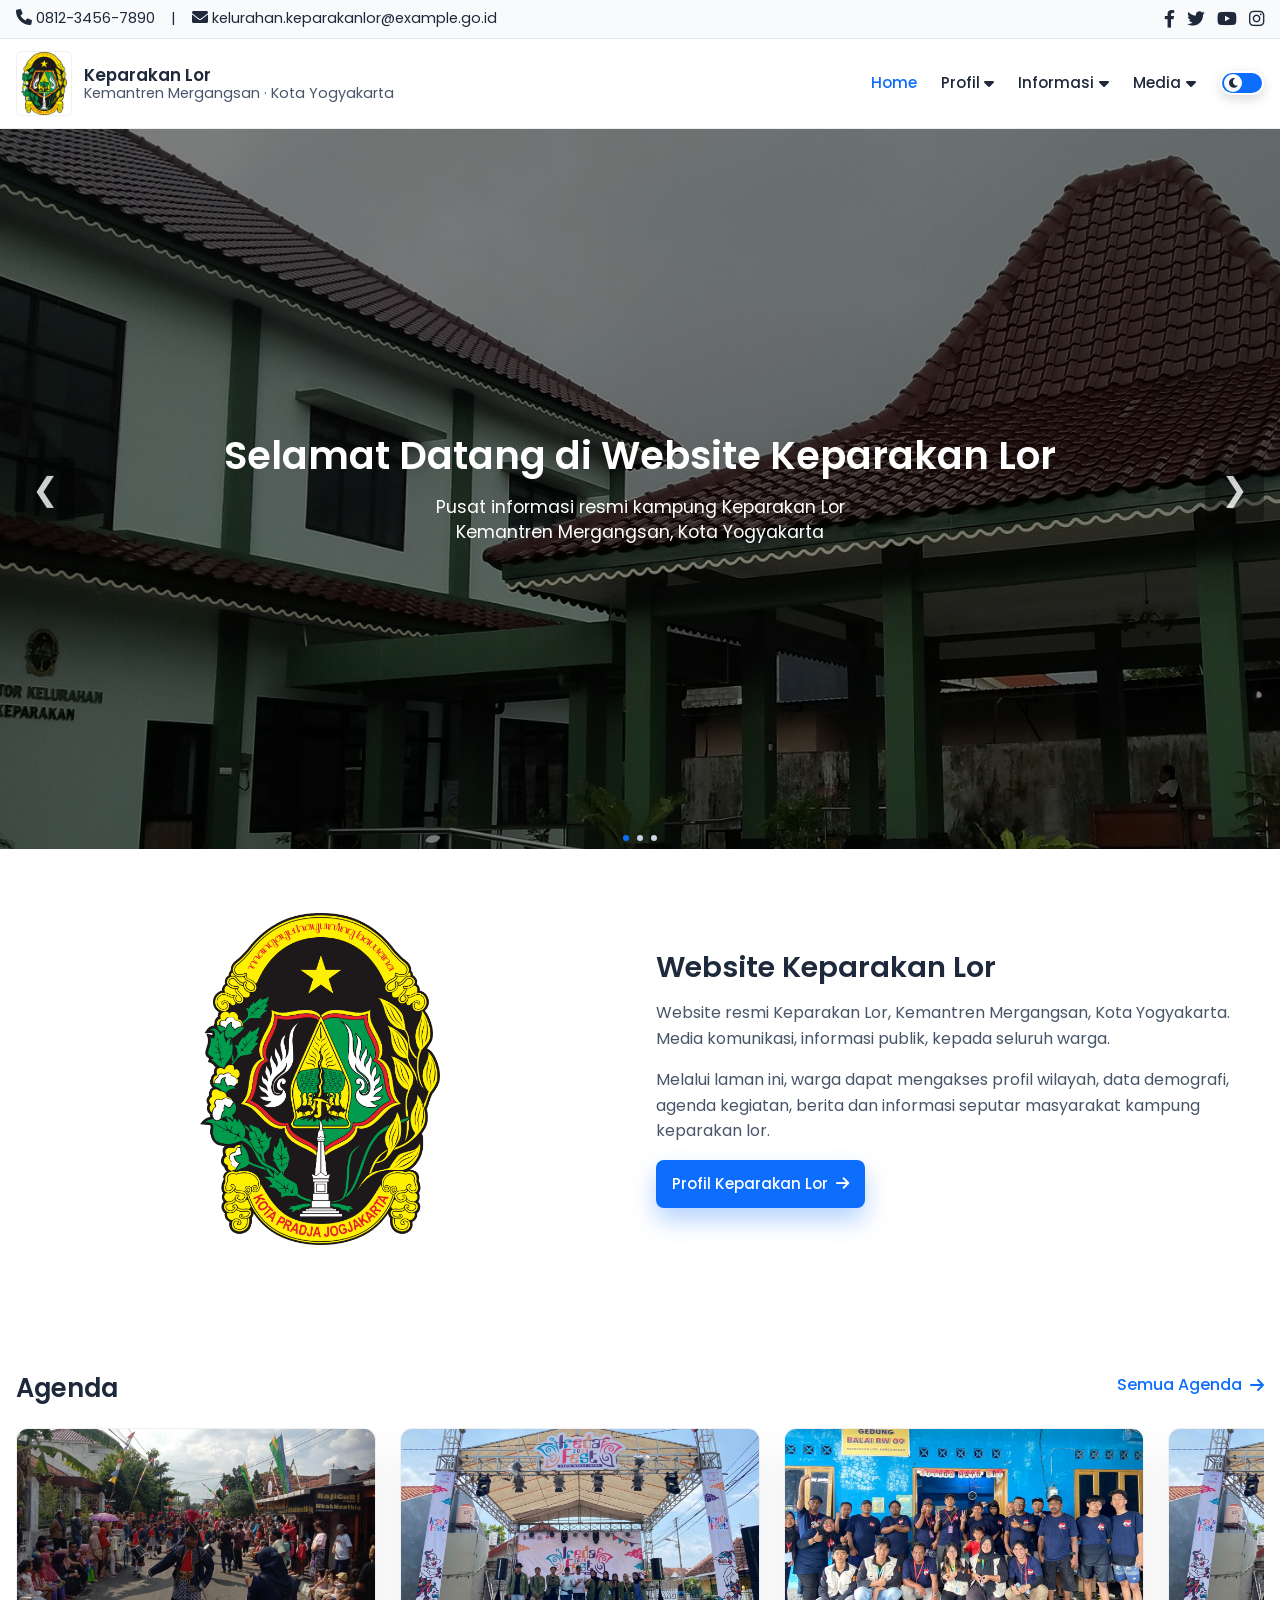
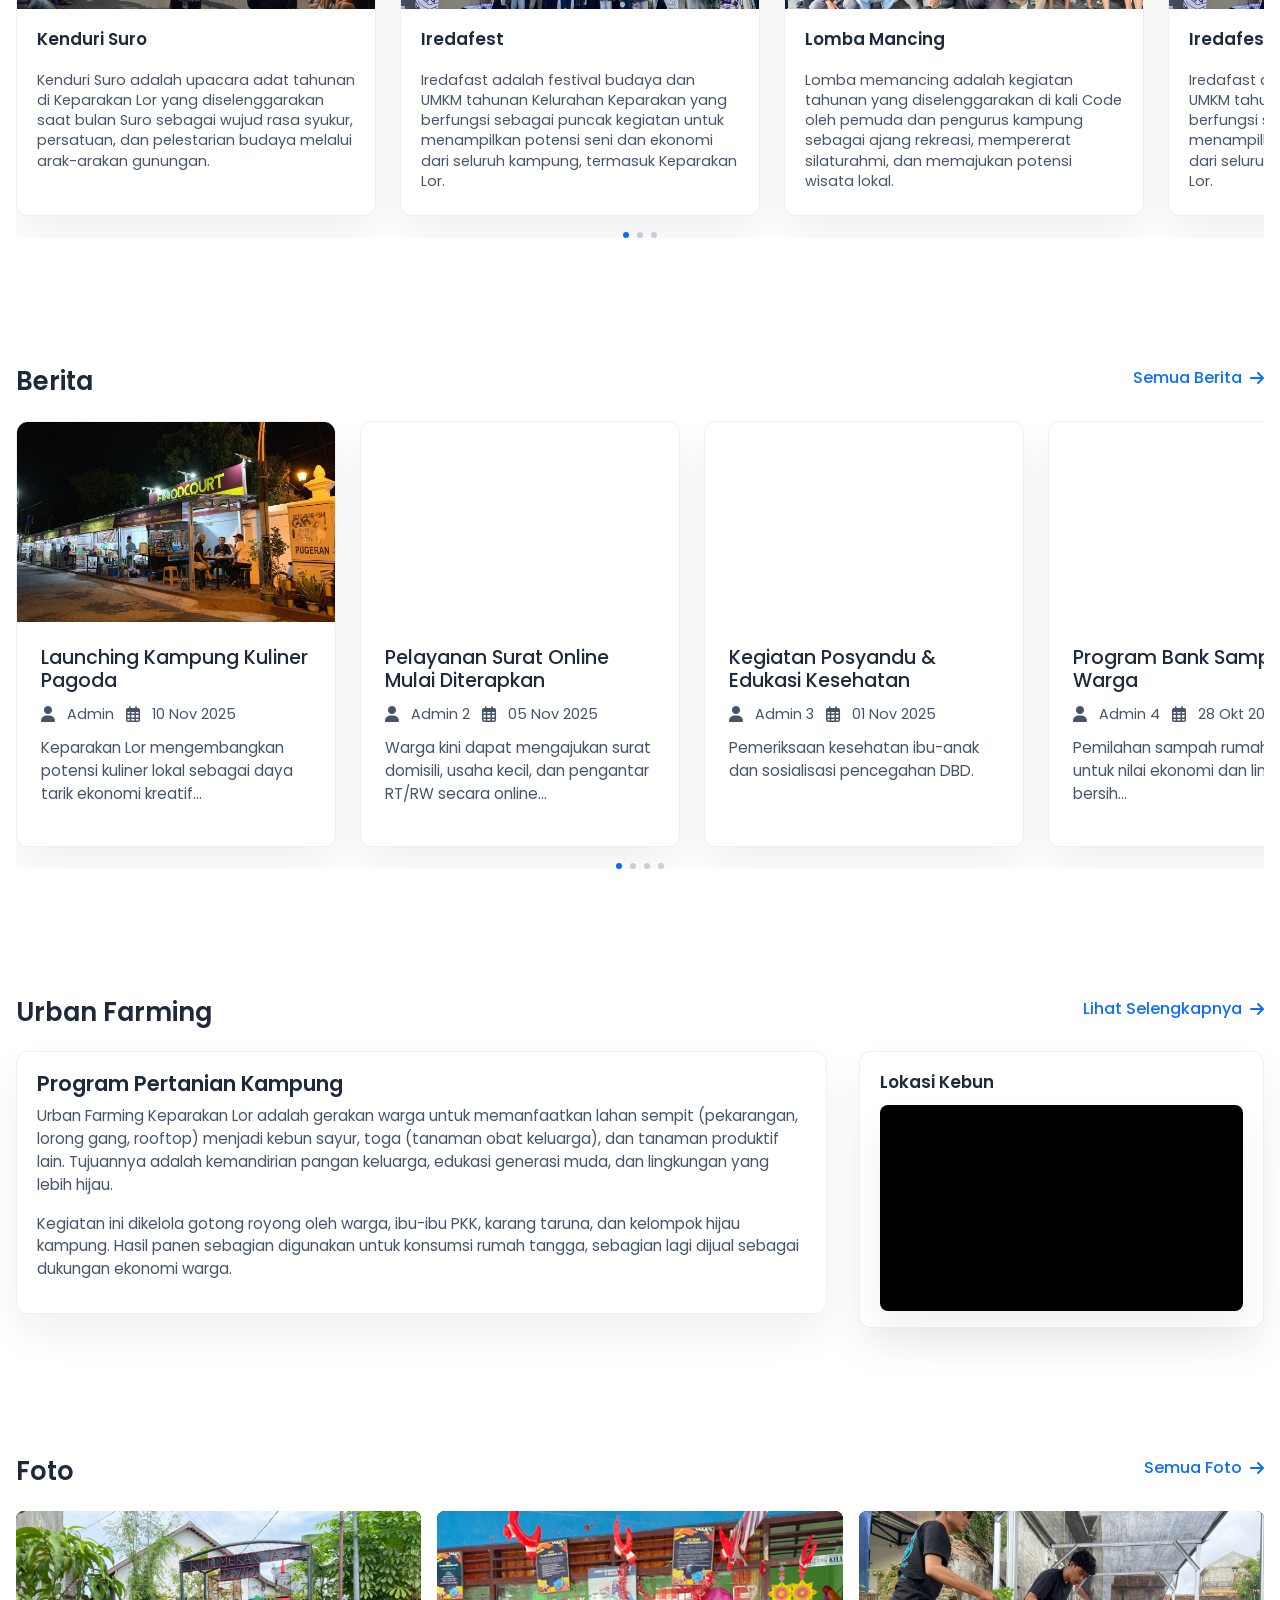
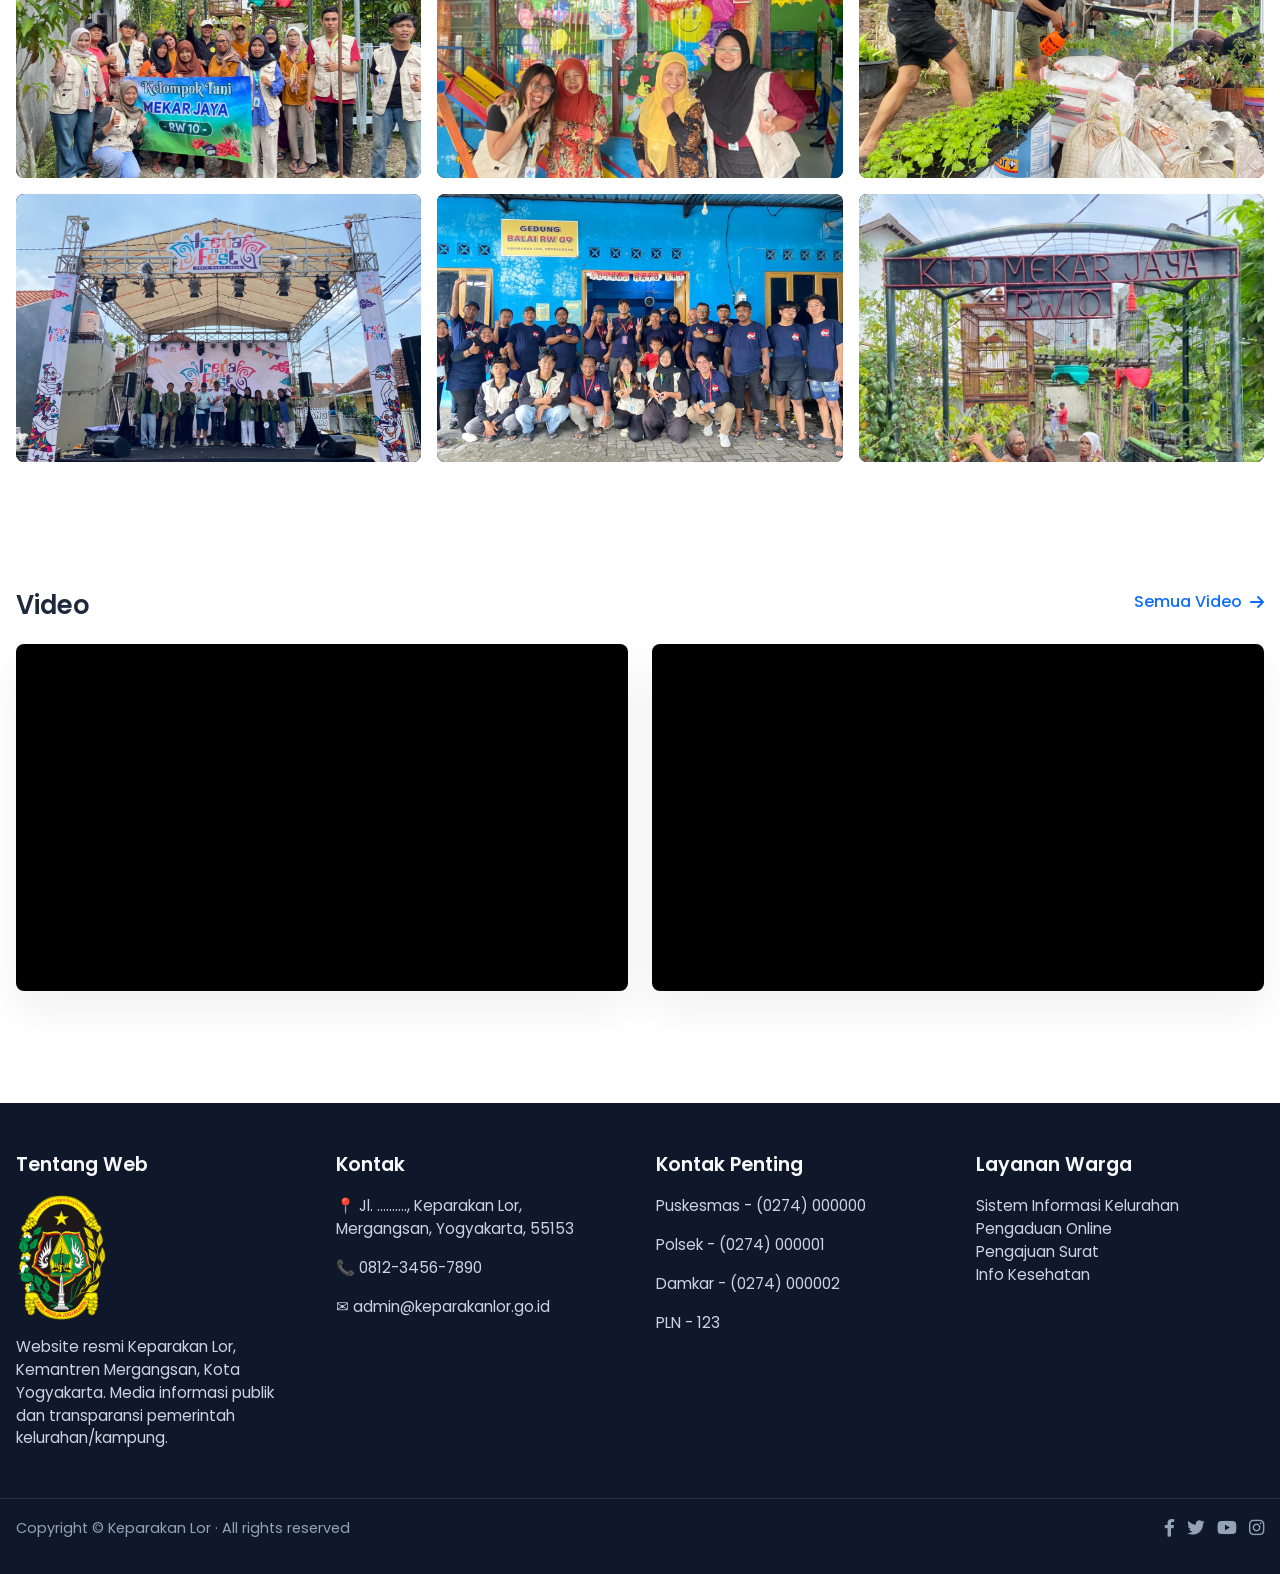
==== index.html @ 5459416c "website update 4.0" ====
<!DOCTYPE html>
<html lang="id">
  <head>
    <meta charset="UTF-8" />
    <meta name="viewport" content="width=device-width, initial-scale=1.0" />
    <title>Profil Keparakan Lor | Kemantren Mergangsan</title>

    <link rel="stylesheet" href="style.css" />
    <link
      href="https://fonts.googleapis.com/css2?family=Poppins:wght@400;500;600;700&display=swap"
      rel="stylesheet"
    />
    <link
      rel="stylesheet"
      href="https://cdnjs.cloudflare.com/ajax/libs/font-awesome/6.0.0-beta3/css/all.min.css"
    />
  </head>
  <body>
    <!-- TOP BAR -->
    <div class="topbar">
      <div class="topbar-inner container">
        <div class="top-left">
          <div>
            <span class="meta-icon"><i class="fas fa-phone"></i></span>
            0812-3456-7890
          </div>
          <div>|</div>
          <div>
            <span class="meta-icon"><i class="fas fa-envelope"></i></span>
            kelurahan.keparakanlor@example.go.id
          </div>
        </div>
        <div class="top-right">
          <div class="socials">
            <a href="#" aria-label="facebook" title="Facebook"
              ><i class="fab fa-facebook-f"></i
            ></a>
            <a href="#" aria-label="twitter" title="Twitter"
              ><i class="fab fa-twitter"></i
            ></a>
            <a href="#" aria-label="youtube" title="Youtube"
              ><i class="fab fa-youtube"></i
            ></a>
            <a href="#" aria-label="instagram" title="Instagram"
              ><i class="fab fa-instagram"></i
            ></a>
          </div>
        </div>
      </div>
    </div>

    <!-- NAVBAR -->
    <header class="navbar" id="navbar">
      <div class="nav-inner container">
        <div class="brand">
          <div class="brand-logo">
            <img src="img/logo-pemerintah-keparakanlor.png" alt="Logo" />
          </div>
          <div class="brand-title">
            <span class="main">Keparakan Lor</span>
            <span class="sub">Kemantren Mergangsan · Kota Yogyakarta</span>
          </div>
        </div>

        <button
          class="menu-toggle"
          id="menuToggle"
          aria-label="Toggle navigation"
        >
          <i class="fas fa-bars"></i>
        </button>

        <nav class="nav-links-wrapper" id="navLinks">
          <a class="nav-link active" href="index.html">Home</a>

          <div class="dropdown">
            <div class="nav-link dropdown-toggle-btn" tabindex="0">
              Profil
              <span class="meta-icon"><i class="fas fa-caret-down"></i></span>
            </div>
            <div class="dropdown-menu">
              <a class="dropdown-item" href="profil.html#profil-gambaranumum"
                >Gambaran Umum</a
              >
              <a class="dropdown-item" href="profil.html#profil-lokasi"
                >Lokasi</a
              >
            </div>
          </div>

          <div class="dropdown">
            <div class="nav-link dropdown-toggle-btn" tabindex="0">
              Informasi
              <span class="meta-icon"><i class="fas fa-caret-down"></i></span>
            </div>
            <div class="dropdown-menu">
              <a class="dropdown-item" href="index.html#agenda">Agenda</a>
              <a class="dropdown-item" href="index.html#berita">Berita</a>
              <a class="dropdown-item" href="informasi.html#urban"
                >Urban Farming</a
              >
            </div>
          </div>

          <div class="dropdown">
            <div class="nav-link dropdown-toggle-btn" tabindex="0">
              Media
              <span class="meta-icon"><i class="fas fa-caret-down"></i></span>
            </div>
            <div class="dropdown-menu">
              <a class="dropdown-item" href="media.html">Foto</a>
              <a class="dropdown-item" href="media.html#video">Video</a>
            </div>
          </div>

          <div class="dark-toggle" id="darkToggle" title="Toggle Dark Mode">
            <div class="toggle-ball" id="toggleBall">🌙</div>
          </div>
        </nav>
      </div>
    </header>

    <!-- HERO -->
    <section id="home" class="hero">
      <div class="hero-slider-track" id="heroTrack">
        <div
          class="hero-slide"
          style="background-image: url('img/hero-keparakanlor-1.jpg')"
        ></div>
        <div
          class="hero-slide"
          style="background-image: url('img/hero-keparakanlor-2.jpg')"
        ></div>
        <div
          class="hero-slide"
          style="background-image: url('img/hero-keparakanlor-3.jpg')"
        ></div>
      </div>

      <div class="hero-inner">
        <div class="hero-title">Selamat Datang di Website Keparakan Lor</div>
        <div class="hero-desc">
          Pusat informasi resmi kampung Keparakan Lor<br />
          Kemantren Mergangsan, Kota Yogyakarta
        </div>
      </div>

      <div class="hero-nav-arrows">
        <span id="heroPrev" title="Previous">❮</span>
        <span id="heroNext" title="Next">❯</span>
      </div>

      <div class="slider-dots hero-dots" id="heroDots">
        <div class="dot active" data-slide="0"></div>
        <div class="dot" data-slide="1"></div>
        <div class="dot" data-slide="2"></div>
      </div>
    </section>

    <!-- INTRO -->
    <section class="section">
      <div class="container intro-grid">
        <div class="intro-logo-box">
          <img
            src="img/logo-pemerintah-keparakanlor.png"
            alt="Lambang Keparakan Lor"
            class="intro-logo"
          />
        </div>

        <div class="intro-content">
          <h2>Website Keparakan Lor</h2>
          <p>
            Website resmi Keparakan Lor, Kemantren Mergangsan, Kota Yogyakarta.
            Media komunikasi, informasi publik, kepada seluruh warga.
          </p>
          <p>
            Melalui laman ini, warga dapat mengakses profil wilayah, data
            demografi, agenda kegiatan, berita dan informasi seputar masyarakat
            kampung keparakan lor.
          </p>

          <a href="profil.html" class="btn-primary">
            <span>Profil Keparakan Lor</span>
            <span><i class="fas fa-arrow-right"></i></span>
          </a>
        </div>
      </div>
    </section>

    <!-- STATISTIK -->
    <!-- <section id="statistik" class="section">
      <div class="container">
        <div class="stats-header">
          <h2>Statistik Keparakan Lor</h2>
          <p>Data sosial dasar wilayah kami</p>
        </div>

        <div class="stats-cards--2col">
          <div id="statistik-kemiskinan" class="stat-card">
            <div class="stat-icon bg-orange">
              <i class="fas fa-chart-line"></i>
            </div>
            <div class="stat-title">Tingkat Kemiskinan</div>
            <div class="stat-desc">
              <span class="kemiskinan-data">12% warga</span> berada pada
              kategori pra-sejahtera / rentan miskin.
            </div>
          </div>

          <div id="statistik-kesehatan" class="stat-card">
            <div class="stat-icon bg-blue">
              <i class="fas fa-hospital-user"></i>
            </div>
            <div class="stat-title">Kesehatan Masyarakat</div>
            <div class="stat-desc">
              Cakupan posyandu, imunisasi dasar, dan pemantauan kesehatan
              lingkungan. (Contoh: 95% balita aktif posyandu)
            </div>
          </div>
        </div>
      </div>
    </section> -->

    <!-- AGENDA -->
    <section id="agenda" class="section">
      <div class="container">
        <div class="section-header-row">
          <h2>Agenda</h2>
          <a href="agenda.html" class="more-link"
            >Semua Agenda <i class="fas fa-arrow-right"></i
          ></a>
        </div>

        <div class="slider-wrapper">
          <div class="slider-track" id="agendaTrack">
            <article class="agenda-card">
              <div class="agenda-img">
                <img src="img/agenda1.jpg" alt="Musyawarah Warga RW 01" />
              </div>
              <div class="agenda-body">
                <h3 class="agenda-title">Kenduri Suro</h3>
                <div class="agenda-meta">
                  <!-- <span class="meta-icon"><i class="far fa-calendar-alt"></i ></span> -->
                  <!-- <span>12 Nov 2025</span> -->
                </div>
                <p class="news-desc">
                  Kenduri Suro adalah upacara adat tahunan di Keparakan Lor yang
                  diselenggarakan saat bulan Suro sebagai wujud rasa syukur,
                  persatuan, dan pelestarian budaya melalui arak-arakan
                  gunungan.
                </p>
              </div>
            </article>

            <article class="agenda-card">
              <div class="agenda-img">
                <img src="img/agenda2.jpg" alt="Kerja Bakti Kebersihan" />
              </div>
              <div class="agenda-body">
                <h3 class="agenda-title">Iredafest</h3>
                <div class="agenda-meta">
                  <!-- <span class="meta-icon"><i class="far fa-calendar-alt"></i></span> -->
                  <!-- <span>16 Nov 2025</span> -->
                </div>
                <p class="news-desc">
                  Iredafast adalah festival budaya dan UMKM tahunan Kelurahan
                  Keparakan yang berfungsi sebagai puncak kegiatan untuk
                  menampilkan potensi seni dan ekonomi dari seluruh kampung,
                  termasuk Keparakan Lor.
                </p>
              </div>
            </article>

            <article class="agenda-card">
              <div class="agenda-img">
                <img src="img/agenda3.jpg" alt="Pelatihan Kewirausahaan UMKM" />
              </div>
              <div class="agenda-body">
                <h3 class="agenda-title">Lomba Mancing</h3>
                <div class="agenda-meta">
                  <!-- <span class="meta-icon"
                    ><i class="far fa-calendar-alt"></i
                  ></span>
                  <span>20 Nov 2025</span> -->
                </div>
                <p class="news-desc">
                  Lomba memancing adalah kegiatan tahunan yang diselenggarakan
                  di kali Code oleh pemuda dan pengurus kampung sebagai ajang
                  rekreasi, mempererat silaturahmi, dan memajukan potensi wisata
                  lokal.
                </p>
              </div>
            </article>

            <article class="agenda-card">
              <div class="agenda-img">
                <img src="img/agenda2.jpg" alt="Kerja Bakti Kebersihan" />
              </div>
              <div class="agenda-body">
                <h3 class="agenda-title">Iredafest</h3>
                <div class="agenda-meta">
                  <!-- <span class="meta-icon"><i class="far fa-calendar-alt"></i></span> -->
                  <!-- <span>16 Nov 2025</span> -->
                </div>
                <p class="news-desc">
                  Iredafast adalah festival budaya dan UMKM tahunan Kelurahan
                  Keparakan yang berfungsi sebagai puncak kegiatan untuk
                  menampilkan potensi seni dan ekonomi dari seluruh kampung,
                  termasuk Keparakan Lor.
                </p>
              </div>
            </article>
          </div>

          <div class="slider-dots" id="agendaDots">
            <div class="dot active" data-slide="0"></div>
            <div class="dot" data-slide="1"></div>
            <div class="dot" data-slide="2"></div>
          </div>
        </div>
      </div>
    </section>

    <!-- BERITA -->
    <section id="berita" class="section">
      <div class="container">
        <div class="section-header-row">
          <h2>Berita</h2>
          <a href="berita.html" class="more-link"
            >Semua Berita <i class="fas fa-arrow-right"></i
          ></a>
        </div>

        <div class="news-grid-wrapper">
          <div class="news-track" id="newsTrack">
            <article class="news-card">
              <div
                class="news-img"
                style="background-image: url('img/berita1.webp')"
              ></div>
              <div class="news-body">
                <h3 class="news-title">Launching Kampung Kuliner Pagoda</h3>
                <div class="news-meta">
                  <span class="meta-icon"><i class="fas fa-user"></i></span
                  ><span>Admin</span>
                  <span class="meta-icon"
                    ><i class="far fa-calendar-alt"></i></span
                  ><span>10 Nov 2025</span>
                </div>
                <p class="news-desc">
                  Keparakan Lor mengembangkan potensi kuliner lokal sebagai daya
                  tarik ekonomi kreatif...
                </p>
              </div>
            </article>

            <article class="news-card">
              <div
                class="news-img"
                style="background-image: url('img/berita2.jpg')"
              ></div>
              <div class="news-body">
                <h3 class="news-title">
                  Pelayanan Surat Online Mulai Diterapkan
                </h3>
                <div class="news-meta">
                  <span class="meta-icon"><i class="fas fa-user"></i></span
                  ><span>Admin 2</span>
                  <span class="meta-icon"
                    ><i class="far fa-calendar-alt"></i></span
                  ><span>05 Nov 2025</span>
                </div>
                <p class="news-desc">
                  Warga kini dapat mengajukan surat domisili, usaha kecil, dan
                  pengantar RT/RW secara online...
                </p>
              </div>
            </article>

            <article class="news-card">
              <div
                class="news-img"
                style="background-image: url('img/berita3.jpg')"
              ></div>
              <div class="news-body">
                <h3 class="news-title">
                  Kegiatan Posyandu &amp; Edukasi Kesehatan
                </h3>
                <div class="news-meta">
                  <span class="meta-icon"><i class="fas fa-user"></i></span
                  ><span>Admin 3</span>
                  <span class="meta-icon"
                    ><i class="far fa-calendar-alt"></i></span
                  ><span>01 Nov 2025</span>
                </div>
                <p class="news-desc">
                  Pemeriksaan kesehatan ibu-anak dan sosialisasi pencegahan DBD.
                </p>
              </div>
            </article>

            <article class="news-card">
              <div
                class="news-img"
                style="background-image: url('img/berita4.jpg')"
              ></div>
              <div class="news-body">
                <h3 class="news-title">Program Bank Sampah Warga</h3>
                <div class="news-meta">
                  <span class="meta-icon"><i class="fas fa-user"></i></span
                  ><span>Admin 4</span>
                  <span class="meta-icon"
                    ><i class="far fa-calendar-alt"></i></span
                  ><span>28 Okt 2025</span>
                </div>
                <p class="news-desc">
                  Pemilahan sampah rumah tangga untuk nilai ekonomi dan
                  lingkungan bersih...
                </p>
              </div>
            </article>
          </div>

          <div class="slider-dots" id="newsDots">
            <div class="dot active" data-slide="0"></div>
            <div class="dot" data-slide="1"></div>
            <div class="dot" data-slide="2"></div>
            <div class="dot" data-slide="3"></div>
          </div>
        </div>
      </div>
    </section>

    <!-- URBAN FARMING -->
    <section id="urban" class="section urban-section">
      <div class="container">
        <div class="section-header-row">
          <h2>Urban Farming</h2>
          <a href="#" class="more-link"
            >Lihat Selengkapnya <i class="fas fa-arrow-right"></i
          ></a>
        </div>

        <!-- GRID 2 kolom: kiri = deskripsi + foto, kanan = peta -->
        <div class="urban-grid">
          <!-- KOLOM KIRI -->
          <div class="urban-left">
            <!-- deskripsi -->
            <div class="urban-about-card">
              <h3 class="urban-title">Program Pertanian Kampung</h3>
              <p class="urban-desc">
                Urban Farming Keparakan Lor adalah gerakan warga untuk
                memanfaatkan lahan sempit (pekarangan, lorong gang, rooftop)
                menjadi kebun sayur, toga (tanaman obat keluarga), dan tanaman
                produktif lain. Tujuannya adalah kemandirian pangan keluarga,
                edukasi generasi muda, dan lingkungan yang lebih hijau.
              </p>
              <p class="urban-desc">
                Kegiatan ini dikelola gotong royong oleh warga, ibu-ibu PKK,
                karang taruna, dan kelompok hijau kampung. Hasil panen sebagian
                digunakan untuk konsumsi rumah tangga, sebagian lagi dijual
                sebagai dukungan ekonomi warga.
              </p>
            </div>
          </div>

          <!-- KOLOM KANAN: cuma peta -->
          <div class="urban-right">
            <div class="urban-map-card">
              <h4 class="urban-subtitle">Lokasi Kebun</h4>
              <div class="urban-map-frame">
                <iframe
                  class="urban-map-iframe"
                  src="https://www.google.com/maps/embed?pb=!1m14!1m12!1m3!1d247.05016720471116!2d110.37296149250794!3d-7.810702001890585!2m3!1f0!2f0!3f0!3m2!1i1024!2i768!4f13.1!5e0!3m2!1sen!2sid!4v1761974177833!5m2!1sen!2sid"
                  width="600"
                  height="450"
                  style="border: 0"
                  allowfullscreen=""
                  loading="lazy"
                  referrerpolicy="no-referrer-when-downgrade"
                  width="600"
                  height="450"
                  style="border: 0"
                  allowfullscreen=""
                  loading="lazy"
                  referrerpolicy="no-referrer-when-downgrade"
                  style="border: 0"
                  allowfullscreen=""
                  loading="lazy"
                  referrerpolicy="no-referrer-when-downgrade"
                ></iframe>
              </div>
            </div>
          </div>
        </div>
      </div>
    </section>

    <!-- GALERI -->
    <section id="galeri" class="section">
      <div class="container">
        <div class="section-header-row">
          <h2>Foto</h2>
          <a href="#" class="more-link"
            >Semua Foto <i class="fas fa-arrow-right"></i
          ></a>
        </div>

        <div class="gallery-grid">
          <div class="gallery-item">
            <img src="img/foto1.jpg" alt="Foto 1" />
          </div>
          <div class="gallery-item">
            <img src="img/foto2.jpg" alt="Foto 2" />
          </div>
          <div class="gallery-item">
            <img src="img/foto3.jpg" alt="Foto 3" />
          </div>
          <div class="gallery-item">
            <img src="img/foto4.jpg" alt="Foto 4" />
          </div>
          <div class="gallery-item">
            <img src="img/foto5.jpg" alt="Foto 5" />
          </div>
          <div class="gallery-item">
            <img src="img/foto6.jpg" alt="Foto 6" />
          </div>
        </div>
      </div>
    </section>

    <!-- VIDEO -->
    <section id="video" class="section">
      <div class="container">
        <div class="section-header-row">
          <h2>Video</h2>
          <a href="#" class="more-link"
            >Semua Video <i class="fas fa-arrow-right"></i
          ></a>
        </div>

        <div class="video-grid">
          <div class="video-frame">
            <iframe
              src="https://www.youtube.com/embed/aETNYyrqNYE"
              title="Video 1"
              allowfullscreen
            ></iframe>
          </div>
          <div class="video-frame">
            <iframe
              src="https://www.youtube.com/embed/GfO-3Oir-qM"
              title="Video 2"
              allowfullscreen
            ></iframe>
          </div>
        </div>
      </div>
    </section>

    <!-- FOOTER -->
    <footer class="footer" id="lapak">
      <div class="container footer-grid">
        <div>
          <div class="footer-title">Tentang Web</div>
          <div class="footer-logo">
            <img
              src="img/logo-pemerintah-keparakanlor.png"
              alt="Logo Keparakan Lor"
            />
          </div>
          <p>
            Website resmi Keparakan Lor, Kemantren Mergangsan, Kota Yogyakarta.
            Media informasi publik dan transparansi pemerintah
            kelurahan/kampung.
          </p>
        </div>

        <div>
          <div class="footer-title">Kontak</div>
          <p>
            📍 Jl. .........., Keparakan Lor,<br />
            Mergangsan, Yogyakarta, 55153
          </p>
          <p>📞 0812-3456-7890</p>
          <p>✉️ admin@keparakanlor.go.id</p>
        </div>

        <div>
          <div class="footer-title">Kontak Penting</div>
          <p>Puskesmas - (0274) 000000</p>
          <p>Polsek - (0274) 000001</p>
          <p>Damkar - (0274) 000002</p>
          <p>PLN - 123</p>
        </div>

        <div>
          <div class="footer-title">Layanan Warga</div>
          <a href="#">Sistem Informasi Kelurahan</a>
          <a href="#">Pengaduan Online</a>
          <a href="#">Pengajuan Surat</a>
          <a href="#">Info Kesehatan</a>
        </div>
      </div>

      <div class="container footer-bottom">
        <div>Copyright © Keparakan Lor · All rights reserved</div>
        <div class="footer-soc">
          <a href="#" title="Facebook"><i class="fab fa-facebook-f"></i></a>
          <a href="#" title="Twitter"><i class="fab fa-twitter"></i></a>
          <a href="#" title="Youtube"><i class="fab fa-youtube"></i></a>
          <a href="#" title="Instagram"><i class="fab fa-instagram"></i></a>
        </div>
      </div>
    </footer>

    <!-- SCROLL TOP -->
    <div class="scroll-top-btn" id="scrollTopBtn" title="Kembali ke atas">
      <i class="fas fa-arrow-up"></i>
    </div>

    <script src="main.js"></script>
  </body>
</html>
---- style.css ----
/* ============ RESET ============ */
*,
*::before,
*::after {
  box-sizing: border-box;
}
body {
  margin: 0;
  font-family: "Poppins", system-ui, -apple-system, BlinkMacSystemFont,
    "Segoe UI", Roboto, "Helvetica Neue", Arial, sans-serif;
  background-color: var(--bg-page);
  color: var(--text-main);
  line-height: 1.5;
  overflow-x: hidden;
}
img {
  max-width: 100%;
  display: block;
}
a {
  color: inherit;
  text-decoration: none;
}

/* ============ THEME (LIGHT / DARK) ============ */
:root {
  --bg-page: #ffffff;
  --bg-card: #ffffff;
  --bg-section: #ffffff;
  --bg-footer: #0f172a;
  --border-card: rgba(0, 0, 0, 0.06);

  --text-main: #1e293b;
  --text-dim: #475569;
  --text-light: #f8fafc;

  --shadow-card: 0 20px 40px rgba(0, 0, 0, 0.06);

  --brand-blue: #0d6efd;
  --brand-blue-light: #2563eb;
  --brand-red: #ef4444;
  --brand-yellow: #facc15;
  --brand-green: #22c55e;
  --brand-cyan: #06b6d4;
  --surface-hover: rgba(0, 0, 0, 0.05);

  --radius-card: 12px;
}

body.dark {
  --bg-page: #0f172a;
  --bg-card: #1e293b;
  --bg-section: #1e293b;
  --bg-footer: #0f172a;
  --border-card: rgba(255, 255, 255, 0.08);

  --text-main: #f8fafc;
  --text-dim: #94a3b8;
  --text-light: #f8fafc;

  --shadow-card: 0 20px 40px rgba(0, 0, 0, 0.9);

  --surface-hover: rgba(255, 255, 255, 0.05);
}

/* warna icon statistik */
.bg-orange {
  background-color: #f97316;
}
.bg-blue {
  background-color: #3b82f6;
}

/* ============ UTILITIES ============ */
.container {
  width: 100%;
  max-width: 1280px;
  padding-left: 1rem;
  padding-right: 1rem;
  margin-left: auto;
  margin-right: auto;
}
.section {
  padding-top: 3rem;
  padding-bottom: 3rem;
  background-color: var(--bg-section);
}
@media (min-width: 768px) {
  .section {
    padding-top: 4rem;
    padding-bottom: 4rem;
  }
}
h1,
h2,
h3,
h4,
h5,
h6 {
  color: var(--text-main);
  font-weight: 600;
  line-height: 1.2;
  margin-top: 0;
  margin-bottom: 0.75rem;
}
p {
  color: var(--text-dim);
  margin-top: 0;
  margin-bottom: 1rem;
  font-size: 1rem;
}

/* ============ TOP BAR ============ */
.topbar {
  background-color: #f8fafc;
  color: #1e293b;
  font-size: 0.9rem;
  border-bottom: 1px solid rgba(0, 0, 0, 0.07);
  display: none;
}
body.dark .topbar {
  background-color: #1e293b;
  color: #f8fafc;
  border-bottom: 1px solid rgba(255, 255, 255, 0.1);
}
@media (min-width: 768px) {
  .topbar {
    display: block;
  }
}
.topbar-inner {
  display: flex;
  align-items: center;
  justify-content: space-between;
  gap: 1rem;
  padding: 0.5rem 1rem;
}
.top-left,
.top-right {
  display: flex;
  align-items: center;
  gap: 1rem;
  flex-wrap: wrap;
}
.socials {
  display: flex;
  gap: 0.75rem;
  color: inherit;
}
.socials a {
  font-size: 1.1rem;
  line-height: 1;
  display: inline-flex;
  align-items: center;
  justify-content: center;
}

/* ============ NAVBAR ============ */
.navbar {
  background-color: var(--bg-page);
  border-bottom: 1px solid rgba(0, 0, 0, 0.07);
  position: sticky;
  top: 0;
  z-index: 1000;
}
body.dark .navbar {
  border-bottom: 1px solid rgba(255, 255, 255, 0.1);
}
.nav-inner {
  max-width: 1280px;
  margin: 0 auto;
  padding: 0.75rem 1rem;
  display: flex;
  align-items: center;
  justify-content: space-between;
  gap: 1rem;
}
.brand {
  display: flex;
  align-items: center;
  flex-shrink: 0;
  min-width: 0;
  gap: 0.75rem;
}
.brand-logo {
  width: 56px;
  height: 65px;
  border-radius: 6px;
  background-color: var(--bg-card);
  border: 1px solid var(--border-card);
  overflow: hidden;
  flex-shrink: 0;
  display: flex;
  align-items: center;
  justify-content: center;
}
.brand-logo img {
  width: 100%;
  height: 100%;
  object-fit: contain;
}
.brand-title {
  display: flex;
  flex-direction: column;
  line-height: 1.2;
}
.brand-title .main {
  font-weight: 600;
  font-size: 1.05rem;
  color: var(--text-main);
}
.brand-title .sub {
  font-size: 0.9rem;
  color: var(--text-dim);
  font-weight: 400;
}

/* nav links wrapper */
.nav-links-wrapper {
  display: flex;
  align-items: center;
  gap: 1rem;
  margin-left: auto;
  transition: transform 0.3s ease-in-out;
}
@media (min-width: 992px) {
  .nav-links-wrapper {
    gap: 1.5rem;
  }
}
.nav-link {
  color: var(--text-main);
  font-size: 0.95rem;
  font-weight: 500;
  position: relative;
  cursor: pointer;
  display: flex;
  align-items: center;
  gap: 0.3rem;
  padding: 10px 0;
}
.nav-link.active {
  color: var(--brand-blue);
}
.nav-link:hover {
  color: var(--brand-blue);
}

/* ============ DROPDOWN: CLICK ONLY ============ */
.dropdown {
  position: relative;
}
.dropdown-menu {
  position: absolute;
  top: 100%;
  left: 0;
  min-width: 200px;
  background-color: var(--bg-card);
  border: 1px solid var(--border-card);
  box-shadow: 0 20px 40px rgba(0, 0, 0, 0.1);
  border-radius: var(--radius-card);
  padding: 0.5rem 0;
  display: none;
  opacity: 0;
  visibility: hidden;
  transform: translateY(6px);
  transition: opacity 0.15s ease-out, transform 0.15s ease-out;
  z-index: 1500;
}
.dropdown.open > .dropdown-menu {
  display: block;
  opacity: 1;
  visibility: visible;
  transform: translateY(0);
}
.dropdown-item {
  display: block;
  padding: 0.6rem 1rem;
  color: var(--text-main);
  font-size: 0.9rem;
  white-space: nowrap;
}

/* dark mode switch */
.dark-toggle {
  display: inline-flex;
  align-items: center;
  background-color: #0d6efd;
  border-radius: 20px;
  width: 44px;
  height: 24px;
  position: relative;
  flex-shrink: 0;
  cursor: pointer;
  border: 2px solid #fff;
  box-shadow: 0 4px 12px rgba(0, 0, 0, 0.15);
}
body.dark .dark-toggle {
  background-color: #2563eb;
}
.toggle-ball {
  width: 18px;
  height: 18px;
  border-radius: 999px;
  background-color: #fff;
  position: absolute;
  left: 2px;
  top: 1px;
  transition: all 0.2s;
  display: flex;
  align-items: center;
  justify-content: center;
  font-size: 0.7rem;
}
body.dark .toggle-ball {
  left: calc(100% - 20px);
}

/* Tombol Toggle Mobile */
.menu-toggle {
  display: none;
  background: none;
  border: none;
  font-size: 1.5rem;
  color: var(--text-main);
  cursor: pointer;
}

/* 
CONTENT CARD */
/* --- Utilitas teks rata kiri-kanan --- */
.text-justify,
.text-justify p,
.text-justify li {
  text-align: justify;
  text-justify: inter-word;
}

/* Satu card profil */
.content-card {
  background-color: var(--bg-card);
  border: 1px solid var(--border-card);
  box-shadow: var(--shadow-card);
  border-radius: var(--radius-card);
  padding: 1.5rem;
}

/* Heading di dalam card, beri jarak rapih */
.content-card h2 {
  margin-top: 1rem;
  margin-bottom: 0.75rem;
}

/* List di dalam card dibuat kompak */
.content-card ul.tight-list {
  margin: 0.25rem 0 1rem 1.25rem;
  padding: 0;
}
.content-card ul.tight-list li {
  margin: 0.25rem 0;
}

/* ====== MAPS ====== */
/* ====== MAPS ====== */
.map-card {
  display: grid;
  grid-template-columns: 1fr;
  gap: 1rem;
  background: var(--bg-card);
  border: 1px solid var(--border-card);
  box-shadow: var(--shadow-card);
  border-radius: var(--radius-card);
  padding: 1rem;
}
@media (min-width: 992px) {
  .map-card {
    grid-template-columns: 1fr 2fr;
  }
}

.map-info .map-title {
  margin: 0 0 0.5rem 0;
  font-weight: 600;
  color: var(--text-main);
}
.map-text {
  margin: 0;
  color: var(--text-dim);
}

/* frame lebih BESAR */
.map-frame {
  width: 100%;
  height: 65vh; /* besar di mobile */
  min-height: 480px; /* minimum supaya tetap tinggi */
  border: 1px solid var(--border-card);
  border-radius: 0.75rem;
  overflow: hidden;
  background: #000;
  box-shadow: var(--shadow-card);
}
@media (min-width: 992px) {
  .map-frame {
    height: 70vh;
    min-height: 560px;
  } /* lebih besar di desktop */
}
.map-iframe {
  width: 100%;
  height: 100%;
  border: 0;
}

/* Tombol "Buka di Google Maps" */
.btn-map {
  display: inline-flex;
  align-items: center;
  gap: 0.5rem;
  padding: 0.625rem 1rem;
  border-radius: 0.6rem;
  background: var(--brand-blue);
  color: #fff;
  font-weight: 500;
  border: 1px solid transparent;
  box-shadow: 0 8px 18px rgba(13, 110, 253, 0.25);
  transition: transform 0.08s ease, background 0.15s ease;
}
.btn-map:hover {
  background: var(--brand-blue-light);
  transform: translateY(-1px);
}
.btn-map i {
  font-size: 1rem;
  line-height: 1;
}

/* ===================================================== */
/* RESPONSIVE DESIGN (MOBILE) */
/* ===================================================== */
@media (max-width: 991px) {
  .menu-toggle {
    display: block;
  }

  .nav-links-wrapper {
    display: none;
    flex-direction: column;
    width: 100%;
    position: absolute;
    top: 100%;
    left: 0;
    background-color: var(--bg-page);
    box-shadow: 0 5px 10px rgba(0, 0, 0, 0.1);
    padding: 0 0 10px 0;
    z-index: 1400;
    gap: 0;
  }

  .nav-links-wrapper.open {
    display: flex;
  }

  .nav-link {
    width: 100%;
    border-bottom: 1px solid var(--border-card);
    padding: 12px 1rem;
    justify-content: space-between;
  }

  .dropdown-menu {
    position: static;
    width: 100%;
    border: none;
    box-shadow: none;
    background-color: var(--surface-hover);
    display: none;
    opacity: 1;
    visibility: visible;
    transform: none;
    padding: 0;
  }
  .dropdown.open > .dropdown-menu {
    display: block;
  }

  .dropdown-item {
    padding-left: 2rem;
  }

  .dark-toggle {
    margin: 10px 1rem;
  }
}

/* ============ HERO ============ */
.hero {
  position: relative;
  color: #fff;
  background-color: #000;
  min-height: 80vh;
  display: flex;
  align-items: center;
  justify-content: center;
  text-align: center;
  overflow: hidden;
}
.hero-slider-track {
  position: absolute;
  inset: 0;
  width: 150%;
  height: 100%;
  display: flex;
  transition: transform 0.6s ease-in-out;
}
.hero-slide {
  width: 90%;
  height: 100%;
  background-size: cover;
  background-position: center;
  flex-shrink: 0;
  filter: brightness(0.5);
}
.hero-dots {
  position: absolute;
  bottom: 0.5rem;
  left: 50%;
  transform: translateX(-50%);
  z-index: 2;
}
.hero-inner {
  position: relative;
  max-width: 900px;
  padding: 2rem 1rem;
  z-index: 1;
}
.hero-title {
  font-size: clamp(1.8rem, 1.2rem + 1.5vw, 2.5rem);
  font-weight: 600;
  line-height: 1.2;
  margin-bottom: 1rem;
  color: #fff;
}
.hero-desc {
  font-size: 1.1rem;
  font-weight: 400;
  line-height: 1.4;
  color: #fff;
}
.hero-nav-arrows {
  position: absolute;
  top: 50%;
  left: 0;
  right: 0;
  transform: translateY(-50%);
  display: flex;
  justify-content: space-between;
  padding: 0 1rem;
  z-index: 10;
  color: #fff;
  font-size: 2rem;
  opacity: 0.8;
  user-select: none;
}
.hero-nav-arrows span {
  cursor: pointer;
  padding: 0.5rem 1rem;
  background-color: rgba(0, 0, 0, 0.4);
  border-radius: 4px;
  transition: opacity 0.2s, background-color 0.2s;
}
.hero-nav-arrows span:hover {
  opacity: 1;
  background-color: rgba(0, 0, 0, 0.6);
}

/* ============ INTRO ============ */
.intro-grid {
  display: grid;
  grid-template-columns: 1fr;
  gap: 2rem;
  align-items: center;
}
@media (min-width: 992px) {
  .intro-grid {
    grid-template-columns: 1fr 1fr;
  }
}
/* .intro-logo-box {
  max-width: 320px;
  margin-left: auto;
  margin-right: auto;
} */

.intro-logo-box {
  max-width: 180px;
  margin: 0 auto;
}
.intro-content h2 {
  font-size: 1.8rem;
  font-weight: 600;
  margin-bottom: 1rem;
  color: var(--text-main);
}
.intro-content p {
  font-size: 1rem;
  line-height: 1.6;
}
.btn-primary {
  display: inline-flex;
  align-items: center;
  gap: 0.5rem;
  background-color: var(--brand-blue);
  color: #fff;
  font-size: 0.95rem;
  font-weight: 500;
  border-radius: 0.5rem;
  padding: 0.8rem 1rem;
  border: none;
  cursor: pointer;
  box-shadow: 0 12px 24px rgba(13, 110, 253, 0.3);
  transition: background-color 0.2s, box-shadow 0.2s;
}
.btn-primary:hover {
  background-color: var(--brand-blue-light);
  box-shadow: 0 8px 16px rgba(13, 110, 253, 0.4);
}

@media (min-width: 992px) {
  .intro-logo-box {
    max-width: 240px; /* desktop lebih besar */
  }
}

/* ============ STATISTIK (2 KARTU SAJA) ============ */
.stats-header {
  text-align: center;
  max-width: 700px;
  margin: 0 auto 2rem auto;
}
.stats-header h2 {
  font-size: 1.6rem;
  margin-bottom: 0.5rem;
  color: var(--text-main);
}
.stats-header p {
  color: var(--text-dim);
  font-size: 0.95rem;
}

.stats-cards--2col {
  display: grid;
  grid-template-columns: 1fr;
  gap: 1.5rem;
}
@media (min-width: 768px) {
  .stats-cards--2col {
    grid-template-columns: repeat(2, 1fr);
  }
}

.stat-card {
  background-color: var(--bg-card);
  border-radius: var(--radius-card);
  box-shadow: var(--shadow-card);
  border: 1px solid var(--border-card);
  padding: 2rem 1rem;
  text-align: center;
  transition: background-color 0.15s;
}
.stat-icon {
  width: 64px;
  height: 64px;
  border-radius: 0.5rem;
  margin: 0 auto 1rem auto;
  display: flex;
  align-items: center;
  justify-content: center;
  color: #fff;
  font-size: 1.5rem;
  font-weight: 500;
}
.stat-title {
  font-size: 1.2rem;
  font-weight: 500;
  color: var(--text-main);
  margin-bottom: 0.5rem;
}
.stat-desc {
  color: var(--text-dim);
  font-size: 0.95rem;
  line-height: 1.5;
}

/* ============ SECTION HEADER (Agenda, Berita, dll) ============ */
.section-header-row {
  display: flex;
  flex-wrap: wrap;
  align-items: flex-start;
  justify-content: space-between;
  gap: 1rem;
  margin-bottom: 1.5rem;
}
.section-header-row h2 {
  font-size: 1.6rem;
  margin: 0;
  color: var(--text-main);
}
.section-header-row a.more-link {
  color: var(--brand-blue);
  font-weight: 500;
  font-size: 1rem;
  display: inline-flex;
  align-items: center;
  gap: 0.5rem;
  text-decoration: none;
}

/* ============ SLIDER WRAPPER (Agenda / Berita) ============ */
/* ====== AGENDA SLIDER LAYOUT ====== */
.slider-wrapper {
  overflow: hidden;
  position: relative;
}

.slider-track {
  display: flex;
  gap: 1.5rem; /* 24px — sama dengan yang dipakai di JS */
  transition: transform 0.3s;
}

/* bentuk kartu vertikal: img di atas, isi di bawah */
.agenda-card {
  background-color: var(--bg-card);
  border-radius: 1rem;
  border: 1px solid var(--border-card);
  box-shadow: var(--shadow-card);
  display: flex;
  flex-direction: column;
  overflow: hidden;
  flex: 0 0 calc((100% - 3rem) / 3); /* 3 kartu di desktop */
  max-width: calc((100% - 3rem) / 3);
}

/* gambar di atas */
.agenda-img {
  width: 100%;
  height: 180px;
  background: #e2e8f0;
  flex-shrink: 0;
}
.agenda-img img {
  width: 100%;
  height: 100%;
  object-fit: cover;
}

/* isi di bawah */
.agenda-body {
  padding: 1.25rem 1.25rem 1.5rem;
  display: flex;
  flex-direction: column;
  gap: 0.6rem;
}
.agenda-title {
  font-size: 1.05rem;
  font-weight: 600;
  color: var(--text-main);
  margin: 0;
}
.agenda-meta {
  display: flex;
  align-items: center;
  gap: 0.5rem;
  font-size: 0.85rem;
  color: var(--text-dim);
}
.agenda-body .news-desc,
.agenda-body p {
  margin: 0;
  font-size: 0.9rem;
  line-height: 1.45;
  color: var(--text-dim);
}

/* ====== RESPONSIVE ====== */
/* Tablet: 2 kartu */
@media (max-width: 992px) {
  .agenda-card {
    flex: 0 0 calc((100% - 1.5rem) / 2);
    max-width: calc((100% - 1.5rem) / 2);
  }
  .agenda-img {
    height: 170px;
  }
}

/* HP: 1 kartu full */
@media (max-width: 576px) {
  .agenda-card {
    flex: 0 0 90vw; /* biar ada ruang kanan-kiri dikit */
    max-width: 90vw;
  }
  .agenda-img {
    height: 160px;
  }
}

/* Agenda Cards */
/* ====== AGENDA CARD: gambar di atas ====== */
.agenda-card {
  background-color: var(--bg-card);
  border-radius: var(--radius-card);
  border: 1px solid var(--border-card);
  box-shadow: var(--shadow-card);
  min-width: 320px;
  max-width: 360px;
  flex: 0 0 auto;
  display: flex;
  flex-direction: column; /* ← ini yang bikin vertikal */
  overflow: hidden;
}

/* gambar agenda di atas */
.agenda-img {
  width: 100%;
  height: 180px; /* boleh ubah: 160–200px */
  background-color: #e2e8f0;
  flex-shrink: 0;
}
.agenda-img img {
  width: 100%;
  height: 100%;
  object-fit: cover;
}

/* isi agenda di bawah gambar */
.agenda-body {
  padding: 1.25rem 1.25rem 1.5rem;
  display: flex;
  flex-direction: column;
  gap: 0.65rem;
}

.agenda-title {
  font-size: 1.05rem;
  font-weight: 600;
  color: var(--text-main);
  margin: 0;
}

.agenda-meta {
  display: flex;
  align-items: center;
  gap: 0.5rem;
  font-size: 0.85rem;
  color: var(--text-dim);
}

.agenda-body .news-desc,
.agenda-body p {
  margin: 0;
  font-size: 0.9rem;
  line-height: 1.4;
  color: var(--text-dim);
}

/* Mobile Agenda Card Adjustment */
@media (max-width: 767px) {
  .agenda-card {
    min-width: 90vw;
    flex-direction: column;
  }
  .agenda-img {
    width: 100%;
    height: 180px;
  }
}

/* Slider dots */
.slider-dots {
  text-align: center;
  margin-top: 1rem;
  display: flex;
  gap: 0.5rem;
  justify-content: center;
}
.dot {
  width: 6px;
  height: 6px;
  border-radius: 999px;
  background-color: #cbd5e1;
  cursor: pointer;
}
.dot.active {
  background-color: var(--brand-blue);
}
body.dark .dot {
  background-color: #475569;
}

/* ============ BERITA LIST (slider style juga) ============ */
.news-grid-wrapper {
  overflow: hidden;
}
.news-track {
  display: flex;
  gap: 1.5rem;
  transition: transform 0.3s;
}

/* Berita Card */
.news-card {
  background-color: var(--bg-card);
  border-radius: var(--radius-card);
  border: 1px solid var(--border-card);
  box-shadow: var(--shadow-card);
  min-width: 320px;
  max-width: 400px;
  flex: 1;
  display: flex;
  flex-direction: column;
  overflow: hidden;
}
.news-img {
  width: 100%;
  height: 200px;
  background-size: cover;
  background-position: center;
}
.news-body {
  padding: 1.5rem;
  display: flex;
  flex-direction: column;
  gap: 0.75rem;
}
.news-title {
  font-size: 1.2rem;
  font-weight: 500;
  color: var(--text-main);
  margin: 0;
}
.news-meta {
  display: flex;
  flex-wrap: wrap;
  align-items: center;
  gap: 0.75rem;
  font-size: 0.9rem;
  color: var(--text-dim);
}
.news-desc {
  font-size: 0.95rem;
  line-height: 1.5;
  color: var(--text-dim);
}
@media (max-width: 576px) {
  .news-card {
    min-width: 85vw;
  }
}

/* ============ URBAN FARMING SECTION ============ */
.urban-section {
  background-color: var(--bg-section);
}
.urban-grid {
  display: grid;
  grid-template-columns: 1fr;
  gap: 2rem;
}
@media (min-width: 992px) {
  .urban-grid {
    grid-template-columns: 2fr 1fr;
  }
}
.urban-left {
  display: flex;
  flex-direction: column;
  gap: 1.5rem;
}
.urban-title {
  font-size: 1.3rem;
  font-weight: 600;
  color: var(--text-main);
  margin: 0 0 0.5rem 0;
}
.urban-subtitle {
  margin: 0 0 0.75rem 0;
  font-weight: 600;
  font-size: 1.05rem;
  color: var(--text-main);
}
.urban-desc {
  font-size: 0.95rem;
  line-height: 1.5;
  color: var(--text-dim);
}
.urban-about-card,
.urban-steps-card,
.urban-map-card {
  background-color: var(--bg-card);
  border: 1px solid var(--border-card);
  box-shadow: var(--shadow-card);
  border-radius: var(--radius-card);
  padding: 1.25rem 1.25rem 1rem;
}
.urban-right {
  display: flex;
  flex-direction: column;
  gap: 1.5rem;
}
/* default (boleh, nanti ditimpa) */
.urban-photo-grid {
  display: grid;
  grid-template-columns: repeat(2, 1fr);
  gap: 0.75rem;
}
.urban-photo-item {
  width: 100%;
  border-radius: 0.5rem;
  overflow: hidden;
  position: relative;
  background-color: #000;
  padding-top: 70%;
  box-shadow: var(--shadow-card);
  border: 1px solid var(--border-card);
}
.urban-photo-item img {
  position: absolute;
  inset: 0;
  width: 100%;
  height: 100%;
  object-fit: cover;
}
.urban-map-frame {
  position: relative;
  width: 100%;
  padding-top: 56.25%;
  border-radius: 0.5rem;
  overflow: hidden;
  border: 1px solid var(--border-card);
  box-shadow: var(--shadow-card);
  background-color: #000;
}
.urban-map-iframe {
  position: absolute;
  inset: 0;
  border: 0;
  width: 100%;
  height: 100%;
}
.menanam-card-wrapper {
  max-width: 900px;
  margin-left: auto;
  margin-right: auto;
}

/* ============ GALERI FOTO GRID ============ */
.gallery-grid {
  display: grid;
  grid-template-columns: 1fr;
  gap: 1rem;
}
@media (min-width: 768px) {
  .gallery-grid {
    grid-template-columns: repeat(2, 1fr);
  }
}
@media (min-width: 1200px) {
  .gallery-grid {
    grid-template-columns: repeat(3, 1fr);
  }
}
.gallery-item {
  background-color: #000;
  border-radius: 0.5rem;
  overflow: hidden;
  position: relative;
  padding-top: 66%;
}
.gallery-item img {
  position: absolute;
  inset: 0;
  width: 100%;
  height: 100%;
  object-fit: cover;
}

/* ============ VIDEO GRID ============ */
.video-grid {
  display: grid;
  grid-template-columns: 1fr;
  gap: 1.5rem;
}
@media (min-width: 992px) {
  .video-grid {
    grid-template-columns: repeat(2, 1fr);
  }
}
.video-frame {
  position: relative;
  width: 100%;
  padding-top: 56.25%;
  border-radius: 0.5rem;
  overflow: hidden;
  box-shadow: var(--shadow-card);
  border: 1px solid var(--border-card);
  background-color: #000;
}
.video-frame iframe {
  position: absolute;
  inset: 0;
  width: 100%;
  height: 100%;
  border: 0;
}

/* ============ FOOTER ============ */
.footer {
  background-color: var(--bg-footer);
  color: var(--text-light);
  padding-top: 3rem;
  padding-bottom: 2rem;
  margin-top: 3rem;
}
.footer-grid {
  display: grid;
  grid-template-columns: 1fr;
  gap: 2rem;
}
@media (min-width: 768px) {
  .footer-grid {
    grid-template-columns: repeat(4, 1fr);
  }
}
.footer-title {
  font-size: 1.2rem;
  font-weight: 600;
  color: var(--text-light);
  margin-bottom: 1rem;
}
.footer p,
.footer a {
  color: #cbd5e1;
  font-size: 0.95rem;
  line-height: 1.5;
  text-decoration: none;
  display: block;
}
.footer a:hover {
  color: #fff;
}
.footer-logo {
  max-width: 90px;
  margin-bottom: 1rem;
}
.footer-bottom {
  border-top: 1px solid rgba(255, 255, 255, 0.1);
  margin-top: 2rem;
  padding-top: 1rem;
  font-size: 0.9rem;
  color: #94a3b8;
  display: flex;
  flex-wrap: wrap;
  justify-content: space-between;
  align-items: center;
  gap: 1rem;
}
.footer-soc {
  display: flex;
  gap: 0.75rem;
  color: #94a3b8;
}
.footer-soc a {
  font-size: 1.1rem;
  color: #94a3b8;
}
.footer-soc a:hover {
  color: #fff;
}

/* ============ SCROLL TO TOP BUTTON ============ */
.scroll-top-btn {
  position: fixed;
  right: 1.25rem;
  bottom: 1.25rem;
  width: 44px;
  height: 44px;
  border-radius: 999px;
  background-color: var(--bg-card);
  border: 1px solid var(--border-card);
  box-shadow: var(--shadow-card);
  display: none;
  align-items: center;
  justify-content: center;
  font-size: 1.1rem;
  color: var(--text-main);
  cursor: pointer;
  z-index: 999;
  opacity: 0;
  transition: opacity 0.3s, background-color 0.2s;
}
.scroll-top-btn:hover {
  background-color: var(--surface-hover);
}
body.dark .scroll-top-btn {
  color: #fff;
}

/* ICON TEXT META */
.meta-icon {
  font-size: 1rem;
  line-height: 1;
}

/* ========================================================= */
/* OVERRIDE: URBAN FOTO 1x4 (desktop), 2x (tablet), 1x (HP) */
/* ========================================================= */
.urban-left .urban-photo-grid {
  display: grid !important;
  grid-template-columns: repeat(4, minmax(0, 1fr));
  gap: 0.75rem;
  margin-top: 1rem;
}

.urban-left .urban-photo-item {
  position: relative;
  width: 100%;
  padding-top: 65%;
  border-radius: 0.5rem;
  overflow: hidden;
  background: #000;
  box-shadow: var(--shadow-card);
  border: 1px solid var(--border-card);
}

.urban-left .urban-photo-item img {
  position: absolute;
  inset: 0;
  width: 100%;
  height: 100%;
  object-fit: cover;
}

/* tablet */
@media (max-width: 992px) {
  .urban-left .urban-photo-grid {
    grid-template-columns: repeat(2, minmax(0, 1fr));
  }
}

/* hp */
@media (max-width: 576px) {
  .urban-left .urban-photo-grid {
    grid-template-columns: 1fr;
  }
}
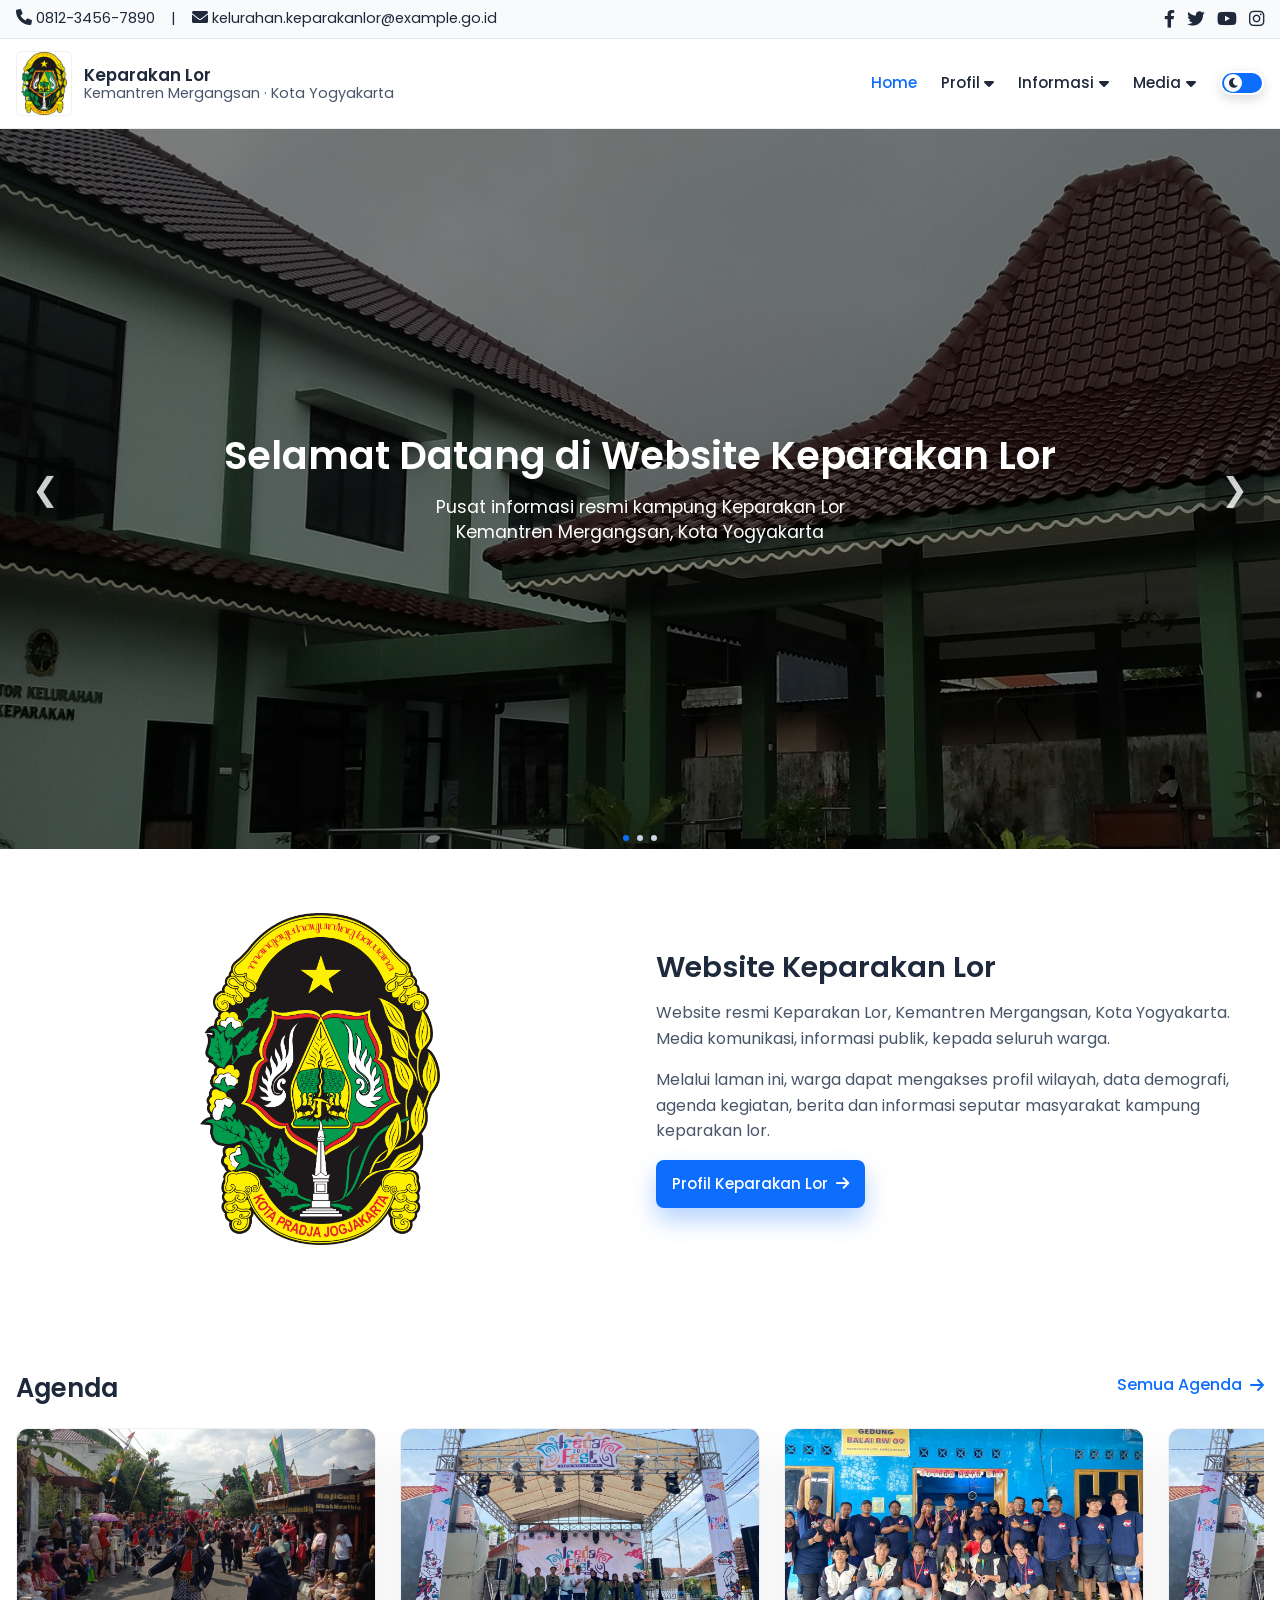
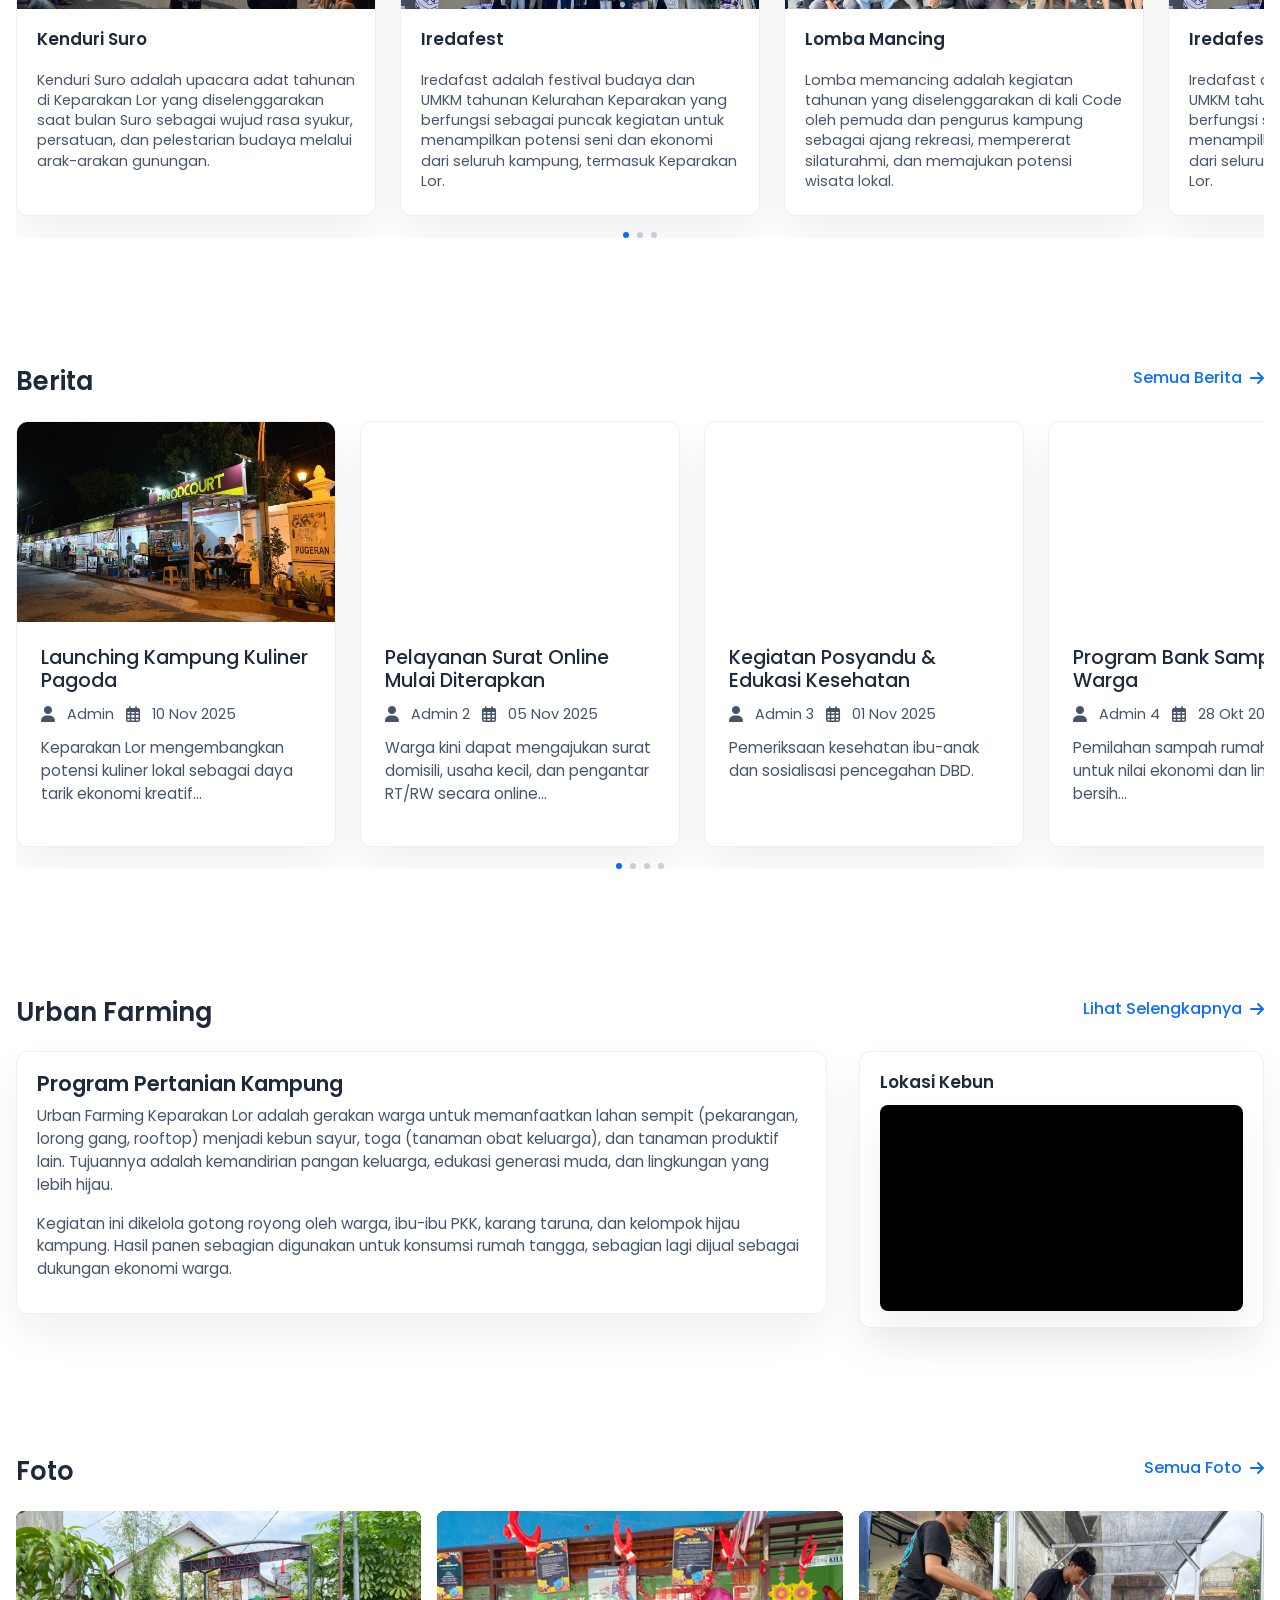
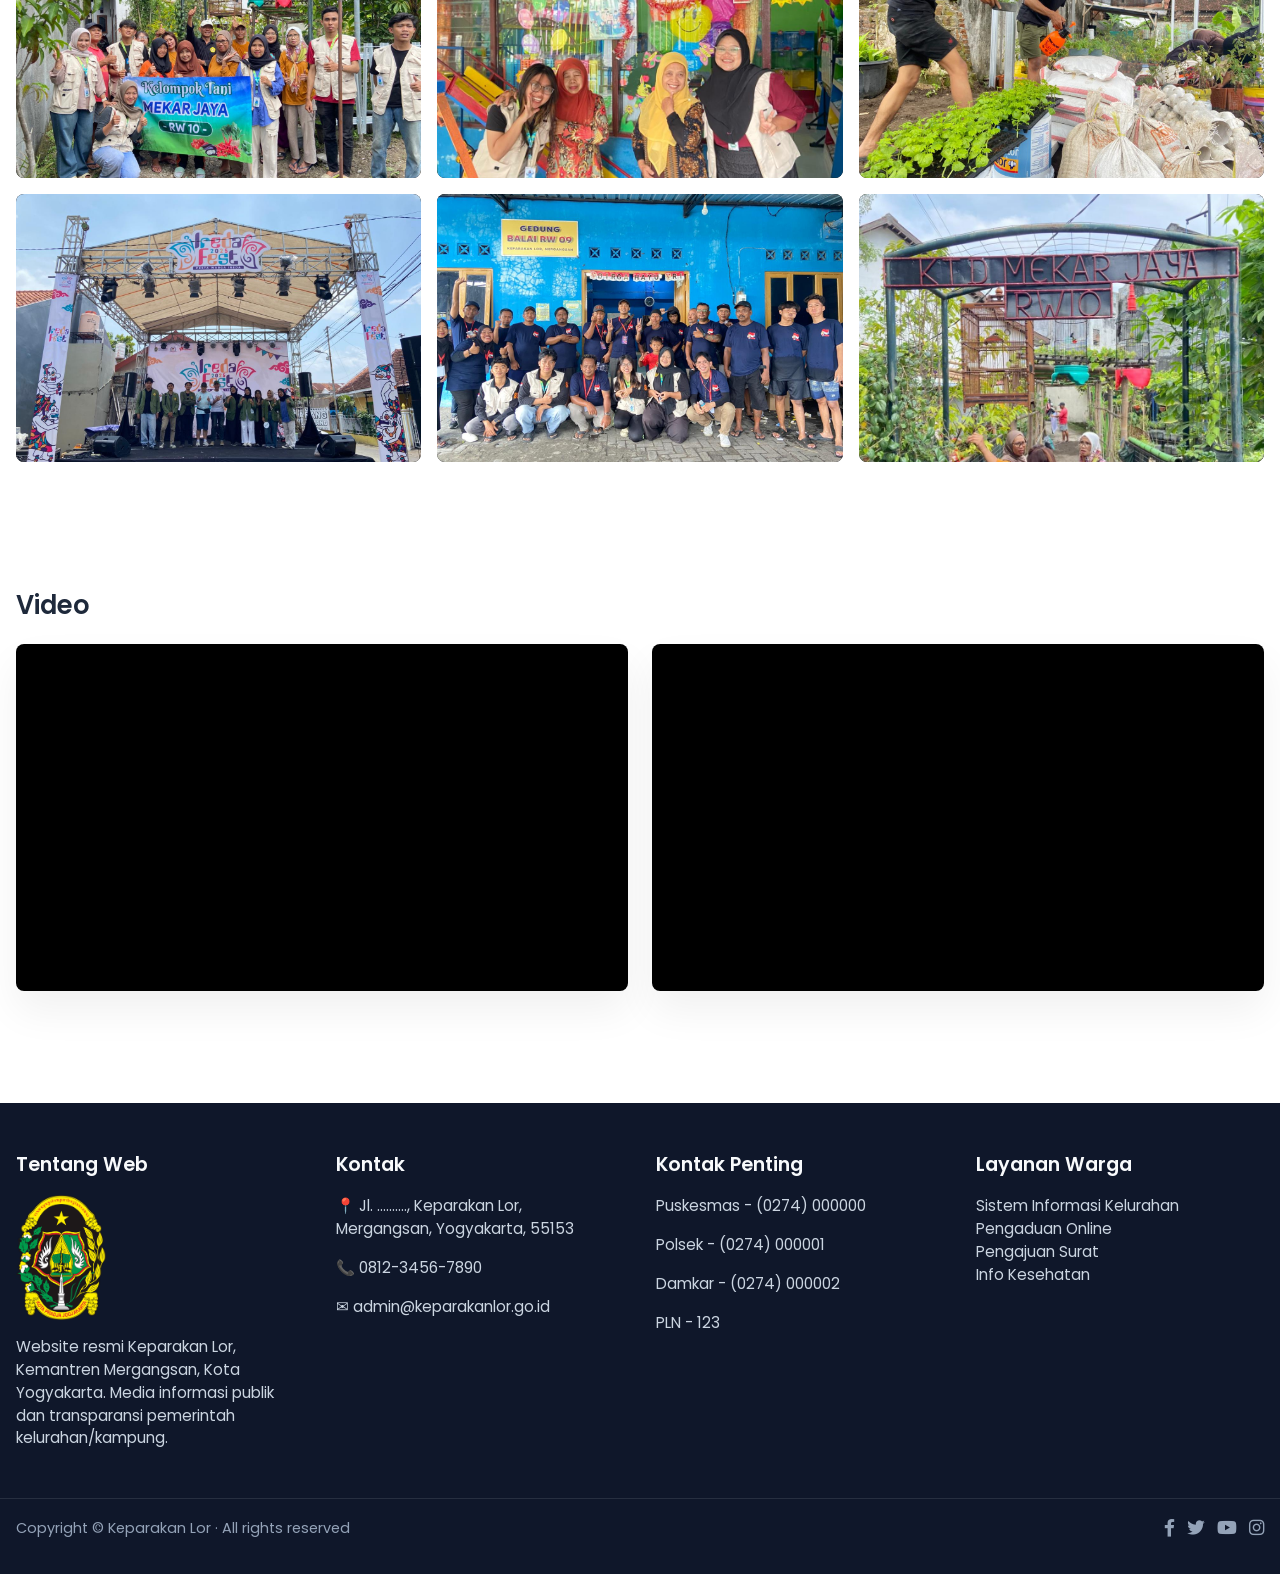
==== commit a241ba77: "website update 4.1" ====
--- a/index.html
+++ b/index.html
@@ -96,9 +96,7 @@
             <div class="dropdown-menu">
               <a class="dropdown-item" href="index.html#agenda">Agenda</a>
               <a class="dropdown-item" href="index.html#berita">Berita</a>
-              <a class="dropdown-item" href="informasi.html#urban"
-                >Urban Farming</a
-              >
+              <a class="dropdown-item" href="index.html#urban">Urban Farming</a>
             </div>
           </div>
 
@@ -437,7 +435,7 @@
       <div class="container">
         <div class="section-header-row">
           <h2>Urban Farming</h2>
-          <a href="#" class="more-link"
+          <a href="urbanfarming.html" class="more-link"
             >Lihat Selengkapnya <i class="fas fa-arrow-right"></i
           ></a>
         </div>
@@ -502,7 +500,7 @@
       <div class="container">
         <div class="section-header-row">
           <h2>Foto</h2>
-          <a href="#" class="more-link"
+          <a href="media.html" class="more-link"
             >Semua Foto <i class="fas fa-arrow-right"></i
           ></a>
         </div>
@@ -535,9 +533,9 @@
       <div class="container">
         <div class="section-header-row">
           <h2>Video</h2>
-          <a href="#" class="more-link"
+          <!-- <a href="#" class="more-link"
             >Semua Video <i class="fas fa-arrow-right"></i
-          ></a>
+          ></a> -->
         </div>
 
         <div class="video-grid">
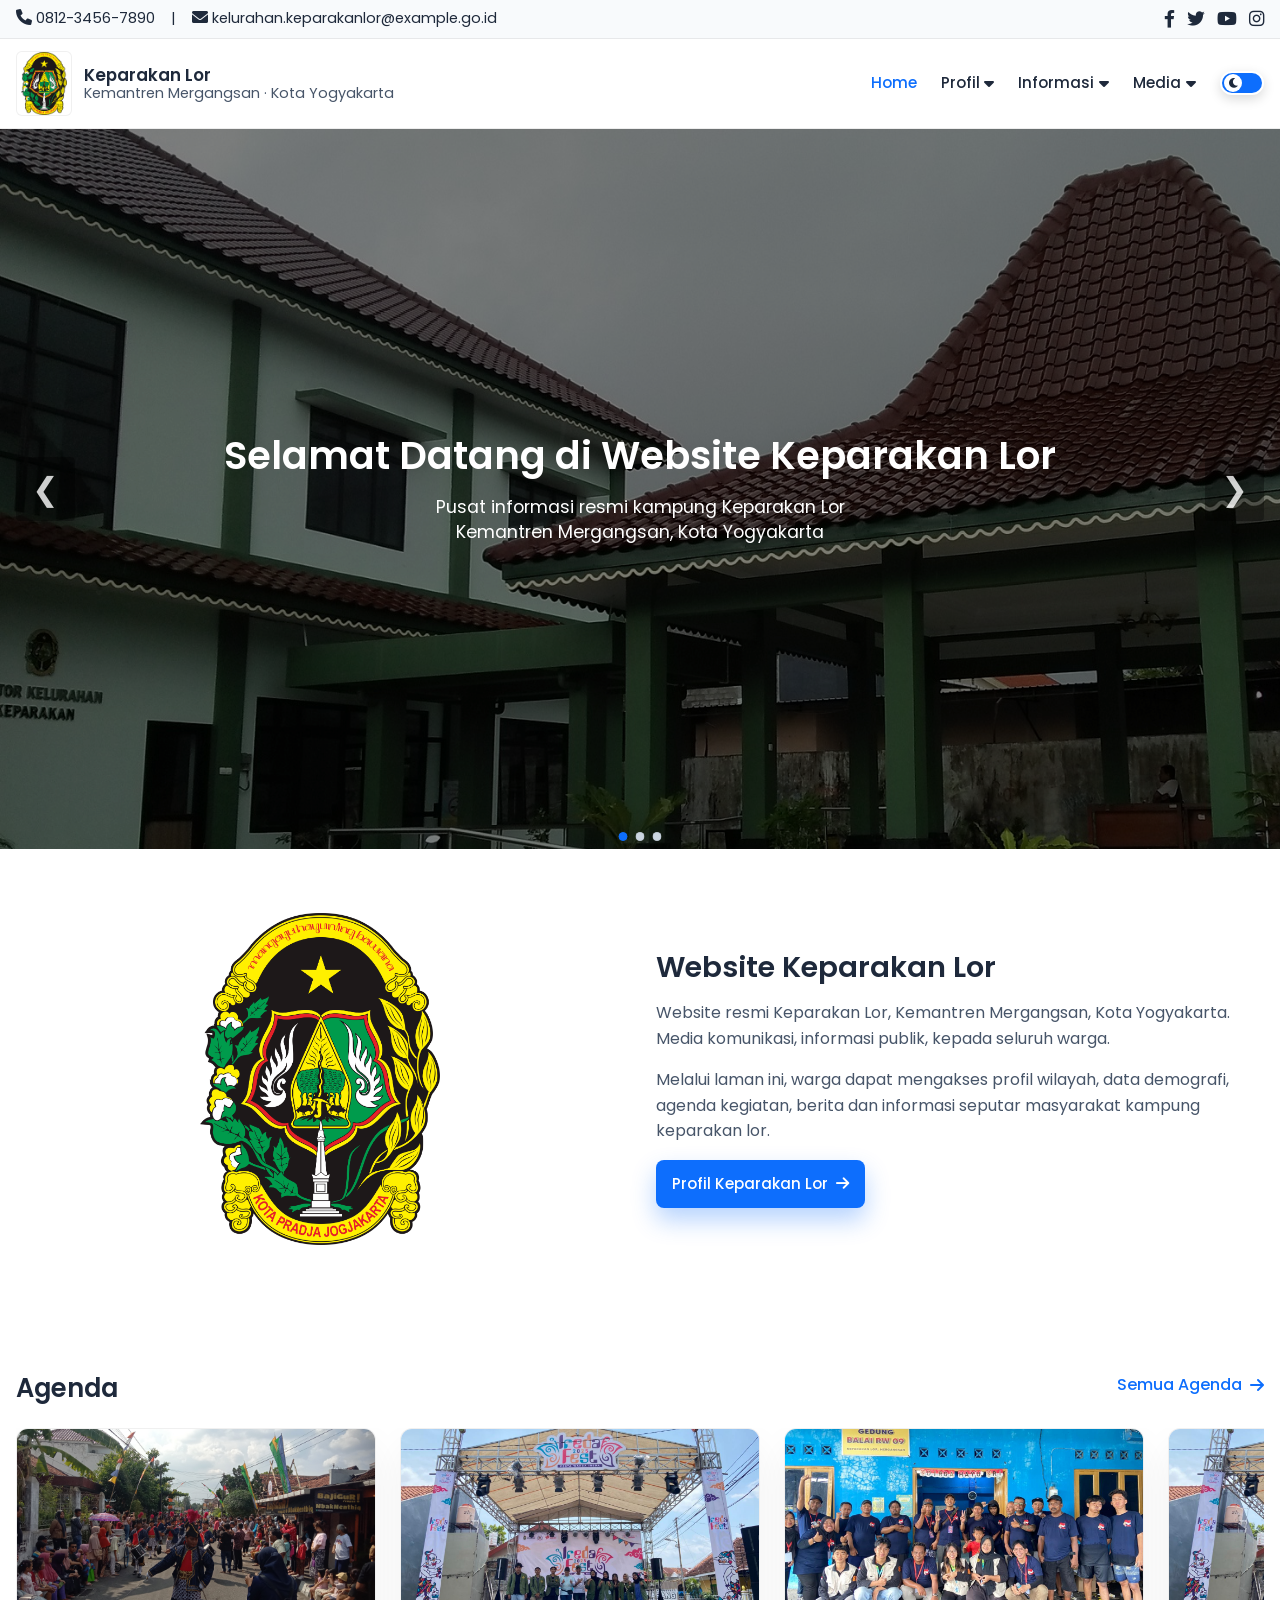
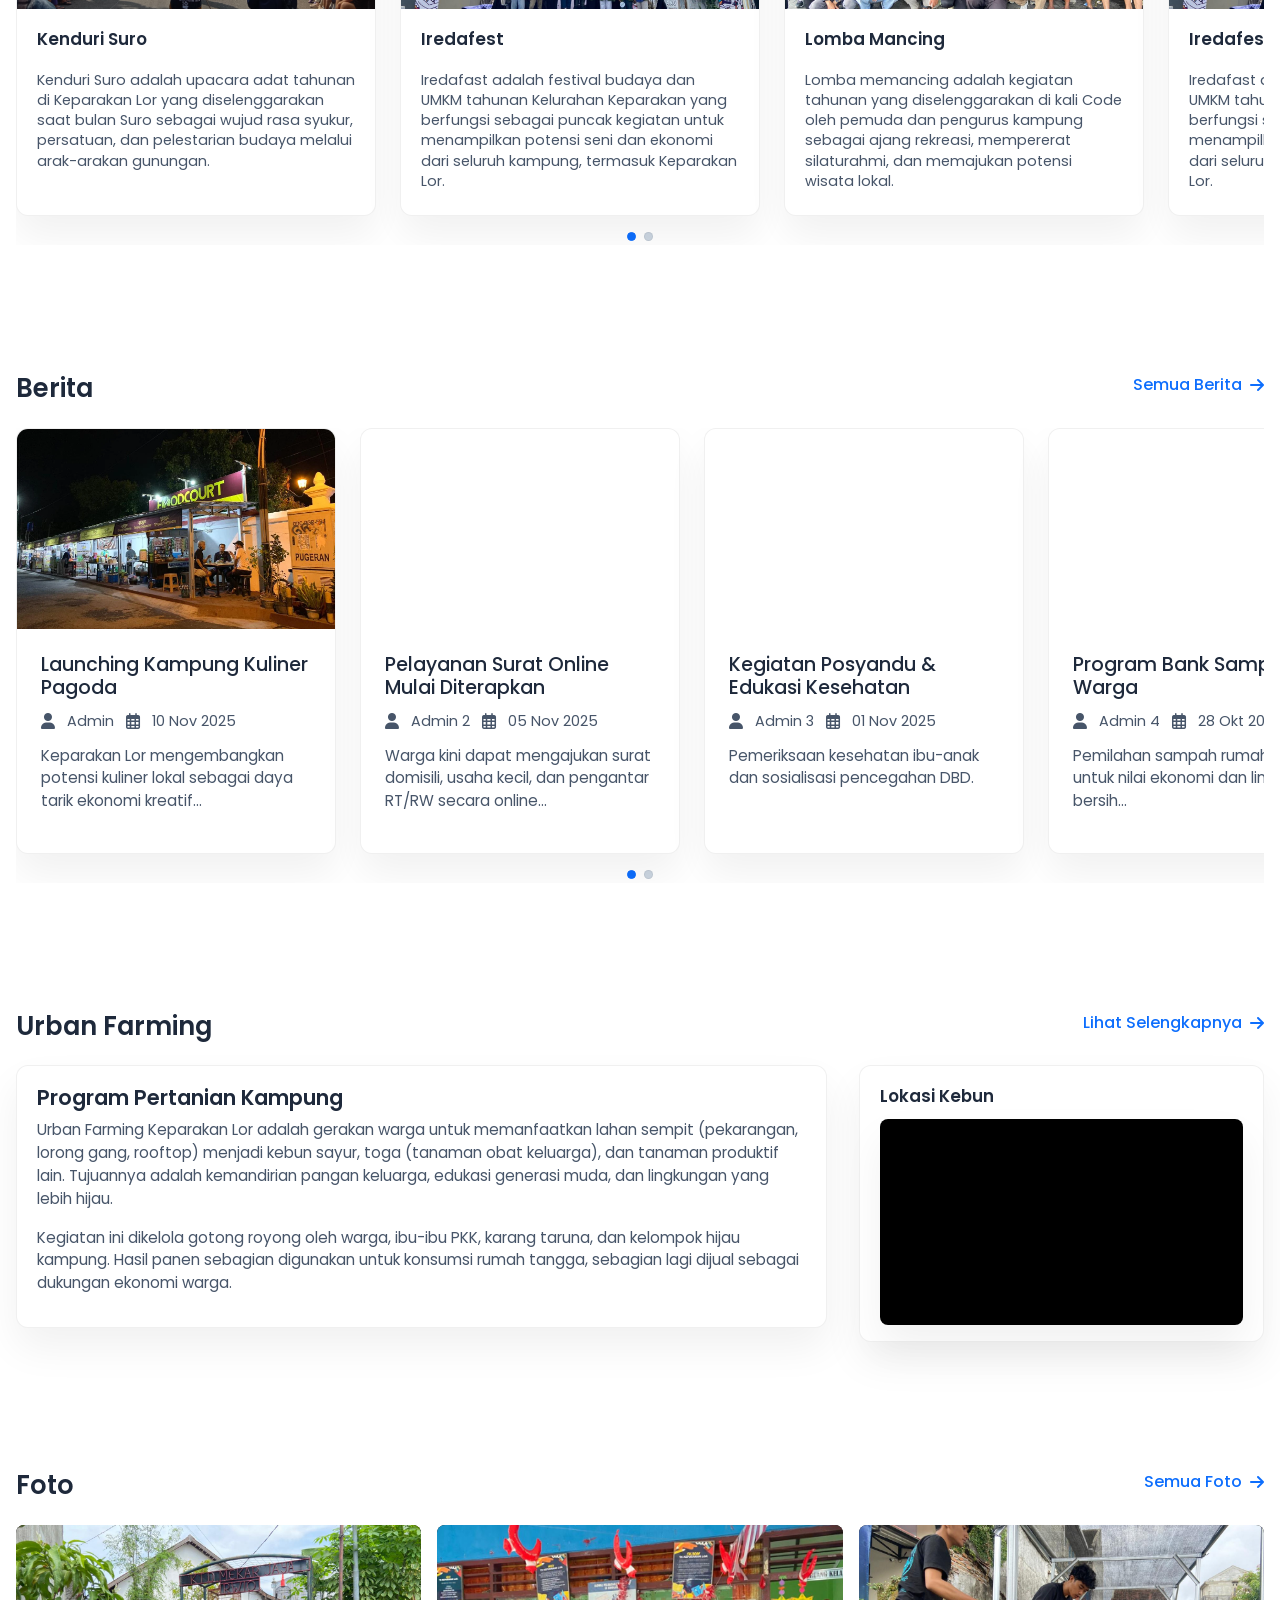
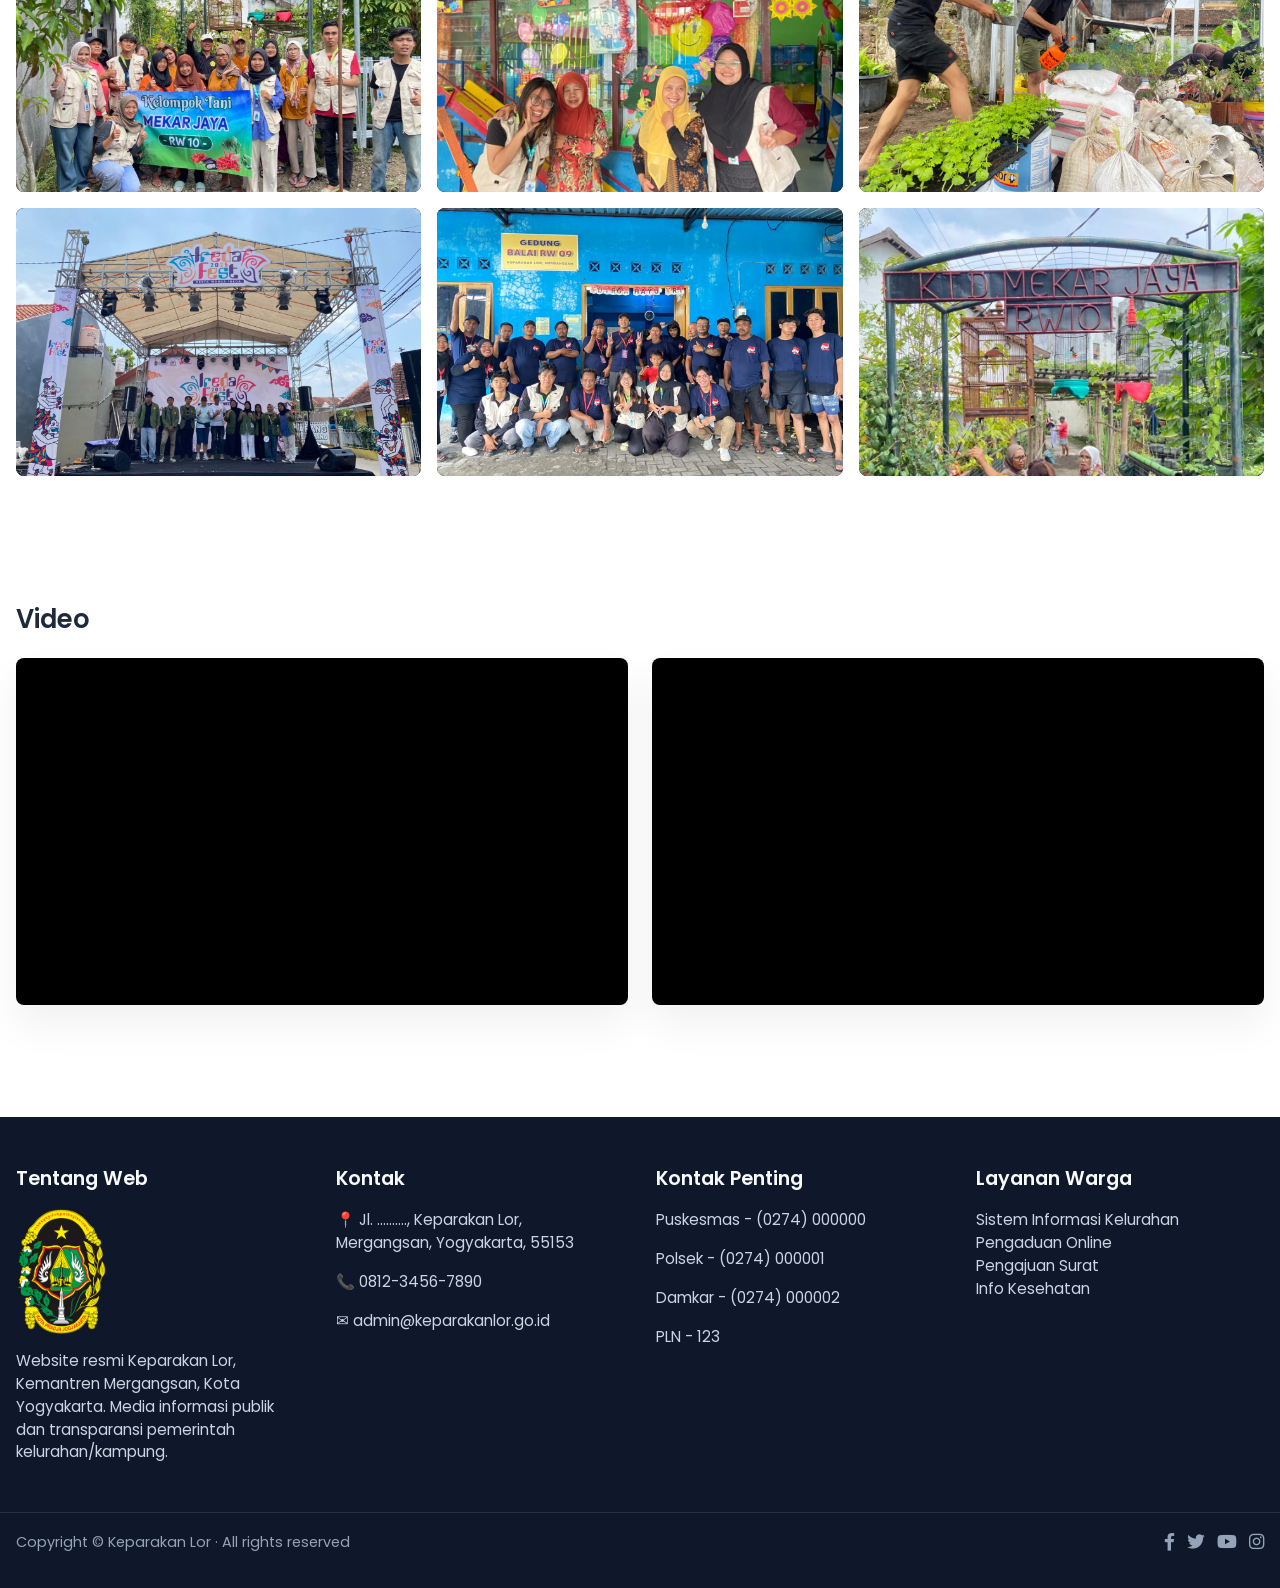
==== commit 69ae2bf4: "website update 4.2" ====
--- a/index.html
+++ b/index.html
@@ -621,3 +621,166 @@
     <script src="main.js"></script>
   </body>
 </html>
+
+<script>
+  /**
+   * initCarousel — bikin track bisa di-swipe/drag, paging dengan dots, dan (opsional) panah.
+   * @param {Object} cfg
+   *  trackSel   : selector elemen track (wajib)
+   *  dotsSel    : selector container dots (wajib)
+   *  prevSel    : selector tombol prev (opsional)
+   *  nextSel    : selector tombol next (opsional)
+   *  gap        : jarak antar kartu (px) — default 16
+   *  breakpoints: atur jumlah kartu per tampilan: [{min:1100, per:3},{min:720, per:2},{min:0,per:1}]
+   */
+  function initCarousel(cfg) {
+    const track = document.querySelector(cfg.trackSel);
+    const dotsWrap = document.querySelector(cfg.dotsSel);
+    if (!track || !dotsWrap) return;
+
+    const prev = cfg.prevSel ? document.querySelector(cfg.prevSel) : null;
+    const next = cfg.nextSel ? document.querySelector(cfg.nextSel) : null;
+
+    const GAP = cfg.gap ?? 16; // harus cocok dengan CSS gap:1rem
+    const bps = cfg.breakpoints ?? [
+      { min: 1100, per: 3 },
+      { min: 720, per: 2 },
+      { min: 0, per: 1 },
+    ];
+
+    let cards = Array.from(track.children);
+    let perView = 1,
+      page = 0,
+      pages = 1;
+    let startX = 0,
+      curX = 0,
+      dragging = false,
+      startTx = 0;
+
+    function computePerView() {
+      const w = track.parentElement.clientWidth;
+      for (const bp of bps) {
+        if (w >= bp.min) {
+          return bp.per;
+        }
+      }
+      return 1;
+    }
+
+    function buildDots() {
+      dotsWrap.innerHTML = "";
+      for (let i = 0; i < pages; i++) {
+        const d = document.createElement("div");
+        d.className = "dot" + (i === page ? " active" : "");
+        d.dataset.slide = i;
+        d.addEventListener("click", () => goTo(i));
+        dotsWrap.appendChild(d);
+      }
+    }
+
+    function updateButtons() {
+      if (prev) prev.disabled = page <= 0;
+      if (next) next.disabled = page >= pages - 1;
+    }
+
+    function goTo(i) {
+      page = Math.max(0, Math.min(pages - 1, i));
+      const cardW = cards[0].getBoundingClientRect().width;
+      const offset = (page * (cardW * perView + GAP * perView)) / perView;
+      track.style.transform = `translateX(${-offset}px)`;
+      Array.from(dotsWrap.children).forEach((d, idx) =>
+        d.classList.toggle("active", idx === page)
+      );
+      updateButtons();
+    }
+
+    function recalc() {
+      // refresh cards (kalau ada perubahan DOM)
+      cards = Array.from(track.children);
+      perView = computePerView();
+      pages = Math.max(1, Math.ceil(cards.length / perView));
+      page = Math.min(page, pages - 1);
+      buildDots();
+      goTo(page);
+    }
+
+    // Drag & Swipe
+    function onDown(e) {
+      dragging = true;
+      startX = e.touches ? e.touches[0].clientX : e.clientX;
+      const m = /translateX\(([-0-9.]+)px\)/.exec(track.style.transform || "");
+      startTx = m ? parseFloat(m[1]) : 0;
+      track.style.transition = "none";
+    }
+    function onMove(e) {
+      if (!dragging) return;
+      curX = e.touches ? e.touches[0].clientX : e.clientX;
+      const dx = curX - startX;
+      track.style.transform = `translateX(${startTx + dx}px)`;
+    }
+    function onUp() {
+      if (!dragging) return;
+      dragging = false;
+      track.style.transition = "";
+      const dx = curX - startX;
+      const threshold = 50;
+      if (dx < -threshold && page < pages - 1) page++;
+      else if (dx > threshold && page > 0) page--;
+      goTo(page);
+    }
+
+    // Events
+    window.addEventListener("resize", recalc);
+    window.addEventListener("orientationchange", recalc);
+    track.addEventListener("mousedown", onDown);
+    window.addEventListener("mousemove", onMove);
+    window.addEventListener("mouseup", onUp);
+    track.addEventListener("touchstart", onDown, { passive: true });
+    track.addEventListener("touchmove", onMove, { passive: true });
+    track.addEventListener("touchend", onUp);
+
+    if (prev) prev.addEventListener("click", () => goTo(page - 1));
+    if (next) next.addEventListener("click", () => goTo(page + 1));
+
+    // Keyboard (jika parent fokus)
+    track.parentElement.setAttribute("tabindex", "0");
+    track.parentElement.addEventListener("keydown", (e) => {
+      if (e.key === "ArrowRight") goTo(page + 1);
+      if (e.key === "ArrowLeft") goTo(page - 1);
+    });
+
+    // Init
+    recalc();
+  }
+
+  /* ==== Panggil untuk AGENDA & BERITA ==== */
+  document.addEventListener("DOMContentLoaded", function () {
+    // AGENDA
+    initCarousel({
+      trackSel: "#agendaTrack",
+      dotsSel: "#agendaDots",
+      prevSel: "#agendaPrev", // hapus baris ini jika tidak pakai panah
+      nextSel: "#agendaNext", // hapus baris ini jika tidak pakai panah
+      gap: 16,
+      breakpoints: [
+        { min: 1100, per: 3 },
+        { min: 720, per: 2 },
+        { min: 0, per: 1 },
+      ],
+    });
+
+    // BERITA
+    initCarousel({
+      trackSel: "#newsTrack",
+      dotsSel: "#newsDots",
+      prevSel: "#newsPrev", // hapus jika tidak pakai panah
+      nextSel: "#newsNext", // hapus jika tidak pakai panah
+      gap: 16,
+      breakpoints: [
+        { min: 1100, per: 3 },
+        { min: 720, per: 2 },
+        { min: 0, per: 1 },
+      ],
+    });
+  });
+</script>
--- a/style.css
+++ b/style.css
@@ -432,6 +432,77 @@
 .btn-map i {
   font-size: 1rem;
   line-height: 1;
+}
+
+/* ====== Slider generic ====== */
+.slider-wrapper,
+.news-grid-wrapper {
+  position: relative;
+}
+
+.slider-track,
+.news-track {
+  display: flex;
+  gap: 1rem; /* jarak antar kartu */
+  will-change: transform;
+  transition: transform 0.35s ease;
+  user-select: none;
+  cursor: grab;
+  touch-action: pan-y; /* biar bisa swipe vertikal halaman tanpa konflik */
+}
+
+.slider-track:active,
+.news-track:active {
+  cursor: grabbing;
+}
+
+/* “viewport” tersembunyi: parent pembungkus track */
+.slider-wrapper,
+.news-grid-wrapper {
+  overflow: hidden;
+  padding-bottom: 0.25rem;
+}
+
+/* Dots & arrows (opsional) */
+.slider-dots {
+  display: flex;
+  gap: 0.4rem;
+  justify-content: center;
+  margin-top: 0.75rem;
+}
+.slider-dots .dot {
+  width: 9px;
+  height: 9px;
+  border-radius: 999px;
+  border: 1px solid var(--border-card);
+  background: #cbd5e1;
+  cursor: pointer;
+}
+body.dark .slider-dots .dot {
+  background: #475569;
+}
+.slider-dots .dot.active {
+  background: var(--brand-blue);
+  border-color: var(--brand-blue);
+}
+
+.slider-arrows {
+  display: flex;
+  gap: 0.4rem;
+  align-items: center;
+}
+.slider-btn {
+  background: var(--bg-card);
+  border: 1px solid var(--border-card);
+  border-radius: 0.6rem;
+  padding: 0.45rem 0.65rem;
+  cursor: pointer;
+  color: var(--text-main);
+  box-shadow: var(--shadow-card);
+}
+.slider-btn:disabled {
+  opacity: 0.5;
+  cursor: not-allowed;
 }
 
 /* ===================================================== */
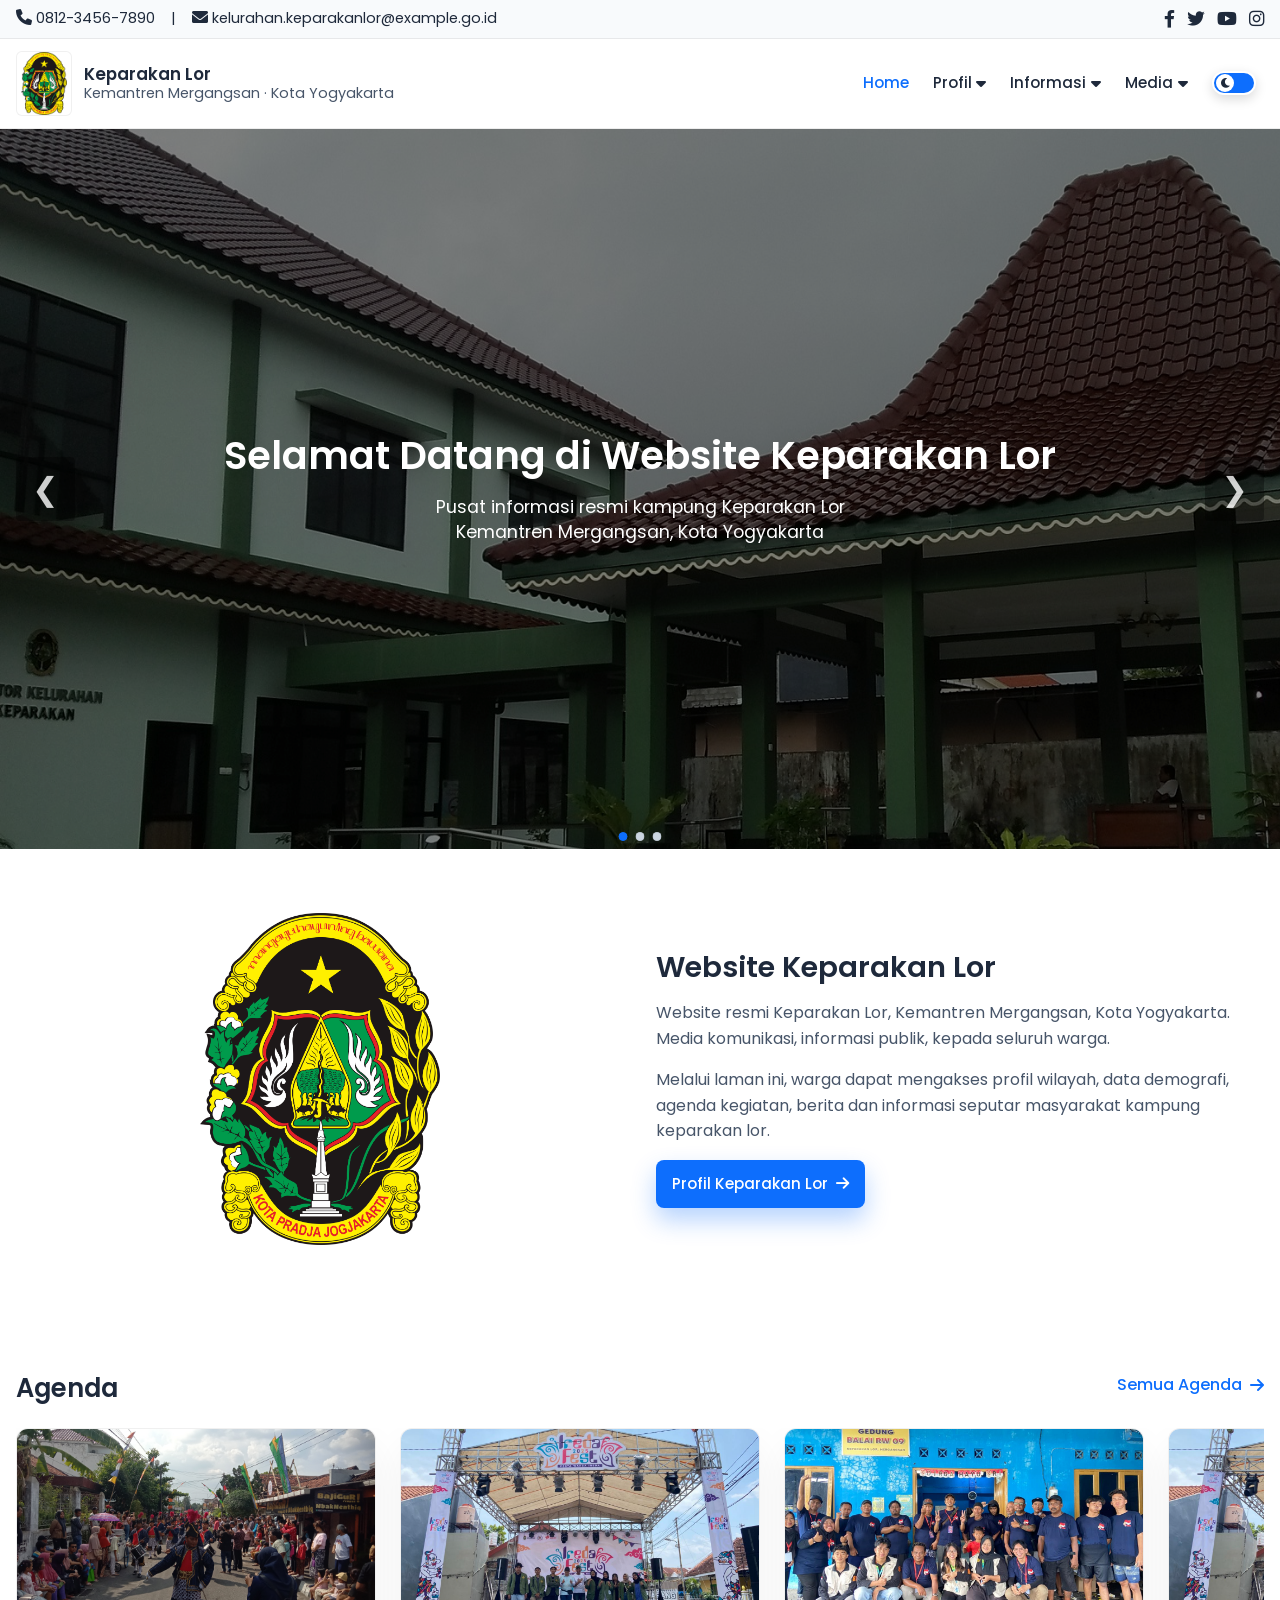
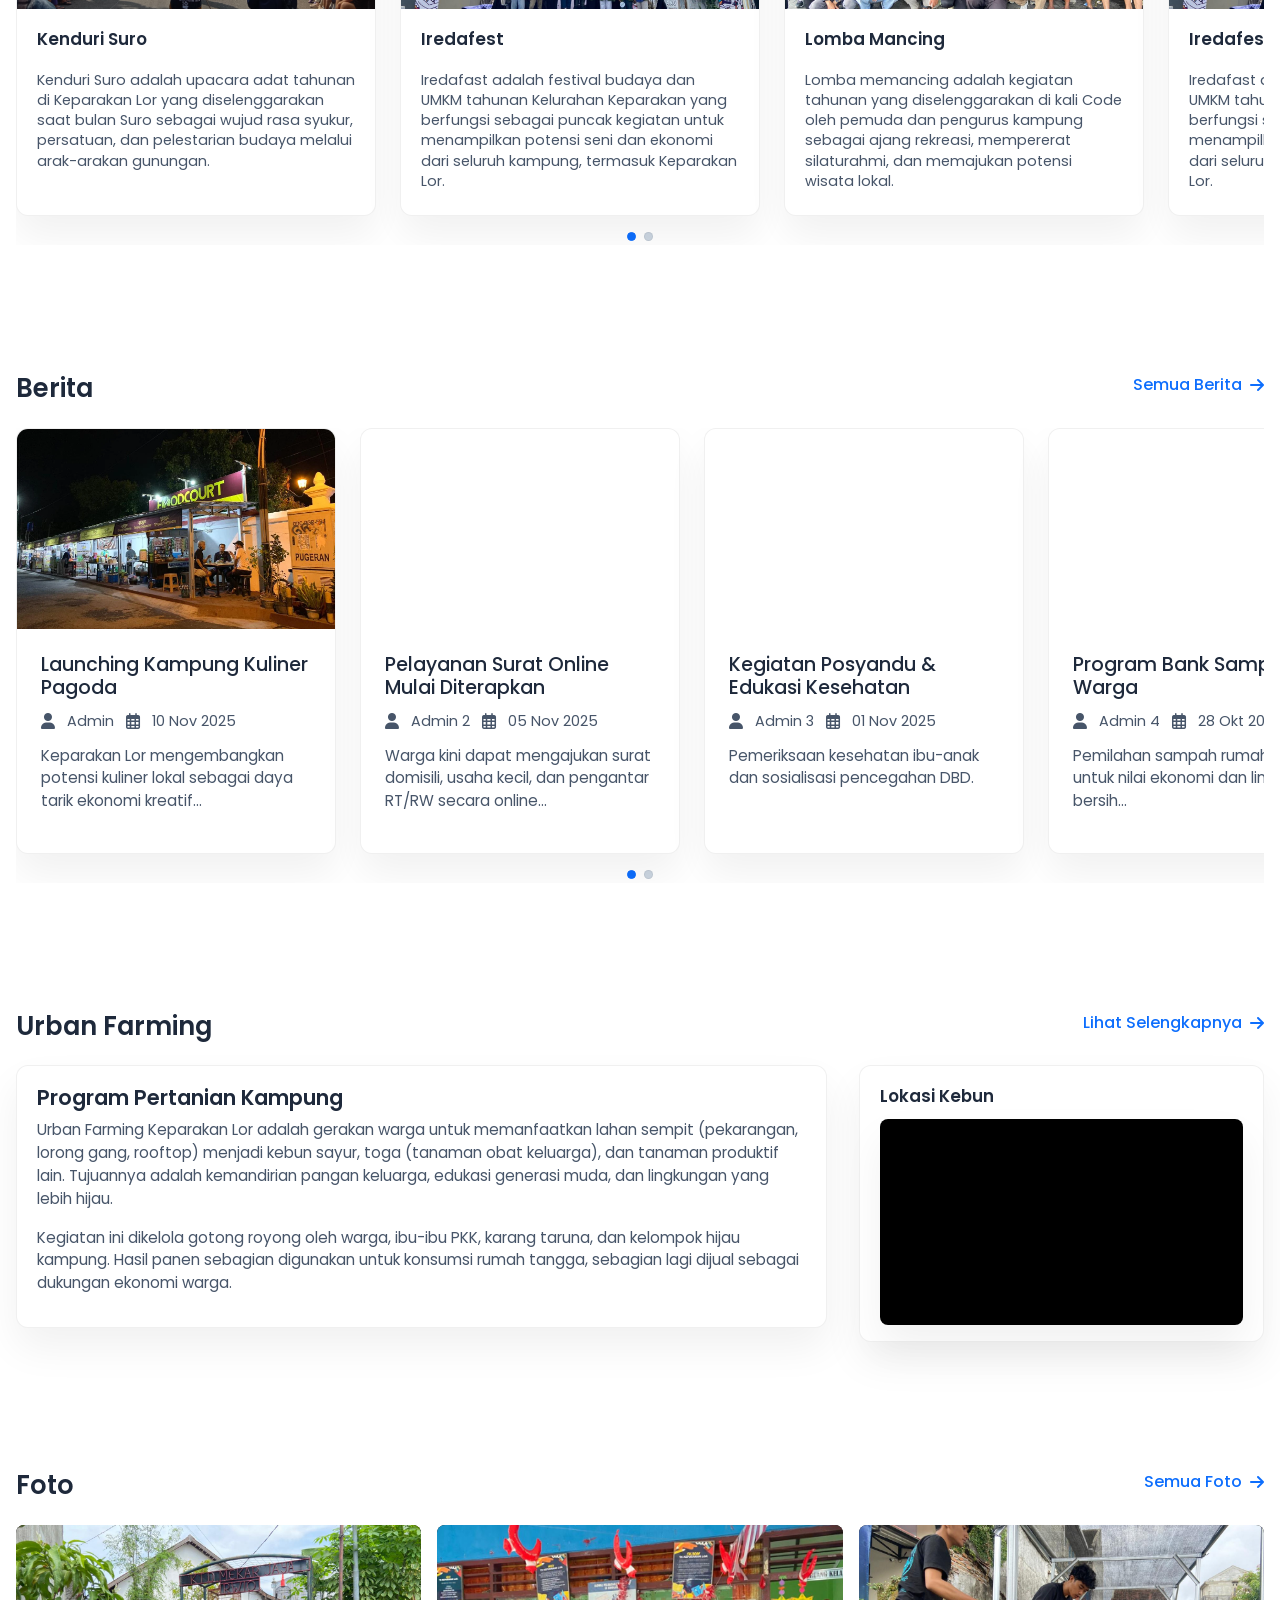
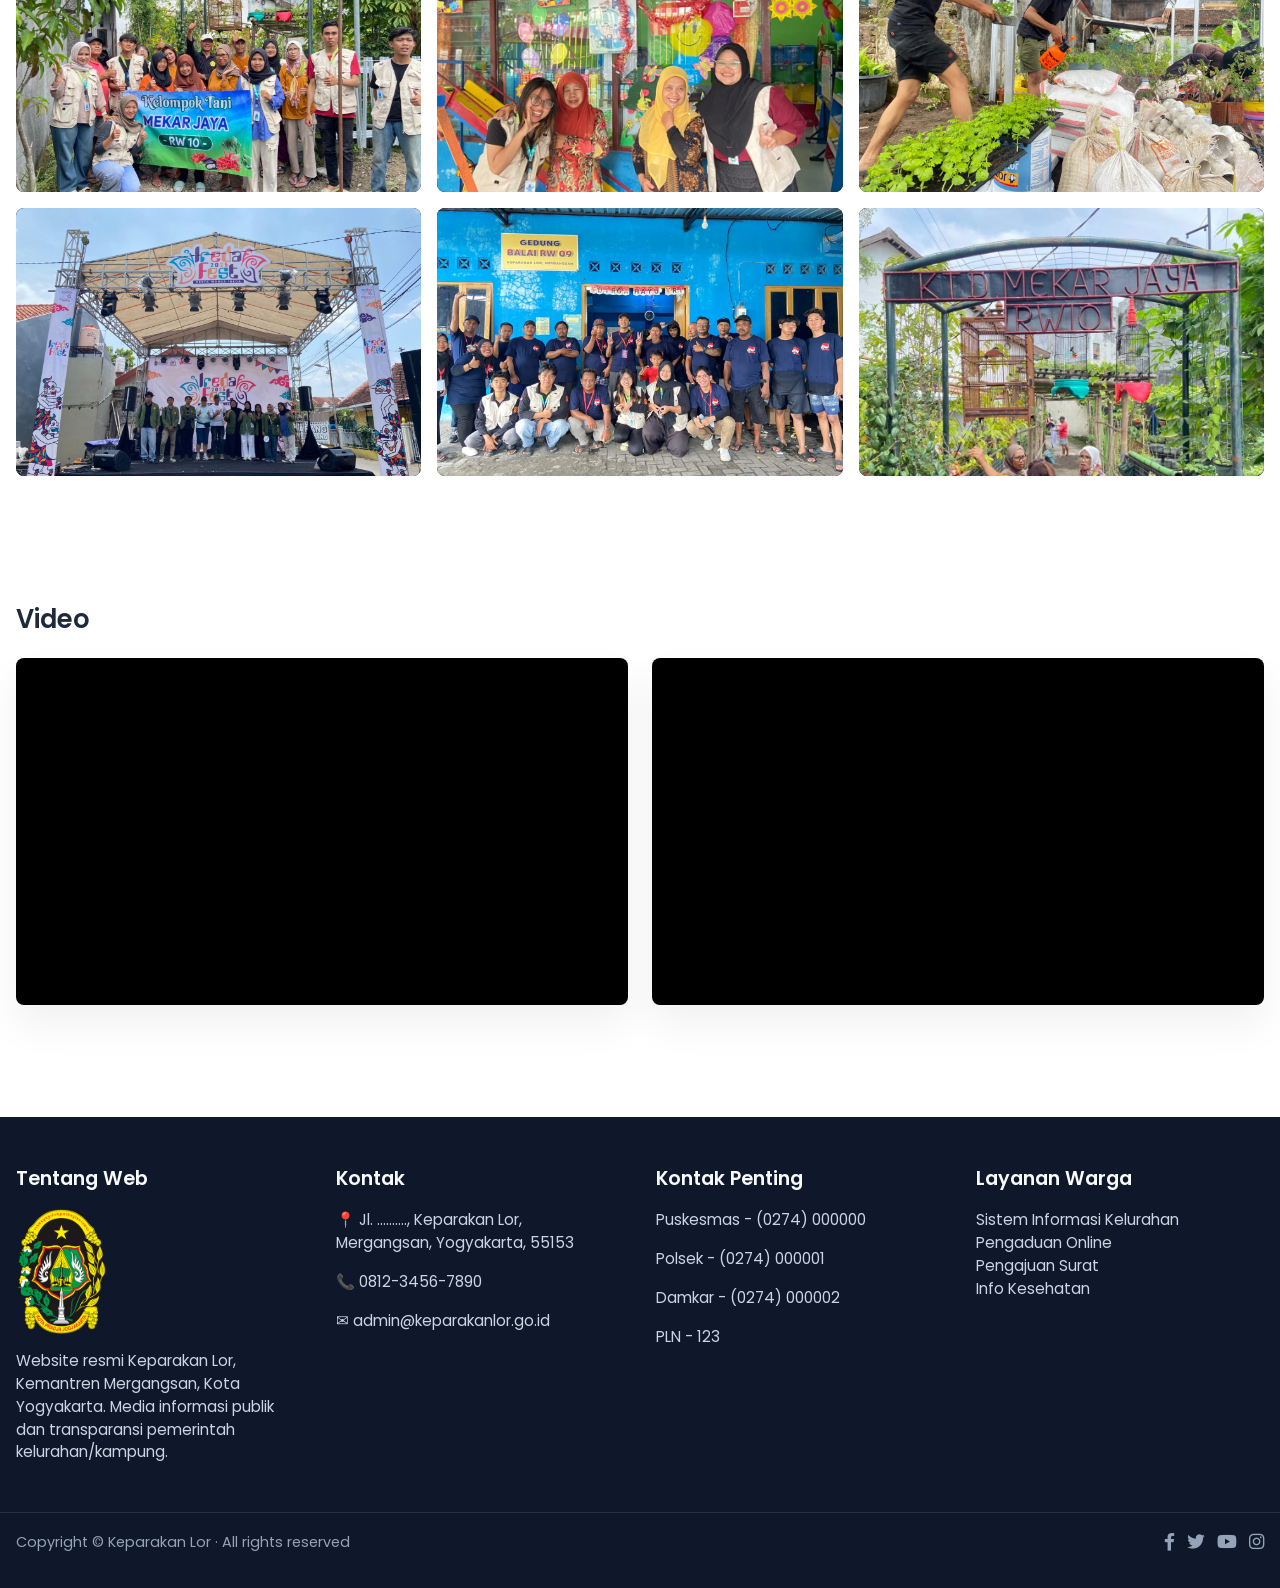
==== commit 9b505857: "navbar home" ====
--- a/index.html
+++ b/index.html
@@ -94,9 +94,11 @@
               <span class="meta-icon"><i class="fas fa-caret-down"></i></span>
             </div>
             <div class="dropdown-menu">
-              <a class="dropdown-item" href="index.html#agenda">Agenda</a>
-              <a class="dropdown-item" href="index.html#berita">Berita</a>
-              <a class="dropdown-item" href="index.html#urban">Urban Farming</a>
+              <a class="dropdown-item" href="index.html">Agenda</a>
+              <a class="dropdown-item" href="berita.html">Berita</a>
+              <a class="dropdown-item" href="urbanfarming.html"
+                >Urban Farming</a
+              >
             </div>
           </div>
 
--- a/style.css
+++ b/style.css
@@ -563,6 +563,134 @@
   }
 }
 
+/* ===== FIX: Posisikan "Home" tepat di tengah pada menu mobile ===== */
+@media (max-width: 991px) {
+  /* hanya anchor langsung di dalam wrapper (contoh: Home) */
+  .nav-links-wrapper > a.nav-link {
+    width: 100%;
+    display: flex;
+    align-items: center;
+    justify-content: center; /* tengah secara horizontal */
+    text-align: center; /* jaga teks tetap center */
+    padding: 12px 1rem;
+    border-bottom: 1px solid var(--border-card);
+  }
+
+  /* header dropdown (Profil/Informasi/Media) tetap punya caret & layout sendiri */
+  .nav-links-wrapper > .dropdown > .nav-link {
+    justify-content: space-between; /* biar caret di kanan */
+    text-align: left; /* sesuai desain dropdown */
+  }
+}
+
+/* ====== NAVBAR MOBILE FIX (tampilkan hamburger & cegah overflow) ====== */
+html,
+body {
+  overflow-x: hidden;
+}
+.navbar,
+.nav-inner {
+  max-width: 100vw;
+}
+.nav-inner {
+  position: relative;
+  display: grid;
+  grid-template-columns: auto 1fr auto;
+  align-items: center;
+  gap: 0.5rem;
+}
+
+/* Jaga judul tidak mendorong hamburger keluar layar */
+.brand,
+.brand-title {
+  min-width: 0;
+}
+.brand-title .main,
+.brand-title .sub {
+  white-space: nowrap;
+  overflow: hidden;
+  text-overflow: ellipsis;
+}
+
+/* DEFAULT: sembunyikan menu desktop-only behaviour tidak dipakai di mobile */
+@media (max-width: 991px) {
+  /* hamburger wajib tampil */
+  .menu-toggle {
+    display: flex !important;
+    align-items: center;
+    justify-content: center;
+    width: 40px;
+    height: 40px;
+    padding: 0;
+    margin: 0;
+    line-height: 1;
+    background: transparent;
+    border: 0;
+    color: var(--text-main);
+    z-index: 1601; /* di atas panel menu */
+  }
+  .menu-toggle i {
+    font-size: 22px;
+    display: block;
+  }
+
+  /* panel menu menutup penuh di bawah navbar */
+  .nav-links-wrapper {
+    position: absolute;
+    left: 0;
+    right: 0;
+    top: 100%;
+    display: none;
+    flex-direction: column;
+    gap: 0;
+    background: var(--bg-page);
+    box-shadow: 0 6px 16px rgba(0, 0, 0, 0.12);
+    z-index: 1500;
+    max-width: 100vw;
+  }
+  .nav-links-wrapper.open {
+    display: flex;
+  }
+
+  .nav-links-wrapper > a.nav-link {
+    justify-content: center;
+    text-align: center;
+    padding: 12px 1rem;
+    border-bottom: 1px solid var(--border-card);
+  }
+  .nav-links-wrapper > .dropdown > .nav-link {
+    justify-content: space-between;
+    text-align: left;
+  }
+
+  /* dropdown di dalam panel mobile: block & tidak meluber */
+  .dropdown-menu {
+    position: static;
+    transform: none;
+    opacity: 1;
+    visibility: visible;
+    display: none;
+    padding: 0;
+    border: 0;
+    box-shadow: none;
+    background: var(--surface-hover);
+  }
+  .dropdown.open > .dropdown-menu {
+    display: block;
+  }
+  .dropdown-item {
+    padding: 0.65rem 1.5rem;
+  }
+
+  /* Hilangkan “sisa putih” dari slider hero di HP */
+  .hero-slider-track {
+    width: 100% !important;
+  }
+  .hero-slide {
+    width: 100% !important;
+  }
+}
+
 /* ============ HERO ============ */
 .hero {
   position: relative;
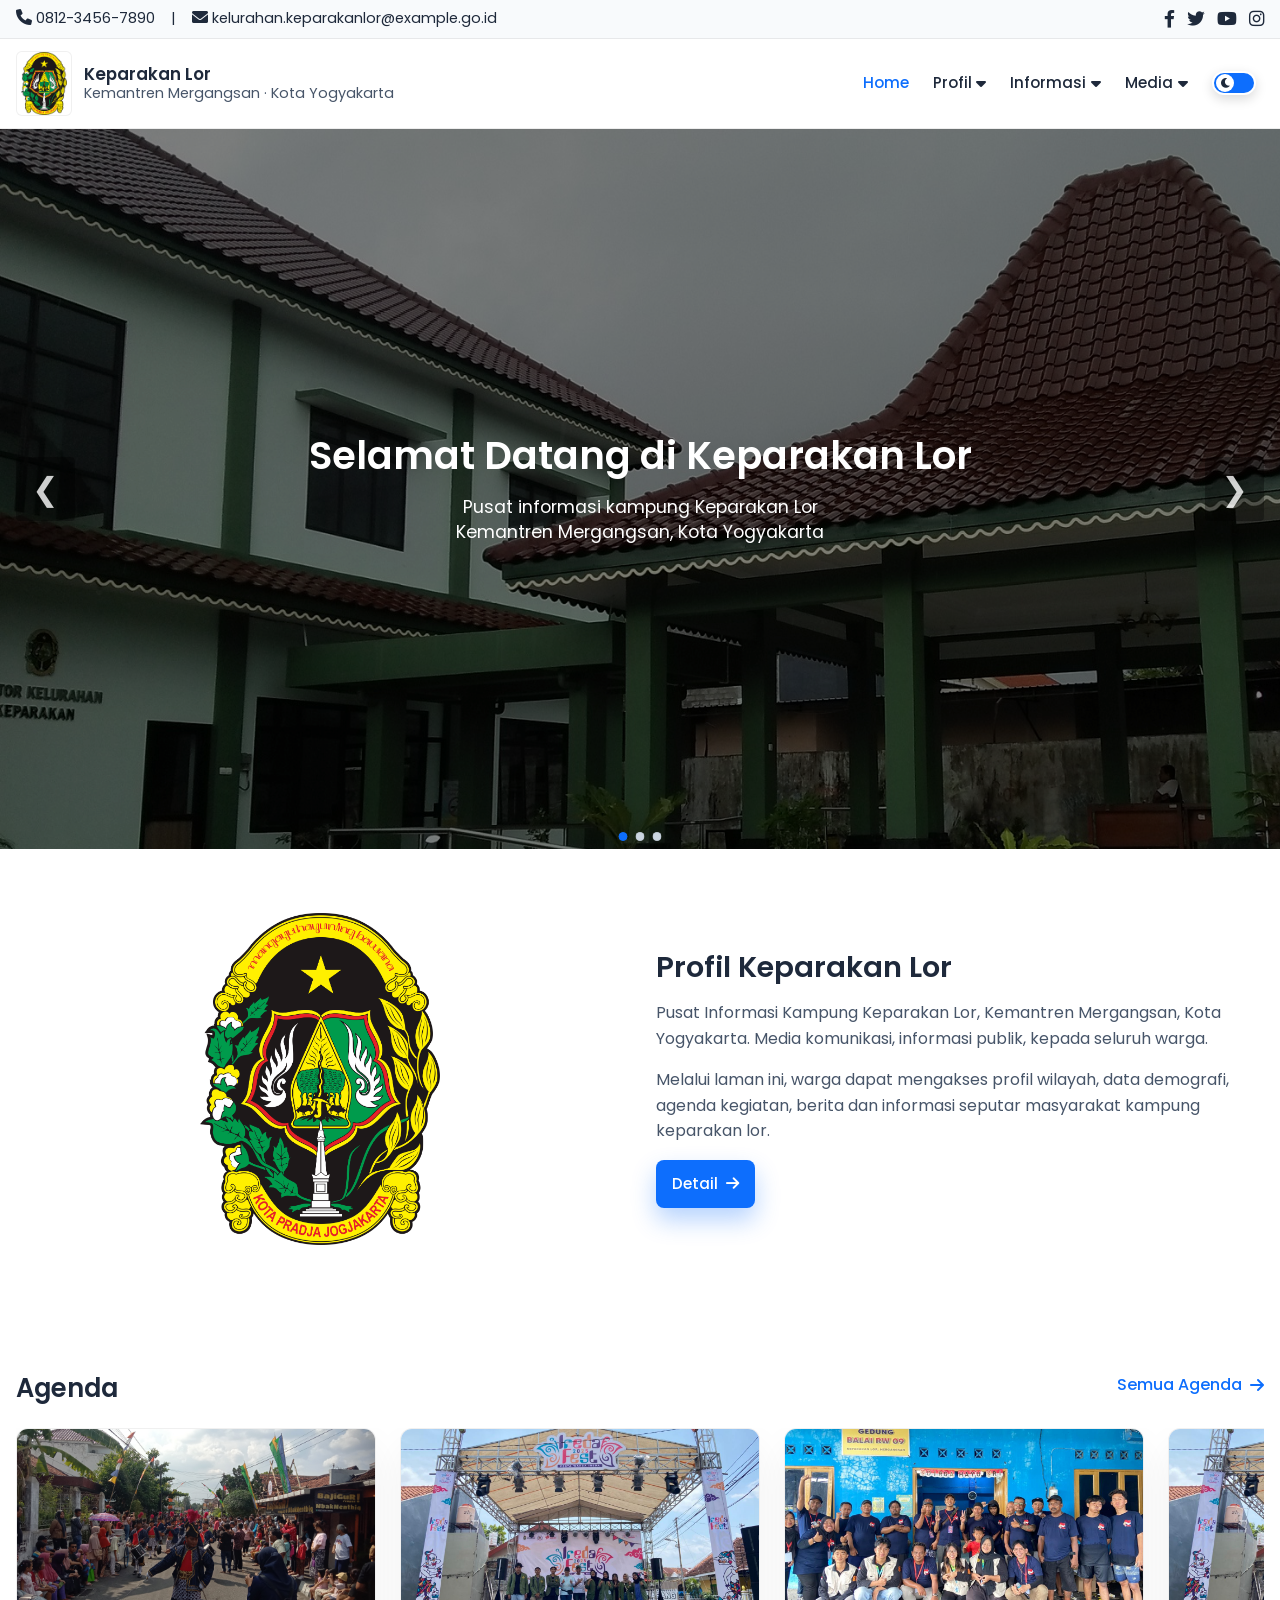
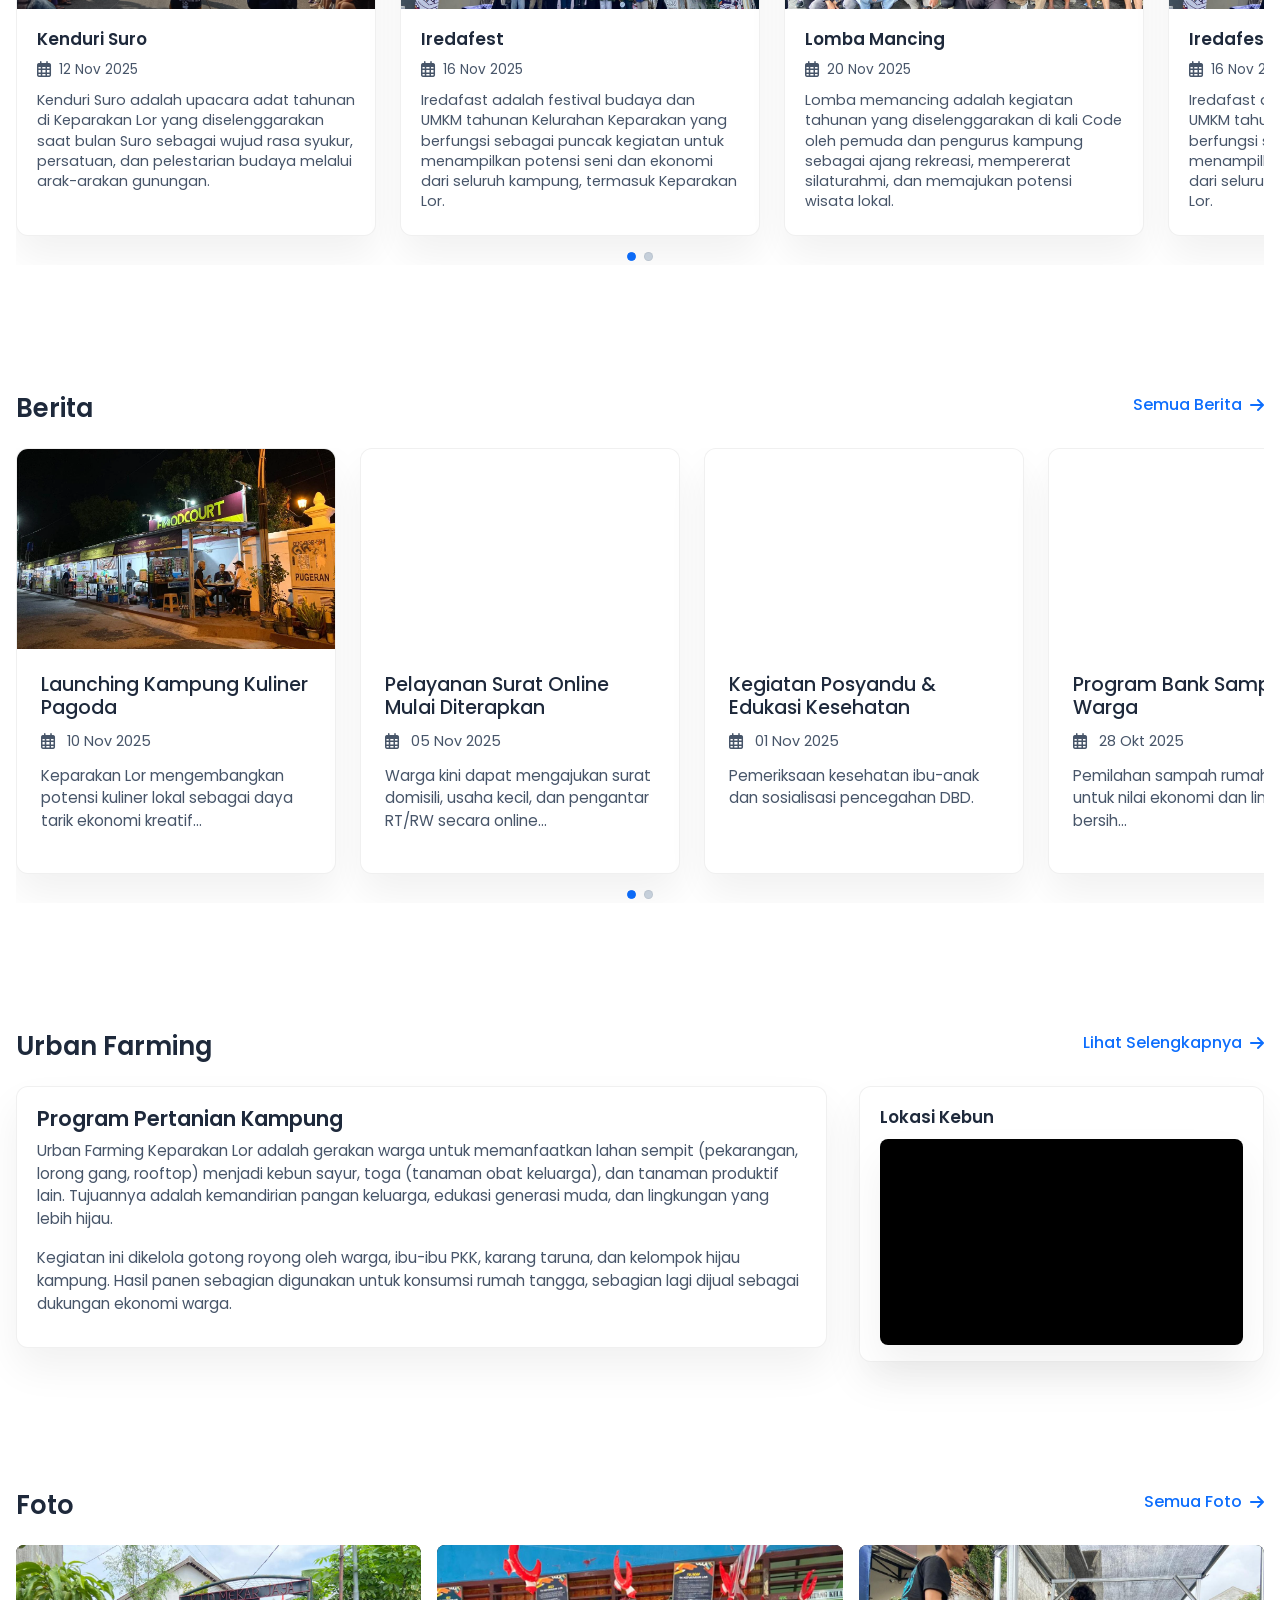
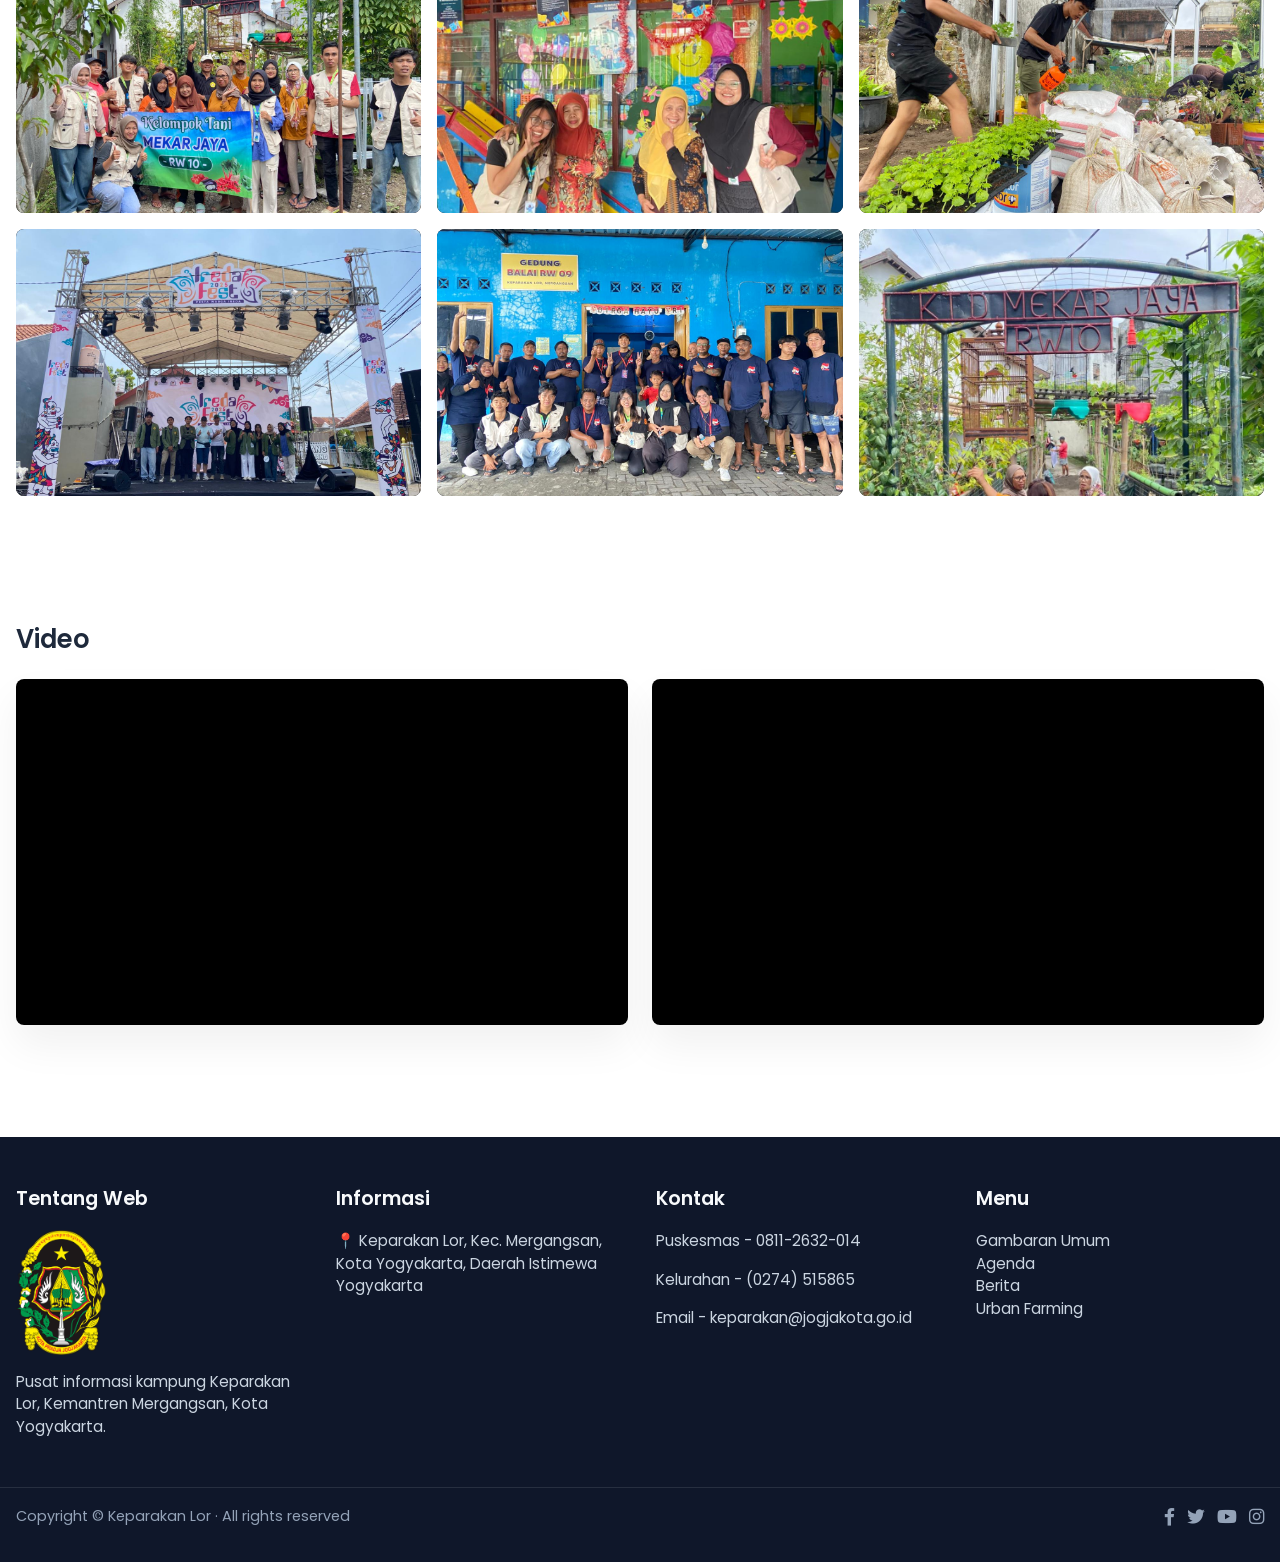
==== commit 3c513aa7: "finalisasi template" ====
--- a/index.html
+++ b/index.html
@@ -138,9 +138,9 @@
       </div>
 
       <div class="hero-inner">
-        <div class="hero-title">Selamat Datang di Website Keparakan Lor</div>
+        <div class="hero-title">Selamat Datang di Keparakan Lor</div>
         <div class="hero-desc">
-          Pusat informasi resmi kampung Keparakan Lor<br />
+          Pusat informasi kampung Keparakan Lor<br />
           Kemantren Mergangsan, Kota Yogyakarta
         </div>
       </div>
@@ -169,9 +169,9 @@
         </div>
 
         <div class="intro-content">
-          <h2>Website Keparakan Lor</h2>
+          <h2>Profil Keparakan Lor</h2>
           <p>
-            Website resmi Keparakan Lor, Kemantren Mergangsan, Kota Yogyakarta.
+            Pusat Informasi Kampung Keparakan Lor, Kemantren Mergangsan, Kota Yogyakarta.
             Media komunikasi, informasi publik, kepada seluruh warga.
           </p>
           <p>
@@ -181,46 +181,12 @@
           </p>
 
           <a href="profil.html" class="btn-primary">
-            <span>Profil Keparakan Lor</span>
+            <span>Detail</span>
             <span><i class="fas fa-arrow-right"></i></span>
           </a>
         </div>
       </div>
     </section>
-
-    <!-- STATISTIK -->
-    <!-- <section id="statistik" class="section">
-      <div class="container">
-        <div class="stats-header">
-          <h2>Statistik Keparakan Lor</h2>
-          <p>Data sosial dasar wilayah kami</p>
-        </div>
-
-        <div class="stats-cards--2col">
-          <div id="statistik-kemiskinan" class="stat-card">
-            <div class="stat-icon bg-orange">
-              <i class="fas fa-chart-line"></i>
-            </div>
-            <div class="stat-title">Tingkat Kemiskinan</div>
-            <div class="stat-desc">
-              <span class="kemiskinan-data">12% warga</span> berada pada
-              kategori pra-sejahtera / rentan miskin.
-            </div>
-          </div>
-
-          <div id="statistik-kesehatan" class="stat-card">
-            <div class="stat-icon bg-blue">
-              <i class="fas fa-hospital-user"></i>
-            </div>
-            <div class="stat-title">Kesehatan Masyarakat</div>
-            <div class="stat-desc">
-              Cakupan posyandu, imunisasi dasar, dan pemantauan kesehatan
-              lingkungan. (Contoh: 95% balita aktif posyandu)
-            </div>
-          </div>
-        </div>
-      </div>
-    </section> -->
 
     <!-- AGENDA -->
     <section id="agenda" class="section">
@@ -241,8 +207,8 @@
               <div class="agenda-body">
                 <h3 class="agenda-title">Kenduri Suro</h3>
                 <div class="agenda-meta">
-                  <!-- <span class="meta-icon"><i class="far fa-calendar-alt"></i ></span> -->
-                  <!-- <span>12 Nov 2025</span> -->
+                  <span class="meta-icon"><i class="far fa-calendar-alt"></i ></span>
+                  <span>12 Nov 2025</span>
                 </div>
                 <p class="news-desc">
                   Kenduri Suro adalah upacara adat tahunan di Keparakan Lor yang
@@ -260,8 +226,8 @@
               <div class="agenda-body">
                 <h3 class="agenda-title">Iredafest</h3>
                 <div class="agenda-meta">
-                  <!-- <span class="meta-icon"><i class="far fa-calendar-alt"></i></span> -->
-                  <!-- <span>16 Nov 2025</span> -->
+                  <span class="meta-icon"><i class="far fa-calendar-alt"></i></span>
+                  <span>16 Nov 2025</span>
                 </div>
                 <p class="news-desc">
                   Iredafast adalah festival budaya dan UMKM tahunan Kelurahan
@@ -279,10 +245,10 @@
               <div class="agenda-body">
                 <h3 class="agenda-title">Lomba Mancing</h3>
                 <div class="agenda-meta">
-                  <!-- <span class="meta-icon"
-                    ><i class="far fa-calendar-alt"></i
-                  ></span>
-                  <span>20 Nov 2025</span> -->
+                  <span class="meta-icon"
+                    ><i class="far fa-calendar-alt"></i -->
+                  </span>
+                  <span>20 Nov 2025</span>
                 </div>
                 <p class="news-desc">
                   Lomba memancing adalah kegiatan tahunan yang diselenggarakan
@@ -300,8 +266,8 @@
               <div class="agenda-body">
                 <h3 class="agenda-title">Iredafest</h3>
                 <div class="agenda-meta">
-                  <!-- <span class="meta-icon"><i class="far fa-calendar-alt"></i></span> -->
-                  <!-- <span>16 Nov 2025</span> -->
+                  <span class="meta-icon"><i class="far fa-calendar-alt"></i></span>
+                  <span>16 Nov 2025</span>
                 </div>
                 <p class="news-desc">
                   Iredafast adalah festival budaya dan UMKM tahunan Kelurahan
@@ -322,38 +288,29 @@
       </div>
     </section>
 
-    <!-- BERITA -->
-    <section id="berita" class="section">
-      <div class="container">
-        <div class="section-header-row">
-          <h2>Berita</h2>
-          <a href="berita.html" class="more-link"
-            >Semua Berita <i class="fas fa-arrow-right"></i
-          ></a>
-        </div>
-
-        <div class="news-grid-wrapper">
-          <div class="news-track" id="newsTrack">
-            <article class="news-card">
-              <div
-                class="news-img"
-                style="background-image: url('img/berita1.webp')"
-              ></div>
-              <div class="news-body">
-                <h3 class="news-title">Launching Kampung Kuliner Pagoda</h3>
-                <div class="news-meta">
-                  <span class="meta-icon"><i class="fas fa-user"></i></span
-                  ><span>Admin</span>
-                  <span class="meta-icon"
-                    ><i class="far fa-calendar-alt"></i></span
-                  ><span>10 Nov 2025</span>
-                </div>
-                <p class="news-desc">
-                  Keparakan Lor mengembangkan potensi kuliner lokal sebagai daya
-                  tarik ekonomi kreatif...
-                </p>
-              </div>
-            </article>
+<!-- BERITA -->
+<section id="berita" class="section">
+  <div class="container">
+    <div class="section-header-row">
+      <h2>Berita</h2>
+      <a href="berita.html" class="more-link">Semua Berita <i class="fas fa-arrow-right"></i></a>
+    </div>
+
+    <div class="news-grid-wrapper">
+      <div class="news-track" id="newsTrack">
+        <article class="news-card" onclick="showNewsModal(0)">
+          <div class="news-img" style="background-image: url('img/berita1.webp')"></div>
+          <div class="news-body">
+            <h3 class="news-title">Launching Kampung Kuliner Pagoda</h3>
+            <div class="news-meta">
+              
+              <span class="meta-icon"><i class="far fa-calendar-alt"></i></span><span>10 Nov 2025</span>
+            </div>
+            <p class="news-desc">
+              Keparakan Lor mengembangkan potensi kuliner lokal sebagai daya tarik ekonomi kreatif...
+            </p>
+          </div>
+        </article>
 
             <article class="news-card">
               <div
@@ -365,8 +322,7 @@
                   Pelayanan Surat Online Mulai Diterapkan
                 </h3>
                 <div class="news-meta">
-                  <span class="meta-icon"><i class="fas fa-user"></i></span
-                  ><span>Admin 2</span>
+                 
                   <span class="meta-icon"
                     ><i class="far fa-calendar-alt"></i></span
                   ><span>05 Nov 2025</span>
@@ -388,8 +344,7 @@
                   Kegiatan Posyandu &amp; Edukasi Kesehatan
                 </h3>
                 <div class="news-meta">
-                  <span class="meta-icon"><i class="fas fa-user"></i></span
-                  ><span>Admin 3</span>
+                 
                   <span class="meta-icon"
                     ><i class="far fa-calendar-alt"></i></span
                   ><span>01 Nov 2025</span>
@@ -408,8 +363,7 @@
               <div class="news-body">
                 <h3 class="news-title">Program Bank Sampah Warga</h3>
                 <div class="news-meta">
-                  <span class="meta-icon"><i class="fas fa-user"></i></span
-                  ><span>Admin 4</span>
+              
                   <span class="meta-icon"
                     ><i class="far fa-calendar-alt"></i></span
                   ><span>28 Okt 2025</span>
@@ -431,6 +385,26 @@
         </div>
       </div>
     </section>
+
+    <!-- BERITA MODAL -->
+<div class="news-modal-backdrop" id="newsModalBackdrop">
+  <div class="news-modal">
+    <div class="news-modal-header">
+      <h3 class="news-modal-title" id="newsModalTitle"></h3>
+      <button class="news-modal-close" onclick="closeNewsModal()">×</button>
+    </div>
+    <div class="news-modal-body">
+      <div class="news-modal-hero">
+        <img id="newsModalImage" src="" alt="News Image" class="news-modal-image" />
+      </div>
+      <div class="news-modal-content">
+        <div class="news-modal-meta" id="newsModalMeta"></div>
+        <div class="news-modal-desc" id="newsModalDesc"></div>
+      </div>
+    </div>
+  </div>
+</div>
+    
 
     <!-- URBAN FARMING -->
     <section id="urban" class="section urban-section">
@@ -571,36 +545,34 @@
             />
           </div>
           <p>
-            Website resmi Keparakan Lor, Kemantren Mergangsan, Kota Yogyakarta.
-            Media informasi publik dan transparansi pemerintah
-            kelurahan/kampung.
+            Pusat informasi kampung Keparakan Lor, Kemantren Mergangsan, Kota Yogyakarta.
           </p>
+        </div>
+
+        <div>
+          <div class="footer-title">Informasi</div>
+          <p>
+            📍 Keparakan Lor,
+            Kec. Mergangsan, Kota Yogyakarta, Daerah Istimewa Yogyakarta
+          </p>
+          <!-- <p>📞 0812-3456-7890</p>
+          <p>✉️ admin@keparakanlor.go.id</p> -->
         </div>
 
         <div>
           <div class="footer-title">Kontak</div>
-          <p>
-            📍 Jl. .........., Keparakan Lor,<br />
-            Mergangsan, Yogyakarta, 55153
-          </p>
-          <p>📞 0812-3456-7890</p>
-          <p>✉️ admin@keparakanlor.go.id</p>
+          <p>Puskesmas - 0811-2632-014</p>
+          <p>Kelurahan - (0274) 515865 </p>
+          <p>Email - keparakan@jogjakota.go.id</p>
+          <!-- <p>PLN - 123</p> -->
         </div>
 
         <div>
-          <div class="footer-title">Kontak Penting</div>
-          <p>Puskesmas - (0274) 000000</p>
-          <p>Polsek - (0274) 000001</p>
-          <p>Damkar - (0274) 000002</p>
-          <p>PLN - 123</p>
-        </div>
-
-        <div>
-          <div class="footer-title">Layanan Warga</div>
-          <a href="#">Sistem Informasi Kelurahan</a>
-          <a href="#">Pengaduan Online</a>
-          <a href="#">Pengajuan Surat</a>
-          <a href="#">Info Kesehatan</a>
+          <div class="footer-title">Menu</div>
+          <a href="#">Gambaran Umum</a>
+          <a href="#">Agenda</a>
+          <a href="#">Berita</a>
+          <a href="#">Urban Farming</a>
         </div>
       </div>
 
--- a/style.css
+++ b/style.css
@@ -1453,3 +1453,156 @@
     grid-template-columns: 1fr;
   }
 }
+
+
+/* ===== Agenda Modal ===== */
+.agenda-modal-backdrop {
+  position: fixed;
+  inset: 0;
+  background: rgba(0,0,0,0.55);
+  display: none;
+  align-items: center;
+  justify-content: center;
+  z-index: 3000;
+}
+
+.agenda-modal-backdrop.open { display: flex; }
+
+.agenda-modal {
+  width: min(720px, 92vw);
+  max-height: 86vh;
+  background: var(--bg-card);
+  color: var(--text-main);
+  border: 1px solid var(--border-card);
+  border-radius: 14px;
+  box-shadow: var(--shadow-card);
+  overflow: hidden;
+  display: grid;
+  grid-template-rows: auto 1fr auto;
+}
+
+.agenda-modal-header {
+  display: flex; align-items: center; justify-content: space-between;
+  gap: .75rem; padding: 1rem 1.25rem; border-bottom: 1px solid var(--border-card);
+}
+.agenda-modal-title {
+  font-size: 1.15rem; font-weight: 600; margin: 0;
+}
+
+.agenda-modal-close {
+  background: transparent; border: none; font-size: 1.4rem; cursor: pointer;
+  color: var(--text-dim); line-height: 1;
+}
+
+.agenda-modal-body {
+  overflow: auto;
+}
+
+.agenda-modal-hero {
+  width: 100%; aspect-ratio: 16/9; background: #000;
+}
+.agenda-modal-hero img {
+  width: 100%; height: 100%; object-fit: cover; display: block;
+}
+
+.agenda-modal-content {
+  padding: 1rem 1.25rem 1.25rem; color: var(--text-dim); line-height: 1.6;
+}
+.agenda-modal-meta {
+  font-size: .9rem; color: var(--text-dim); margin: .25rem 0 1rem;
+}
+
+@media (max-width: 480px) {
+  .agenda-modal { width: 94vw; }
+  .agenda-modal-title { font-size: 1.05rem; }
+}
+
+/* ===== Berita Modal ===== */
+.news-modal-backdrop {
+  position: fixed;
+  inset: 0;
+  background: rgba(0, 0, 0, 0.55);
+  display: none;
+  align-items: center;
+  justify-content: center;
+  z-index: 3000;
+}
+
+.news-modal-backdrop.open {
+  display: flex;
+}
+
+.news-modal {
+  width: min(720px, 92vw);
+  max-height: 86vh;
+  background: var(--bg-card);
+  color: var(--text-main);
+  border: 1px solid var(--border-card);
+  border-radius: 14px;
+  box-shadow: var(--shadow-card);
+  overflow: hidden;
+  display: grid;
+  grid-template-rows: auto 1fr auto;
+}
+
+.news-modal-header {
+  display: flex;
+  align-items: center;
+  justify-content: space-between;
+  gap: 0.75rem;
+  padding: 1rem 1.25rem;
+  border-bottom: 1px solid var(--border-card);
+}
+
+.news-modal-title {
+  font-size: 1.15rem;
+  font-weight: 600;
+  margin: 0;
+}
+
+.news-modal-close {
+  background: transparent;
+  border: none;
+  font-size: 1.4rem;
+  cursor: pointer;
+  color: var(--text-dim);
+  line-height: 1;
+}
+
+.news-modal-body {
+  overflow: auto;
+}
+
+.news-modal-hero {
+  width: 100%;
+  aspect-ratio: 16/9;
+  background: #000;
+}
+
+.news-modal-hero img {
+  width: 100%;
+  height: 100%;
+  object-fit: cover;
+  display: block;
+}
+
+.news-modal-content {
+  padding: 1rem 1.25rem 1.25rem;
+  color: var(--text-dim);
+  line-height: 1.6;
+}
+
+.news-modal-meta {
+  font-size: 0.9rem;
+  color: var(--text-dim);
+  margin: 0.25rem 0 1rem;
+}
+
+@media (max-width: 480px) {
+  .news-modal {
+    width: 94vw;
+  }
+  .news-modal-title {
+    font-size: 1.05rem;
+  }
+}
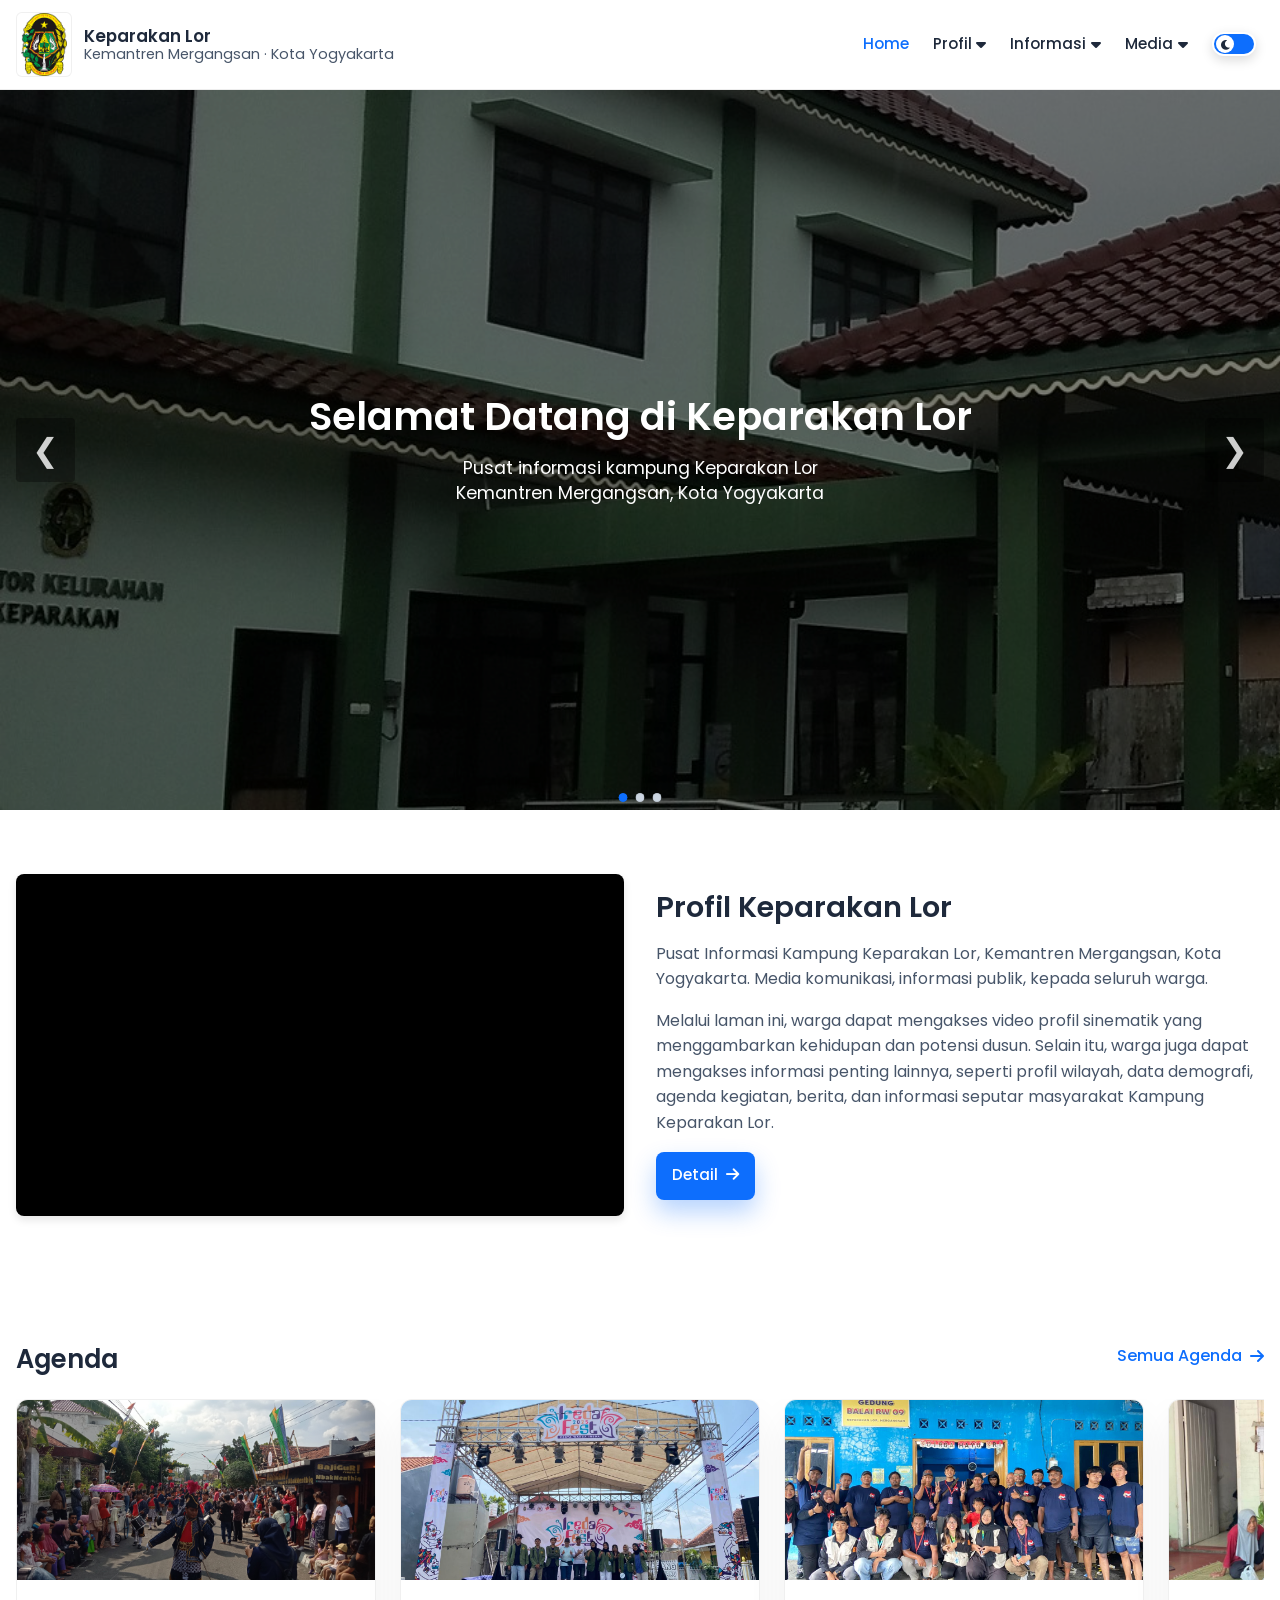
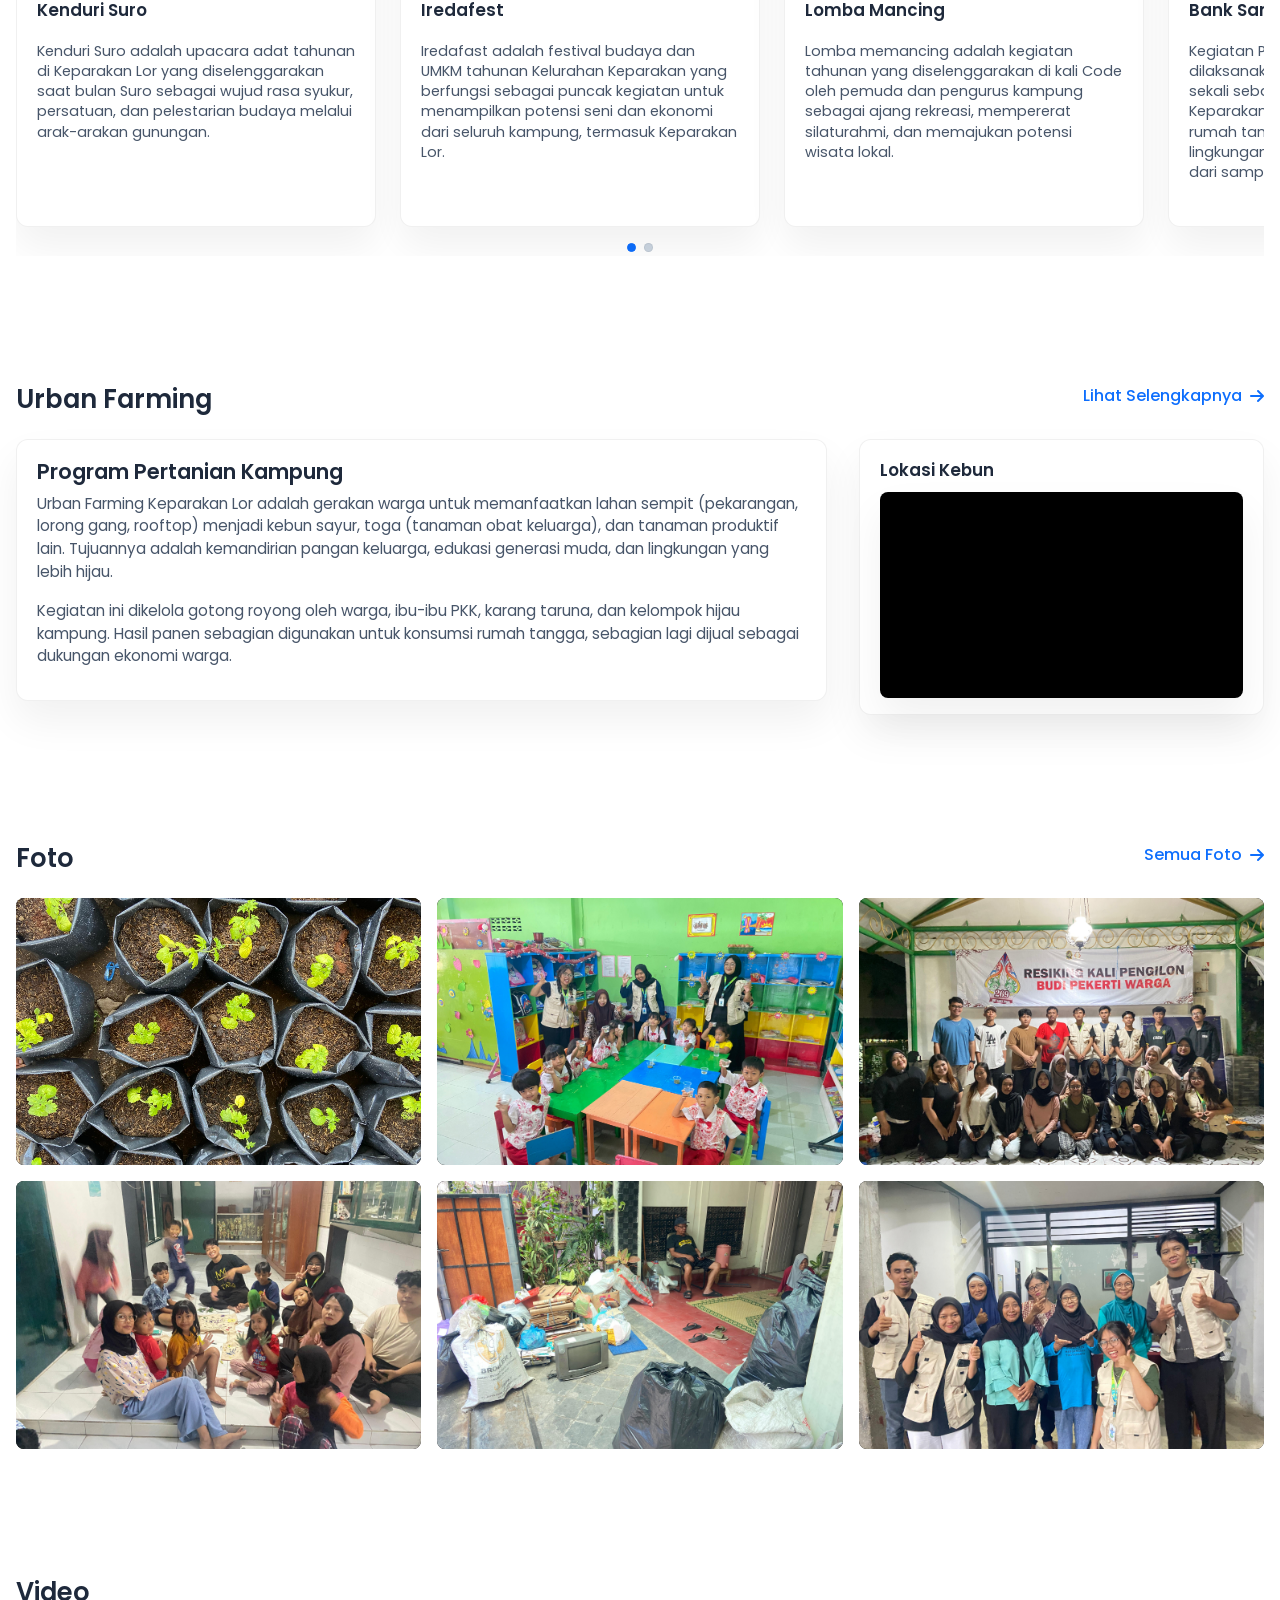
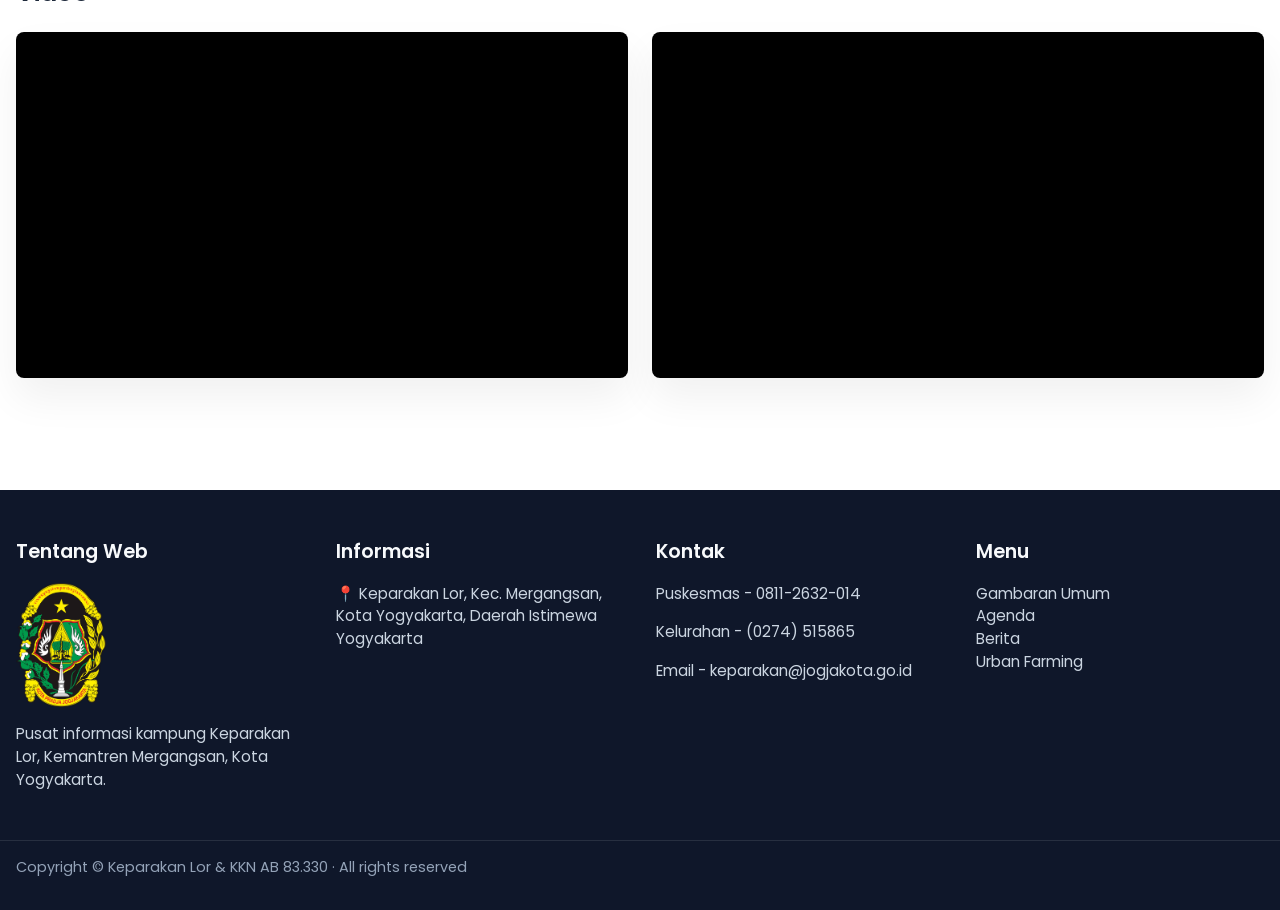
==== commit fb100579: "finalisasi web v.2" ====
--- a/index.html
+++ b/index.html
@@ -17,7 +17,7 @@
   </head>
   <body>
     <!-- TOP BAR -->
-    <div class="topbar">
+    <!-- <div class="topbar">
       <div class="topbar-inner container">
         <div class="top-left">
           <div>
@@ -47,7 +47,7 @@
           </div>
         </div>
       </div>
-    </div>
+    </div> -->
 
     <!-- NAVBAR -->
     <header class="navbar" id="navbar">
@@ -158,35 +158,36 @@
     </section>
 
     <!-- INTRO -->
-    <section class="section">
-      <div class="container intro-grid">
-        <div class="intro-logo-box">
-          <img
-            src="img/logo-pemerintah-keparakanlor.png"
-            alt="Lambang Keparakan Lor"
-            class="intro-logo"
-          />
-        </div>
-
-        <div class="intro-content">
-          <h2>Profil Keparakan Lor</h2>
-          <p>
-            Pusat Informasi Kampung Keparakan Lor, Kemantren Mergangsan, Kota Yogyakarta.
-            Media komunikasi, informasi publik, kepada seluruh warga.
-          </p>
-          <p>
-            Melalui laman ini, warga dapat mengakses profil wilayah, data
-            demografi, agenda kegiatan, berita dan informasi seputar masyarakat
-            kampung keparakan lor.
-          </p>
-
-          <a href="profil.html" class="btn-primary">
-            <span>Detail</span>
-            <span><i class="fas fa-arrow-right"></i></span>
-          </a>
-        </div>
-      </div>
-    </section>
+<section class="section">
+  <div class="container intro-grid">
+    <div class="intro-logo-box">
+      <div class="video-ratio-wrapper"> 
+        <iframe
+          src="https://www.youtube.com/embed/aETNYyrqNYE"
+          title="Video Profil Keparakan Lor"
+          allowfullscreen
+        ></iframe>
+      </div>
+    </div>
+
+    <div class="intro-content">
+      <h2>Profil Keparakan Lor</h2>
+      <p>
+        Pusat Informasi Kampung Keparakan Lor, Kemantren Mergangsan, Kota Yogyakarta.
+        Media komunikasi, informasi publik, kepada seluruh warga.
+      </p>
+      <p>
+        Melalui laman ini, warga dapat mengakses video profil sinematik yang menggambarkan kehidupan dan potensi dusun. Selain itu, warga juga dapat mengakses informasi penting lainnya, seperti profil wilayah, data demografi, agenda kegiatan, berita, dan informasi seputar masyarakat Kampung Keparakan Lor.
+      </p>
+
+      <a href="profil.html" class="btn-primary">
+        <span>Detail</span>
+        <span><i class="fas fa-arrow-right"></i></span>
+      </a>
+    </div>
+  </div>
+</section>
+
 
     <!-- AGENDA -->
     <section id="agenda" class="section">
@@ -207,8 +208,8 @@
               <div class="agenda-body">
                 <h3 class="agenda-title">Kenduri Suro</h3>
                 <div class="agenda-meta">
-                  <span class="meta-icon"><i class="far fa-calendar-alt"></i ></span>
-                  <span>12 Nov 2025</span>
+                  <!-- <span class="meta-icon"><i class="far fa-calendar-alt"></i ></span>
+                  <span>12 Nov 2025</span> -->
                 </div>
                 <p class="news-desc">
                   Kenduri Suro adalah upacara adat tahunan di Keparakan Lor yang
@@ -226,8 +227,8 @@
               <div class="agenda-body">
                 <h3 class="agenda-title">Iredafest</h3>
                 <div class="agenda-meta">
-                  <span class="meta-icon"><i class="far fa-calendar-alt"></i></span>
-                  <span>16 Nov 2025</span>
+                  <!-- <span class="meta-icon"><i class="far fa-calendar-alt"></i></span>
+                  <span>16 Nov 2025</span> -->
                 </div>
                 <p class="news-desc">
                   Iredafast adalah festival budaya dan UMKM tahunan Kelurahan
@@ -245,10 +246,8 @@
               <div class="agenda-body">
                 <h3 class="agenda-title">Lomba Mancing</h3>
                 <div class="agenda-meta">
-                  <span class="meta-icon"
-                    ><i class="far fa-calendar-alt"></i -->
-                  </span>
-                  <span>20 Nov 2025</span>
+                  <!-- <span class="meta-icon"><i class="far fa-calendar-alt"></i></span>
+                  <span>20 Nov 2025</span> -->
                 </div>
                 <p class="news-desc">
                   Lomba memancing adalah kegiatan tahunan yang diselenggarakan
@@ -261,22 +260,36 @@
 
             <article class="agenda-card">
               <div class="agenda-img">
-                <img src="img/agenda2.jpg" alt="Kerja Bakti Kebersihan" />
+                <img src="img/agenda4.jpg" alt="Kerja Bakti Kebersihan" />
               </div>
               <div class="agenda-body">
-                <h3 class="agenda-title">Iredafest</h3>
+                <h3 class="agenda-title">Bank Sampah</h3>
                 <div class="agenda-meta">
-                  <span class="meta-icon"><i class="far fa-calendar-alt"></i></span>
-                  <span>16 Nov 2025</span>
+                  <!-- <span class="meta-icon"><i class="far fa-calendar-alt"></i></span>
+                  <span>20 Nov 2025</span> -->
                 </div>
                 <p class="news-desc">
-                  Iredafast adalah festival budaya dan UMKM tahunan Kelurahan
-                  Keparakan yang berfungsi sebagai puncak kegiatan untuk
-                  menampilkan potensi seni dan ekonomi dari seluruh kampung,
-                  termasuk Keparakan Lor.
+                  Kegiatan Penimbangan Bank Sampah dilaksanakan secara rutin setiap sebulan sekali sebagai upaya kolektif warga Keparakan Lor untuk mengelola sampah rumah tangga, meningkatkan kesadaran lingkungan, dan mendorong nilai ekonomi dari sampah daur ulang.
                 </p>
               </div>
             </article>
+
+            <article class="agenda-card">
+              <div class="agenda-img">
+                <img src="img/agenda5.jpg" alt="Kerja Bakti Kebersihan" />
+              </div>
+              <div class="agenda-body">
+                <h3 class="agenda-title">Posyandu Balita dan Lansia</h3>
+                <div class="agenda-meta">
+                  <!-- <span class="meta-icon"><i class="far fa-calendar-alt"></i></span>
+                  <span>20 Nov 2025</span> -->
+                </div>
+                <p class="news-desc">
+                  Posyandu rutin diadakan setiap bulan untuk memantau tumbuh kembang balita melalui penimbangan dan pengukuran, serta memberikan penyuluhan dan pemantauan kesehatan dan gizi kepada ibu lansia. Kegiatan ini merupakan pilar utama dalam menjaga kesehatan warga Keparakan Lor.
+                </p>
+              </div>
+            </article>
+
           </div>
 
           <div class="slider-dots" id="agendaDots">
@@ -289,7 +302,7 @@
     </section>
 
 <!-- BERITA -->
-<section id="berita" class="section">
+<!-- <section id="berita" class="section">
   <div class="container">
     <div class="section-header-row">
       <h2>Berita</h2>
@@ -384,7 +397,7 @@
           </div>
         </div>
       </div>
-    </section>
+    </section> -->
 
     <!-- BERITA MODAL -->
 <div class="news-modal-backdrop" id="newsModalBackdrop">
@@ -517,14 +530,14 @@
         <div class="video-grid">
           <div class="video-frame">
             <iframe
-              src="https://www.youtube.com/embed/aETNYyrqNYE"
+              src="https://www.youtube.com/embed/JmqVrc4JOxI"
               title="Video 1"
               allowfullscreen
             ></iframe>
           </div>
           <div class="video-frame">
             <iframe
-              src="https://www.youtube.com/embed/GfO-3Oir-qM"
+              src="https://www.youtube.com/embed/shXeOc1eer4"
               title="Video 2"
               allowfullscreen
             ></iframe>
@@ -577,13 +590,13 @@
       </div>
 
       <div class="container footer-bottom">
-        <div>Copyright © Keparakan Lor · All rights reserved</div>
-        <div class="footer-soc">
+        <div>Copyright © Keparakan Lor & KKN AB 83.330 · All rights reserved</div>
+        <!-- <div class="footer-soc">
           <a href="#" title="Facebook"><i class="fab fa-facebook-f"></i></a>
           <a href="#" title="Twitter"><i class="fab fa-twitter"></i></a>
           <a href="#" title="Youtube"><i class="fab fa-youtube"></i></a>
           <a href="#" title="Instagram"><i class="fab fa-instagram"></i></a>
-        </div>
+        </div> -->
       </div>
     </footer>
 
--- a/style.css
+++ b/style.css
@@ -791,8 +791,27 @@
 } */
 
 .intro-logo-box {
-  max-width: 180px;
-  margin: 0 auto;
+    /* max-width: 100%; (dihapus karena tidak perlu) */
+    margin: 0; /* Pastikan margin auto dihilangkan di sini */
+}
+
+/* FIX: Terapkan style Video Ratio di dalam intro-logo-box */
+.intro-logo-box .video-ratio-wrapper {
+    position: relative;
+    width: 100%;
+    padding-top: 56.25%; /* Rasio 16:9 */
+    border-radius: 0.5rem;
+    overflow: hidden;
+    background-color: #000;
+    box-shadow: 0 4px 8px rgba(0,0,0,0.1); /* Tambahkan bayangan jika diperlukan */
+}
+
+.intro-logo-box .video-ratio-wrapper iframe {
+    position: absolute;
+    inset: 0;
+    width: 100%;
+    height: 100%;
+    border: 0;
 }
 .intro-content h2 {
   font-size: 1.8rem;
@@ -825,9 +844,11 @@
 }
 
 @media (min-width: 992px) {
-  .intro-logo-box {
-    max-width: 240px; /* desktop lebih besar */
-  }
+    /* PENTING: HAPUS max-width: 240px AGAR VIDEO MENGISI 50% KOLOM GRID */
+    .intro-logo-box {
+        max-width: none; /* MEMASTIKAN VIDEO MENGAMBIL LEBAR PENUH KOLOM GRID (1fr) */
+        margin: 0;
+    }
 }
 
 /* ============ STATISTIK (2 KARTU SAJA) ============ */
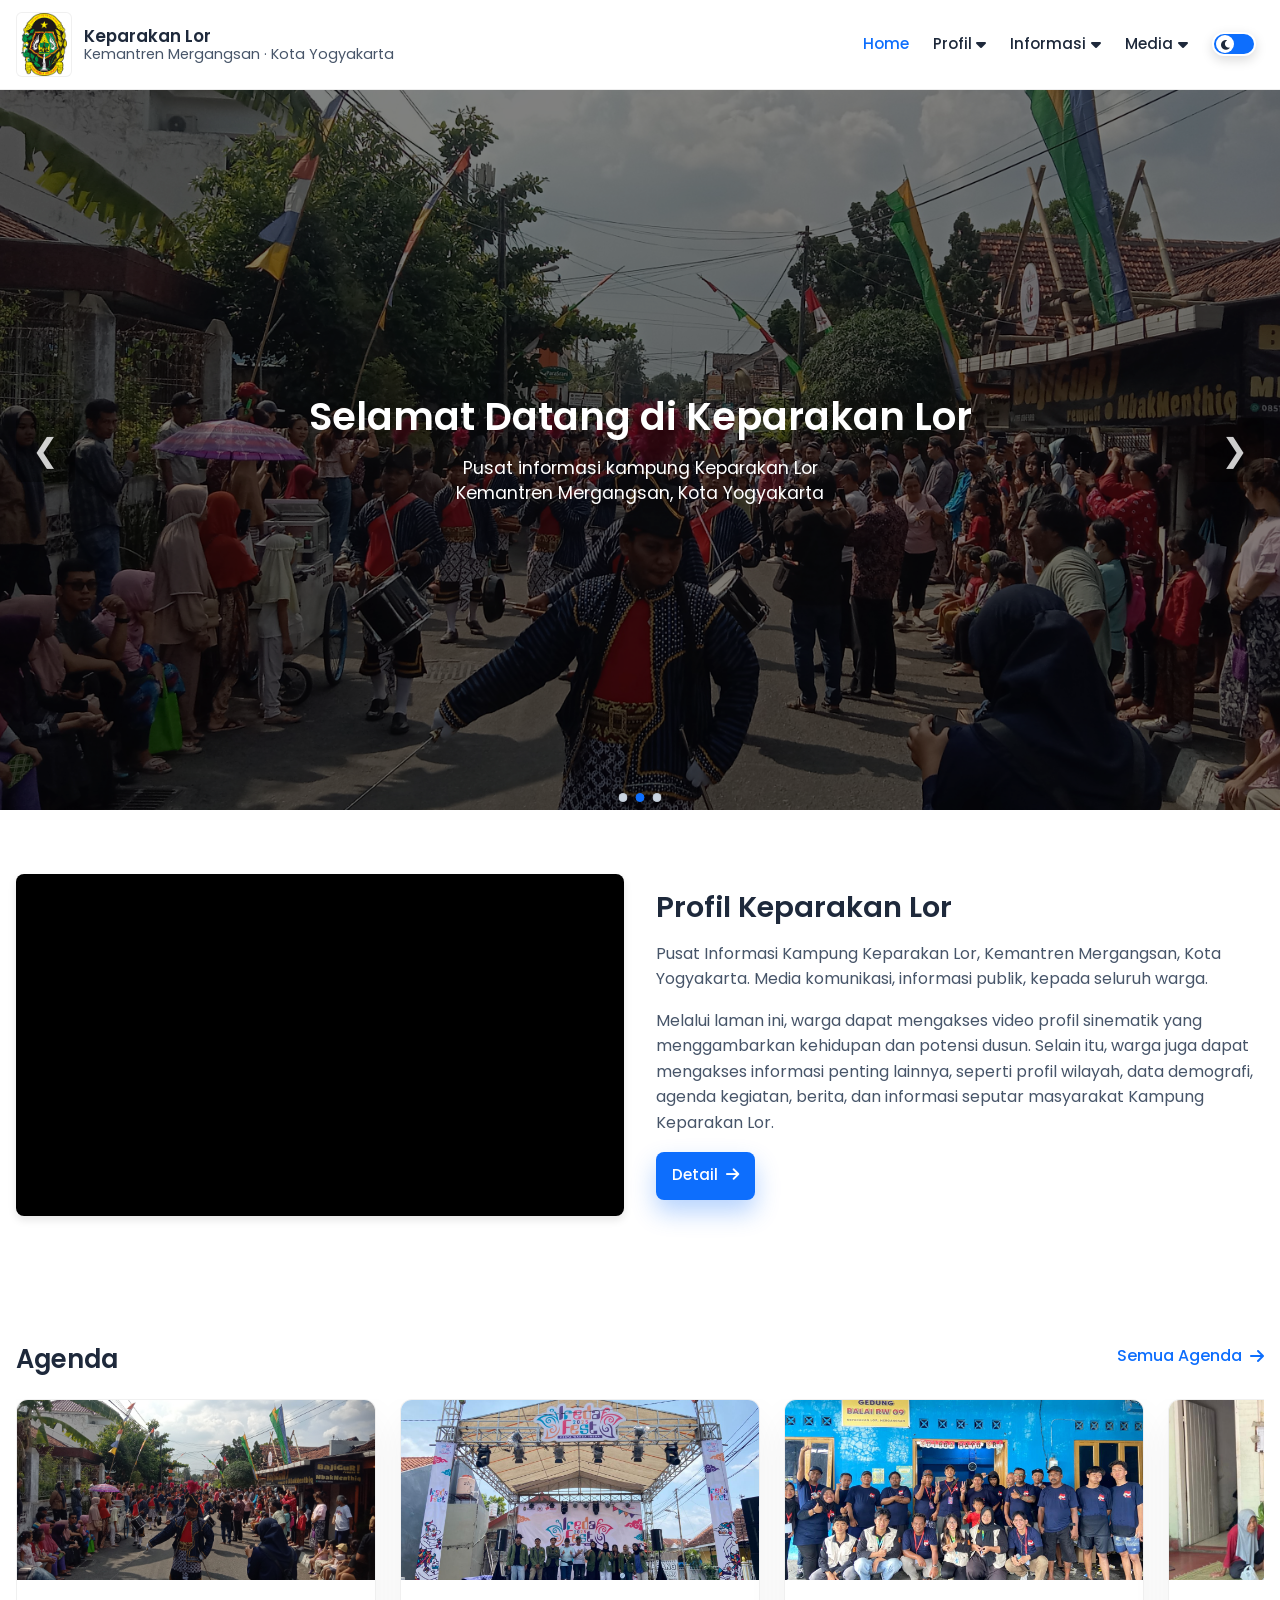
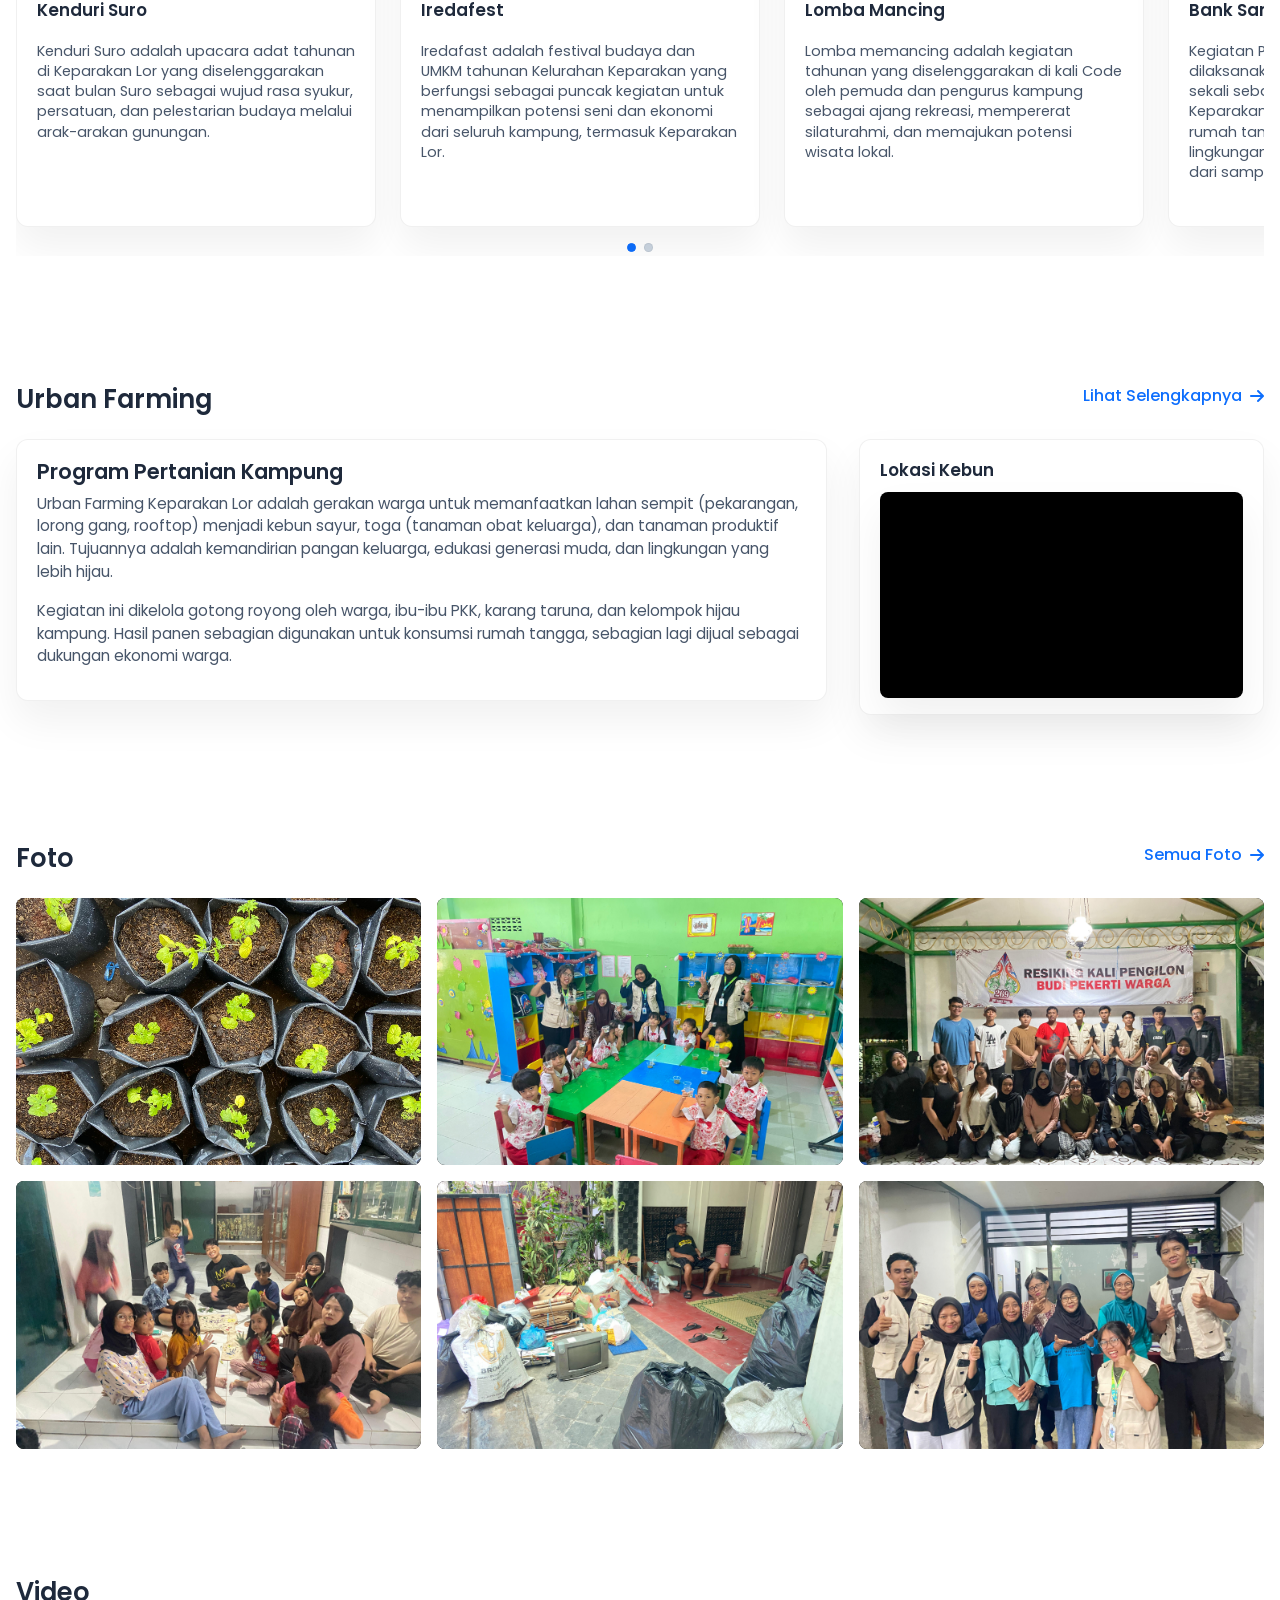
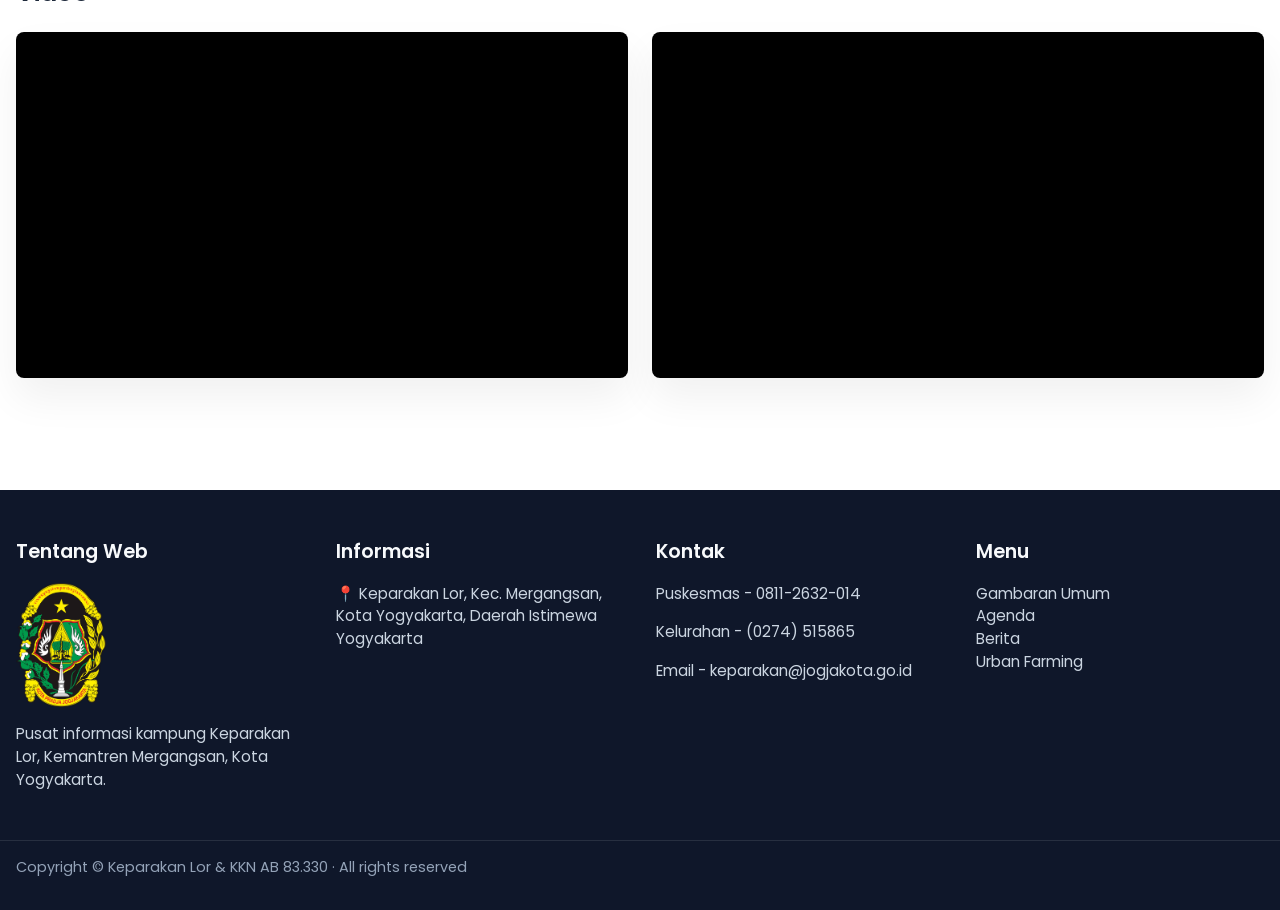
==== commit a9ccd8d2: "finalisasi webwebweb2" ====
--- a/index.html
+++ b/index.html
@@ -163,7 +163,7 @@
     <div class="intro-logo-box">
       <div class="video-ratio-wrapper"> 
         <iframe
-          src="https://www.youtube.com/embed/aETNYyrqNYE"
+          src="https://www.youtube.com/embed/q0-Ha7IiVk4?si=v7EcIvFEy7v7QcPh"
           title="Video Profil Keparakan Lor"
           allowfullscreen
         ></iframe>
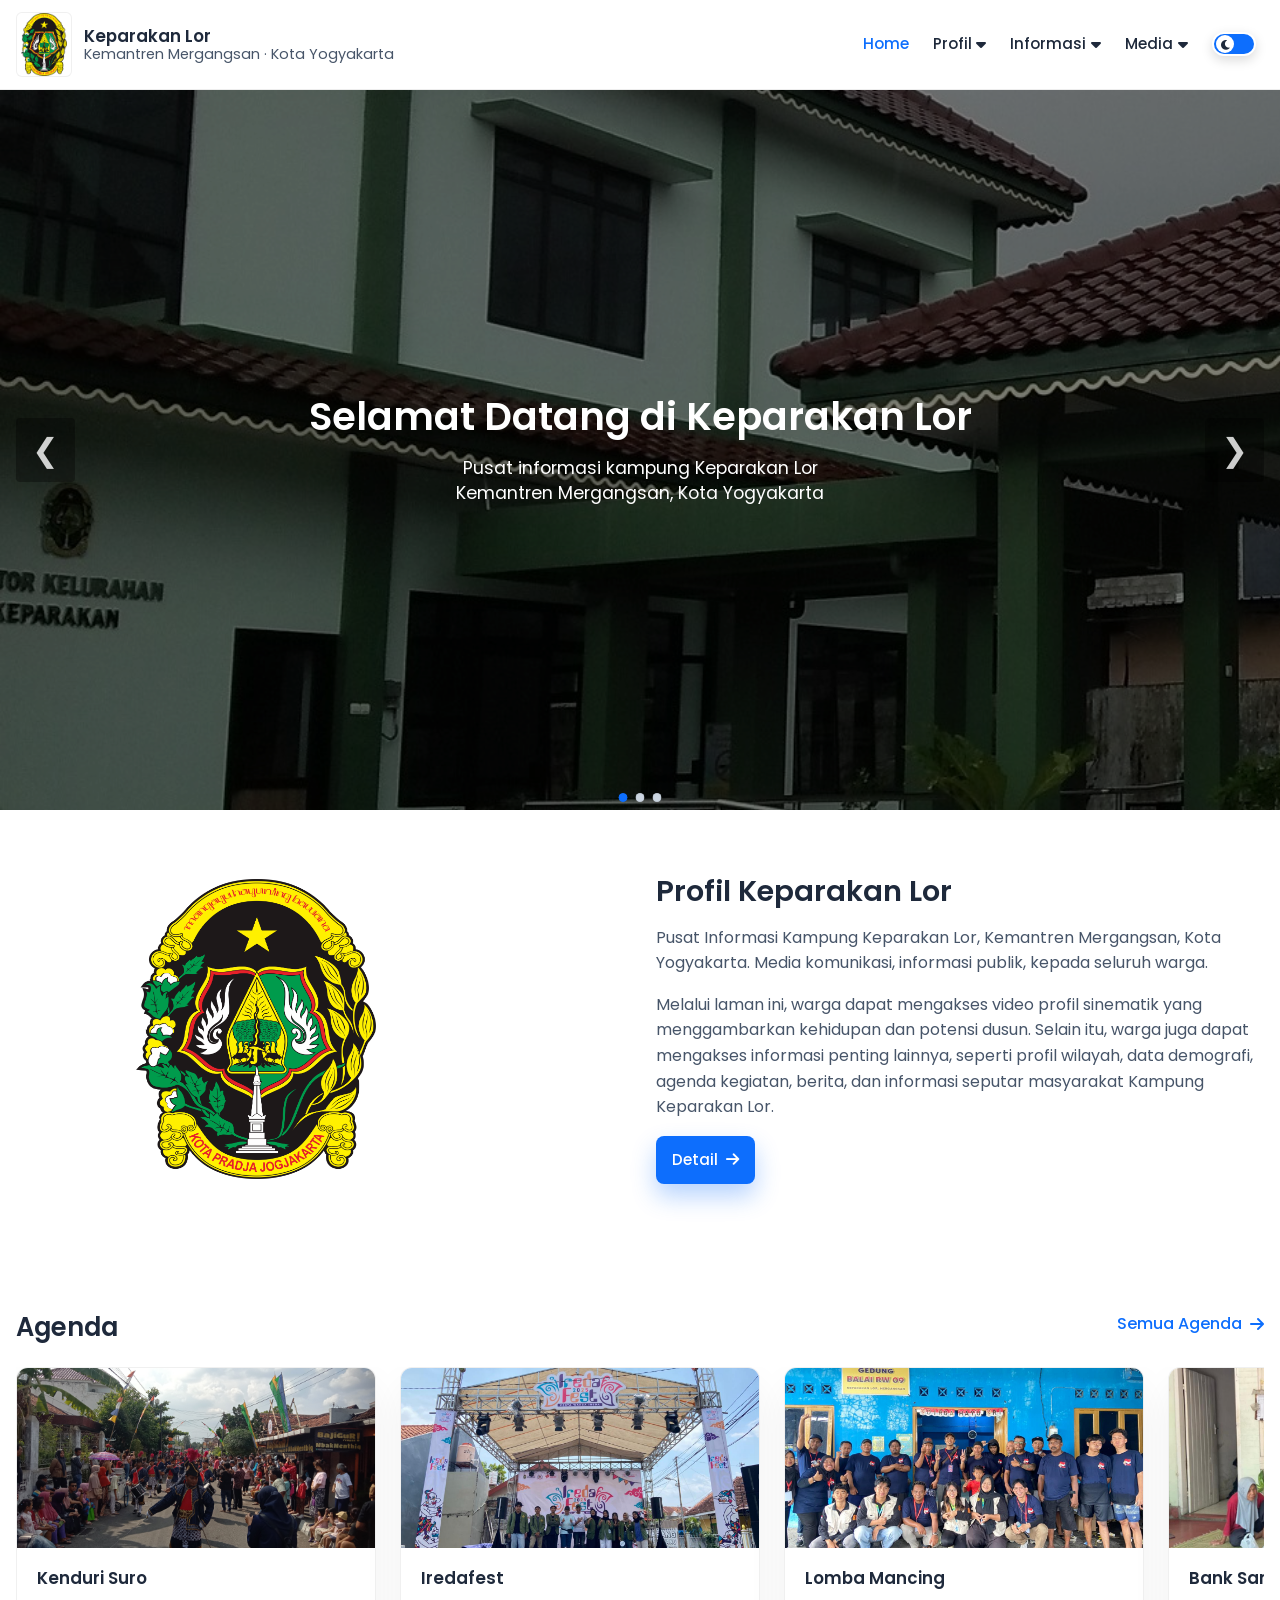
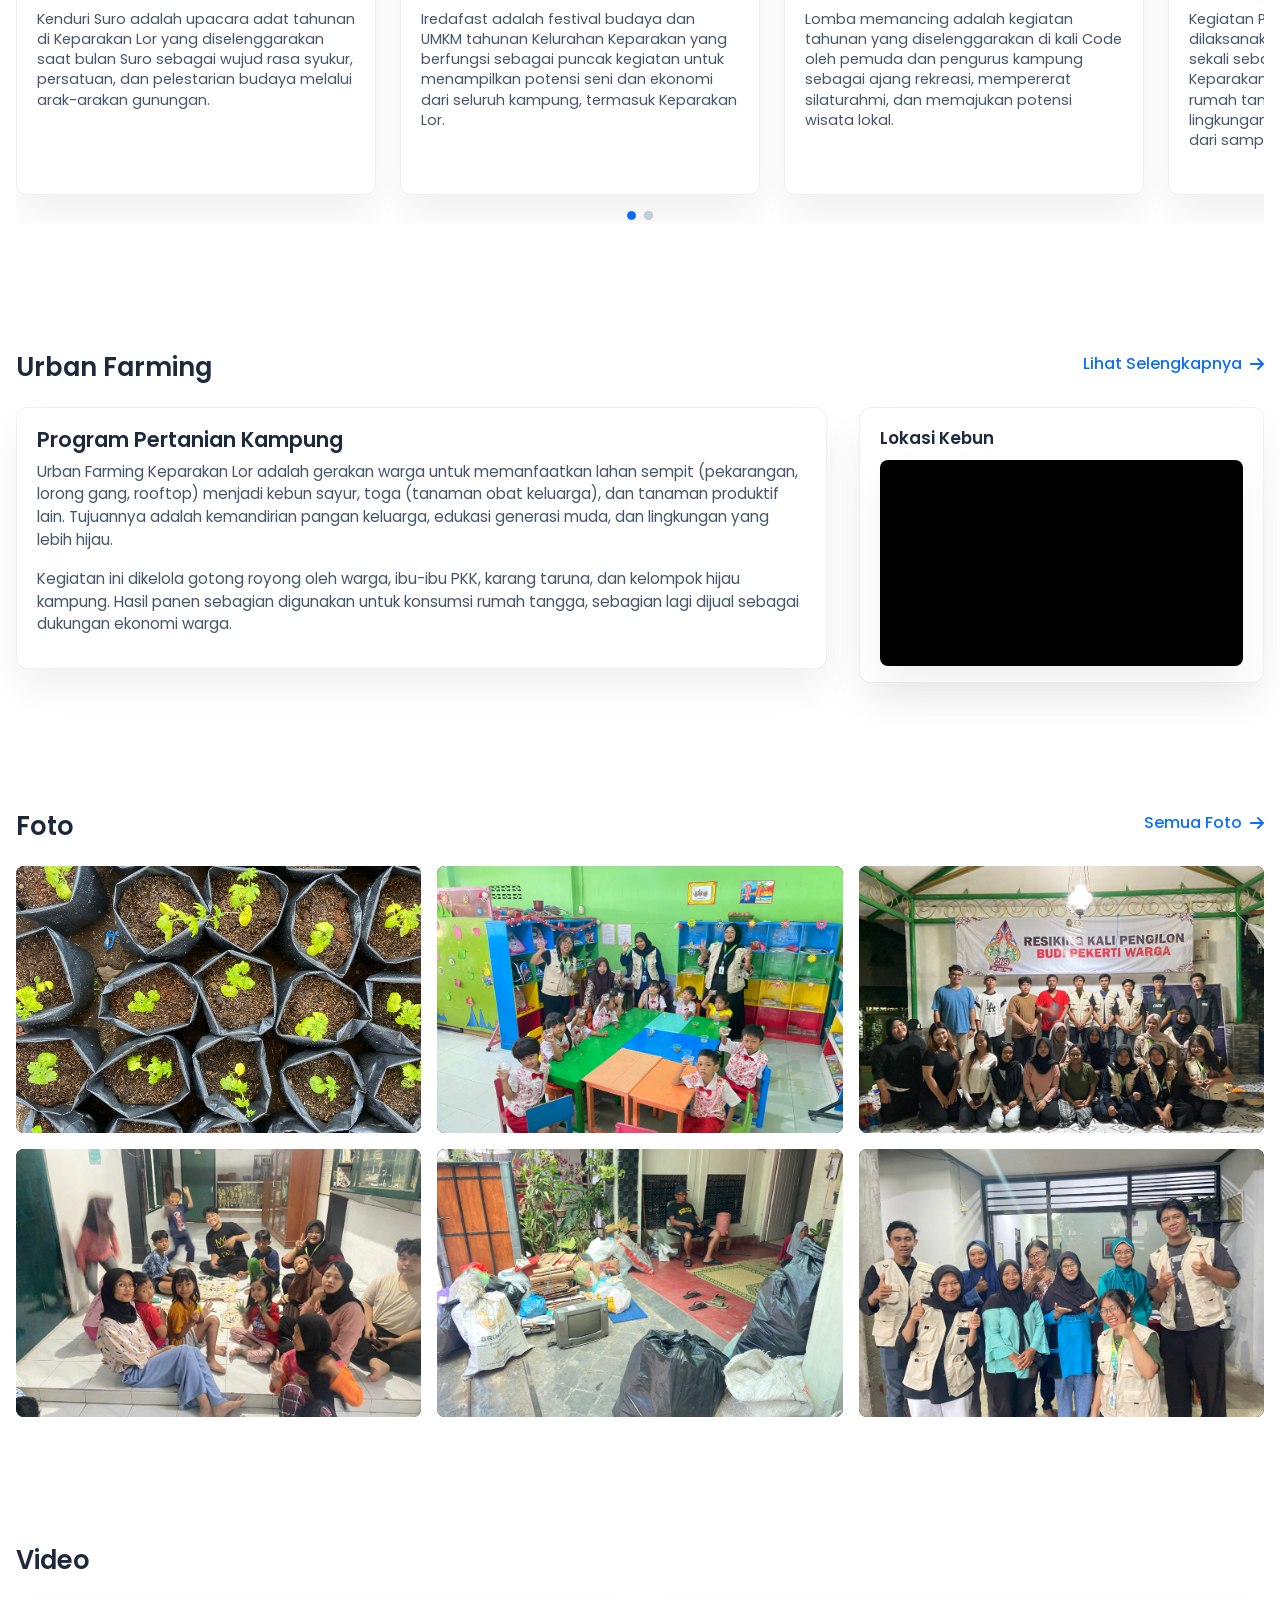
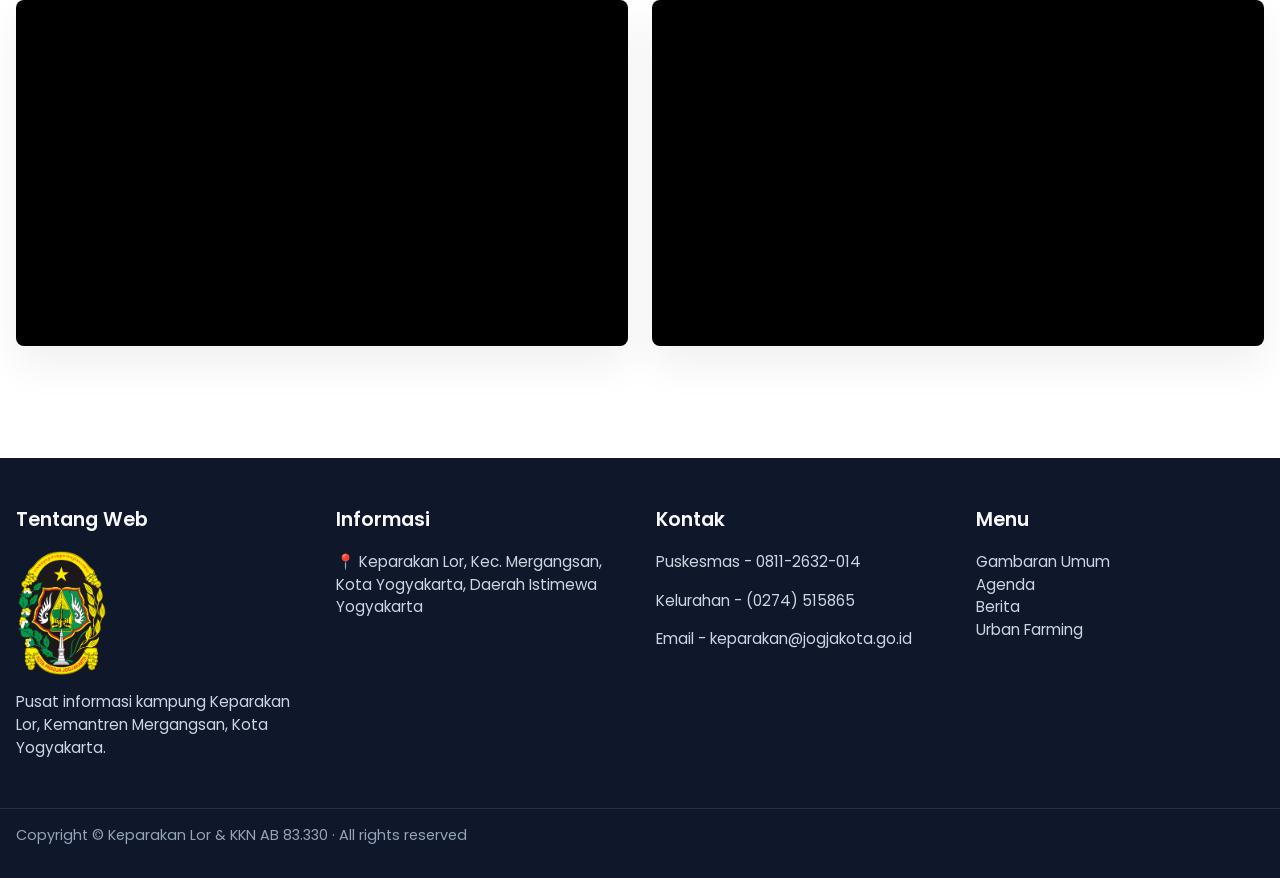
==== commit 72d423c8: "finalisasi webwebweb3" ====
--- a/index.html
+++ b/index.html
@@ -160,16 +160,8 @@
     <!-- INTRO -->
 <section class="section">
   <div class="container intro-grid">
-    <div class="intro-logo-box">
-      <div class="video-ratio-wrapper"> 
-        <iframe
-          src="https://www.youtube.com/embed/q0-Ha7IiVk4?si=v7EcIvFEy7v7QcPh"
-          title="Video Profil Keparakan Lor"
-          allowfullscreen
-        ></iframe>
-      </div>
-    </div>
-
+    <img src="img/logo-pemerintah-keparakanlor.png" alt="" style="width: 240px; height: 300px; justify-content: center; margin-left: 120px;" />
+  <!-- <iframe width="560" height="315" src="https://www.youtube.com/embed/q0-Ha7IiVk4?si=gfma_N4wg6f30e9Y" title="YouTube video player" frameborder="0" allow="accelerometer; autoplay; clipboard-write; encrypted-media; gyroscope; picture-in-picture; web-share" referrerpolicy="strict-origin-when-cross-origin" allowfullscreen></iframe> -->
     <div class="intro-content">
       <h2>Profil Keparakan Lor</h2>
       <p>
